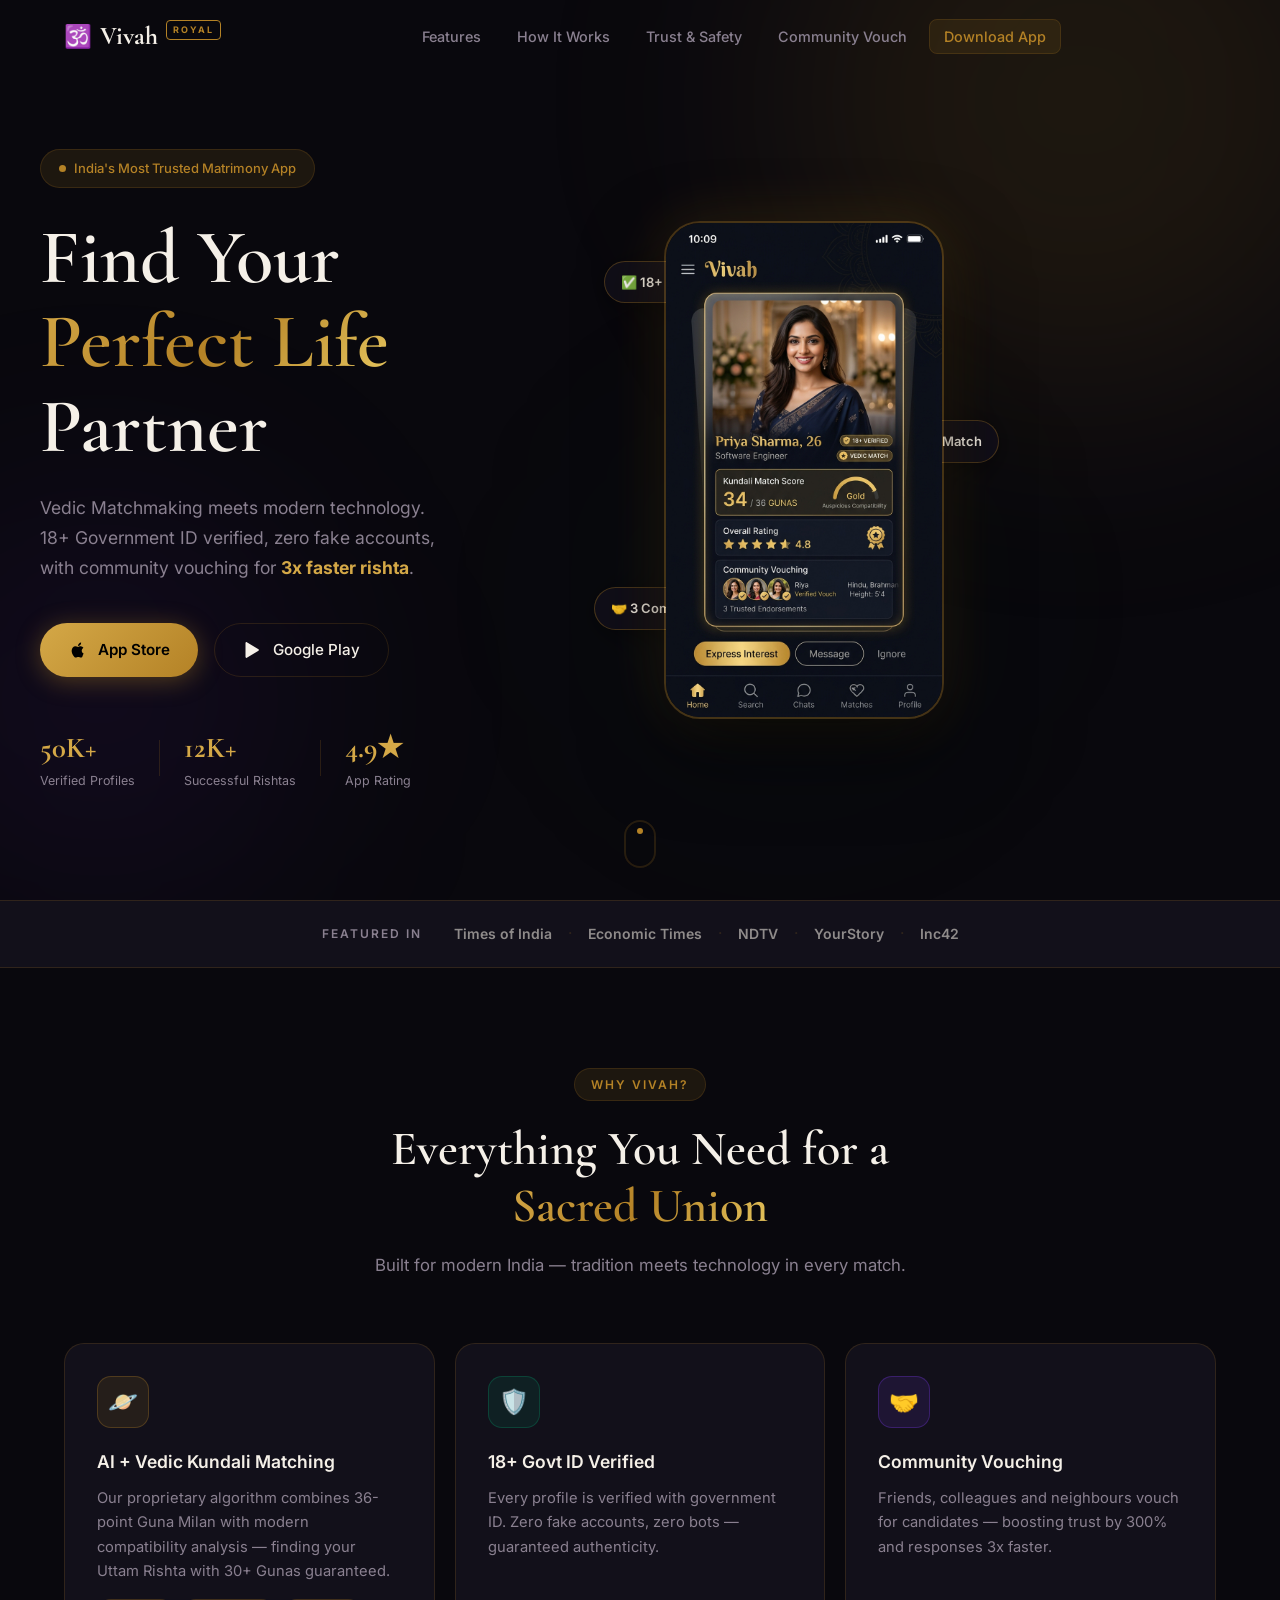
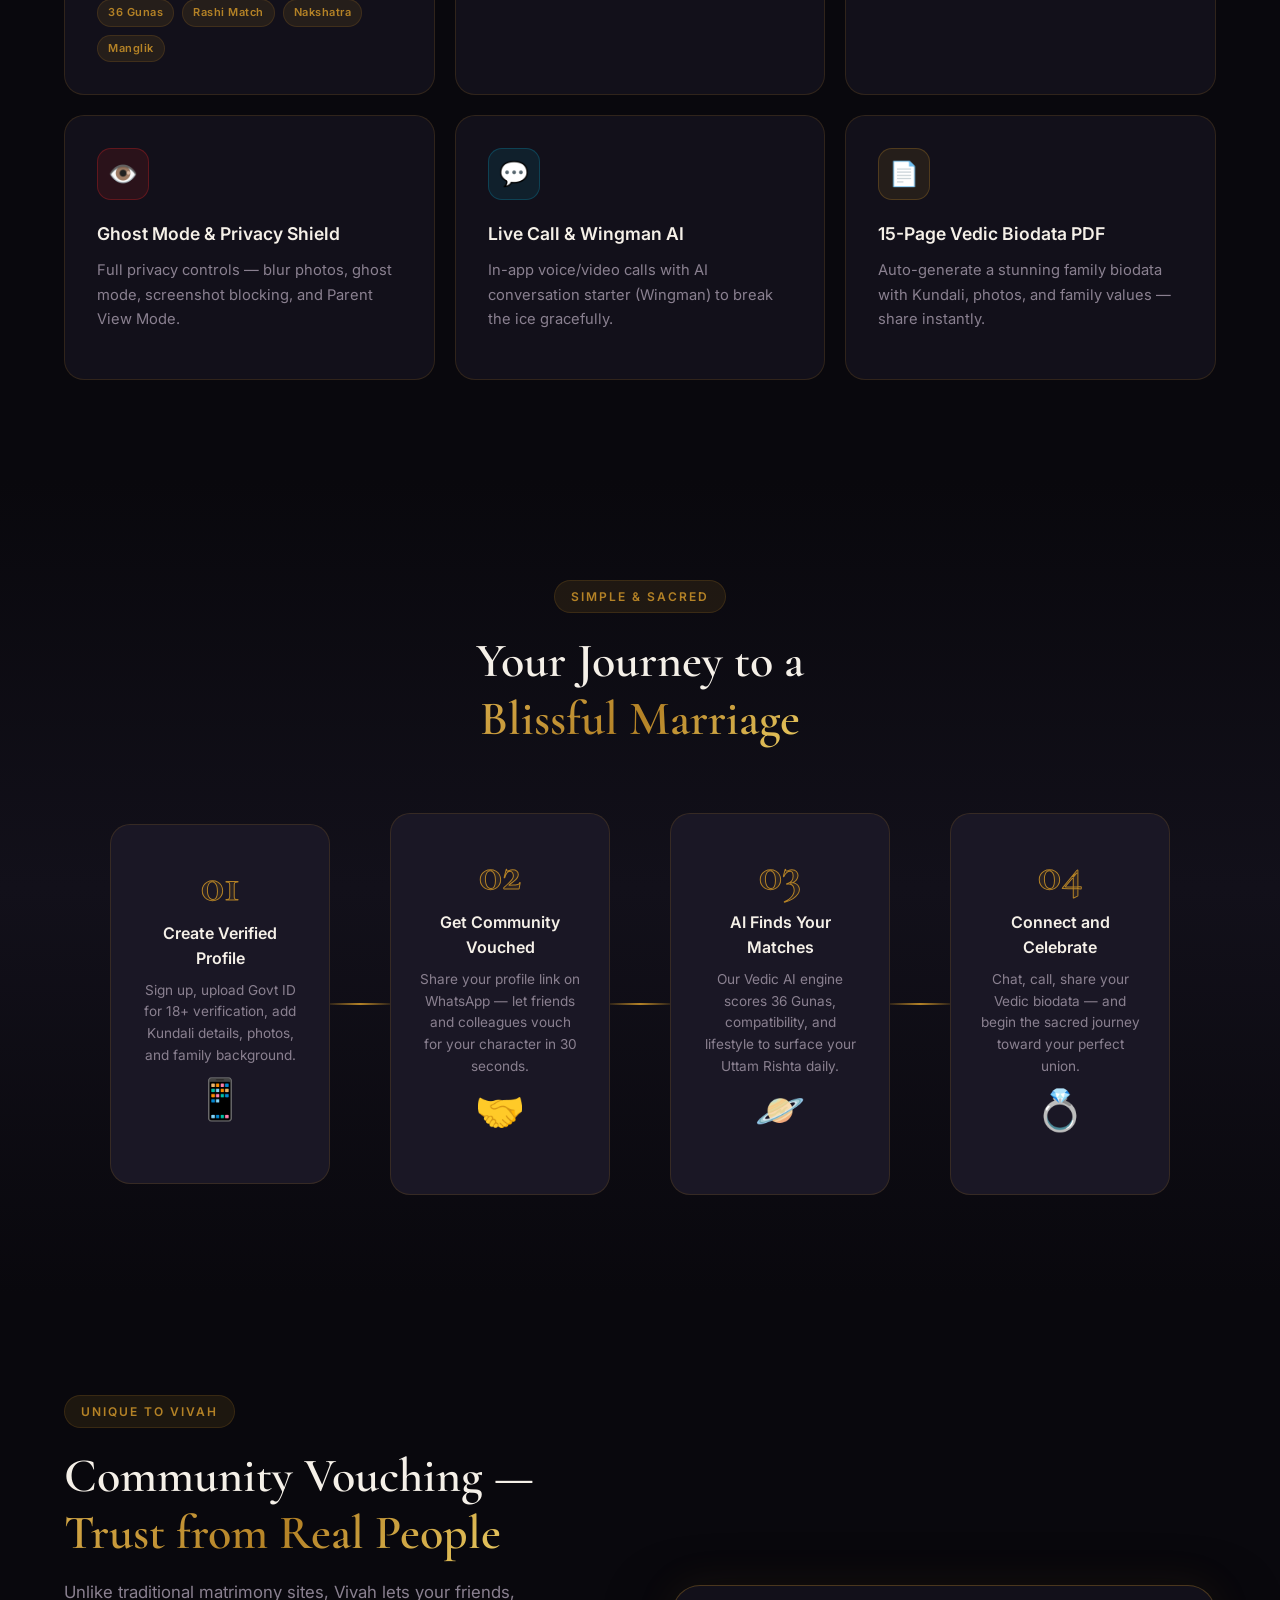
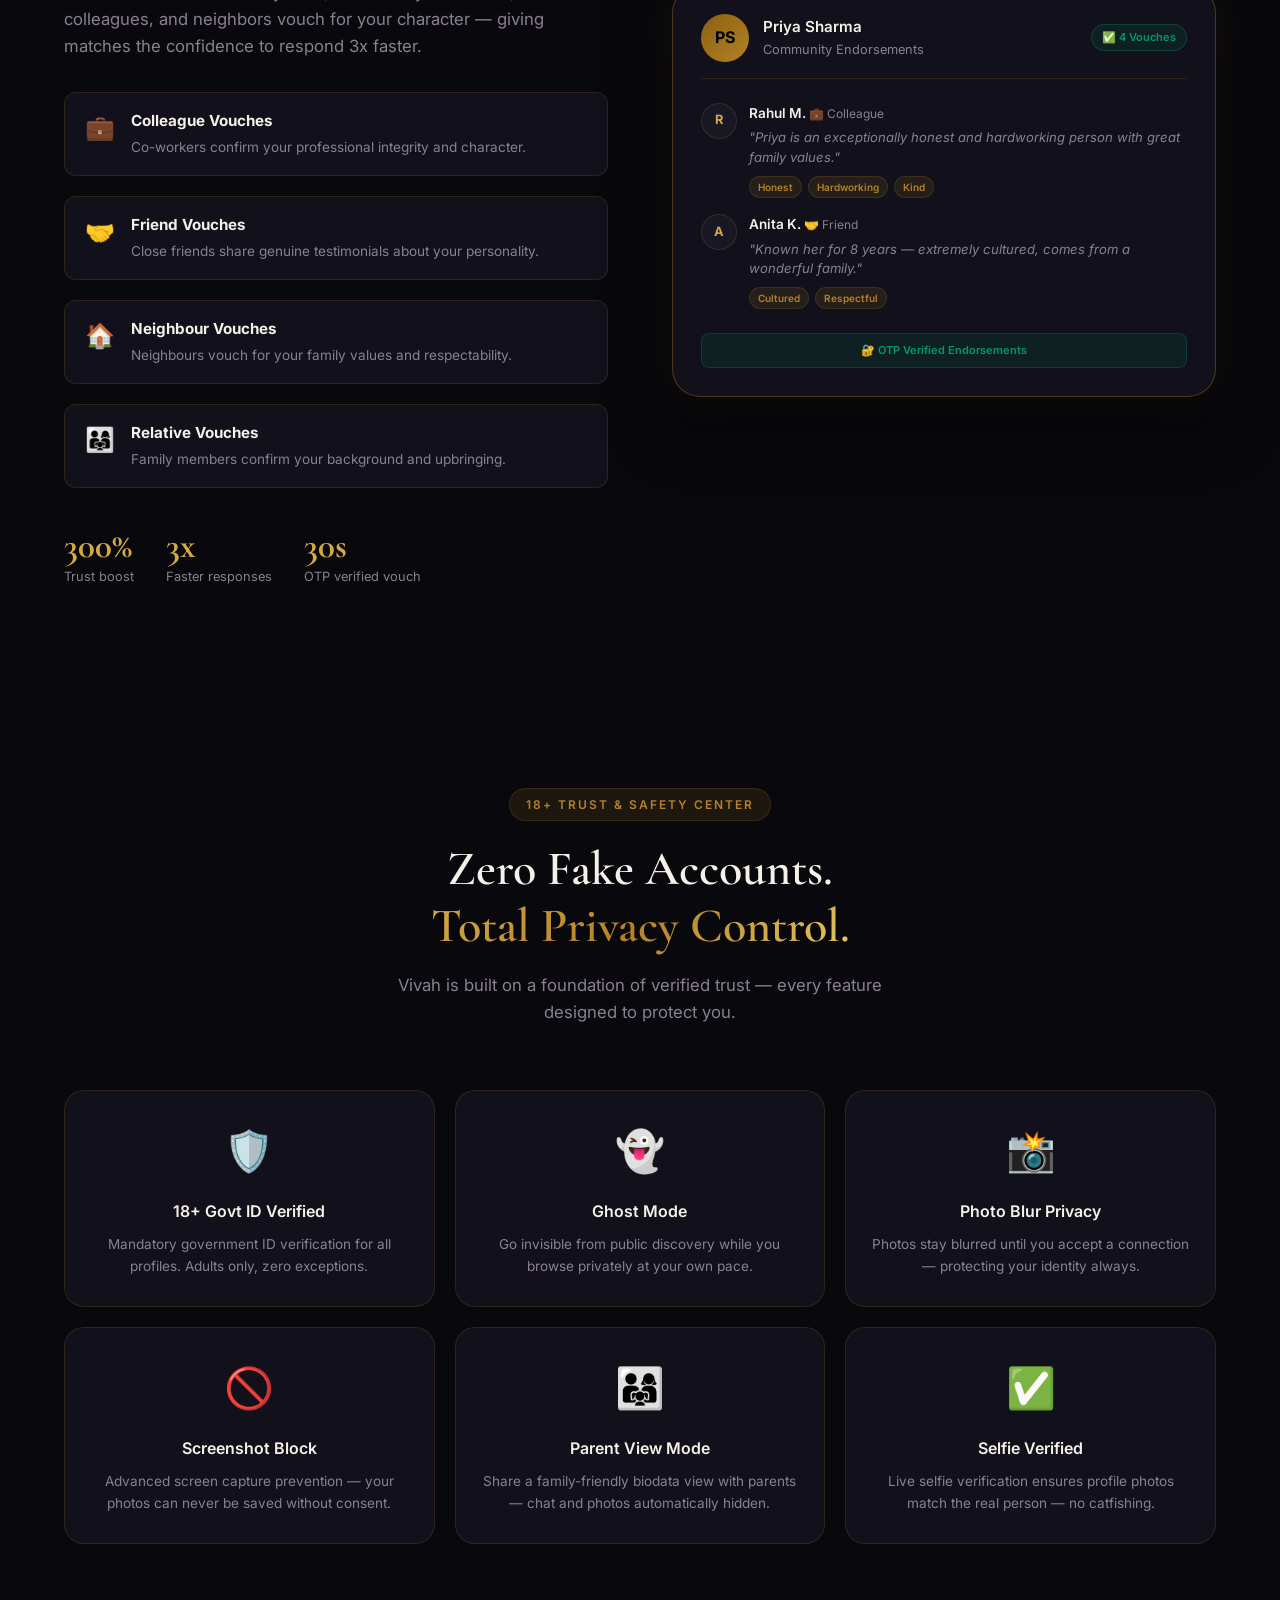
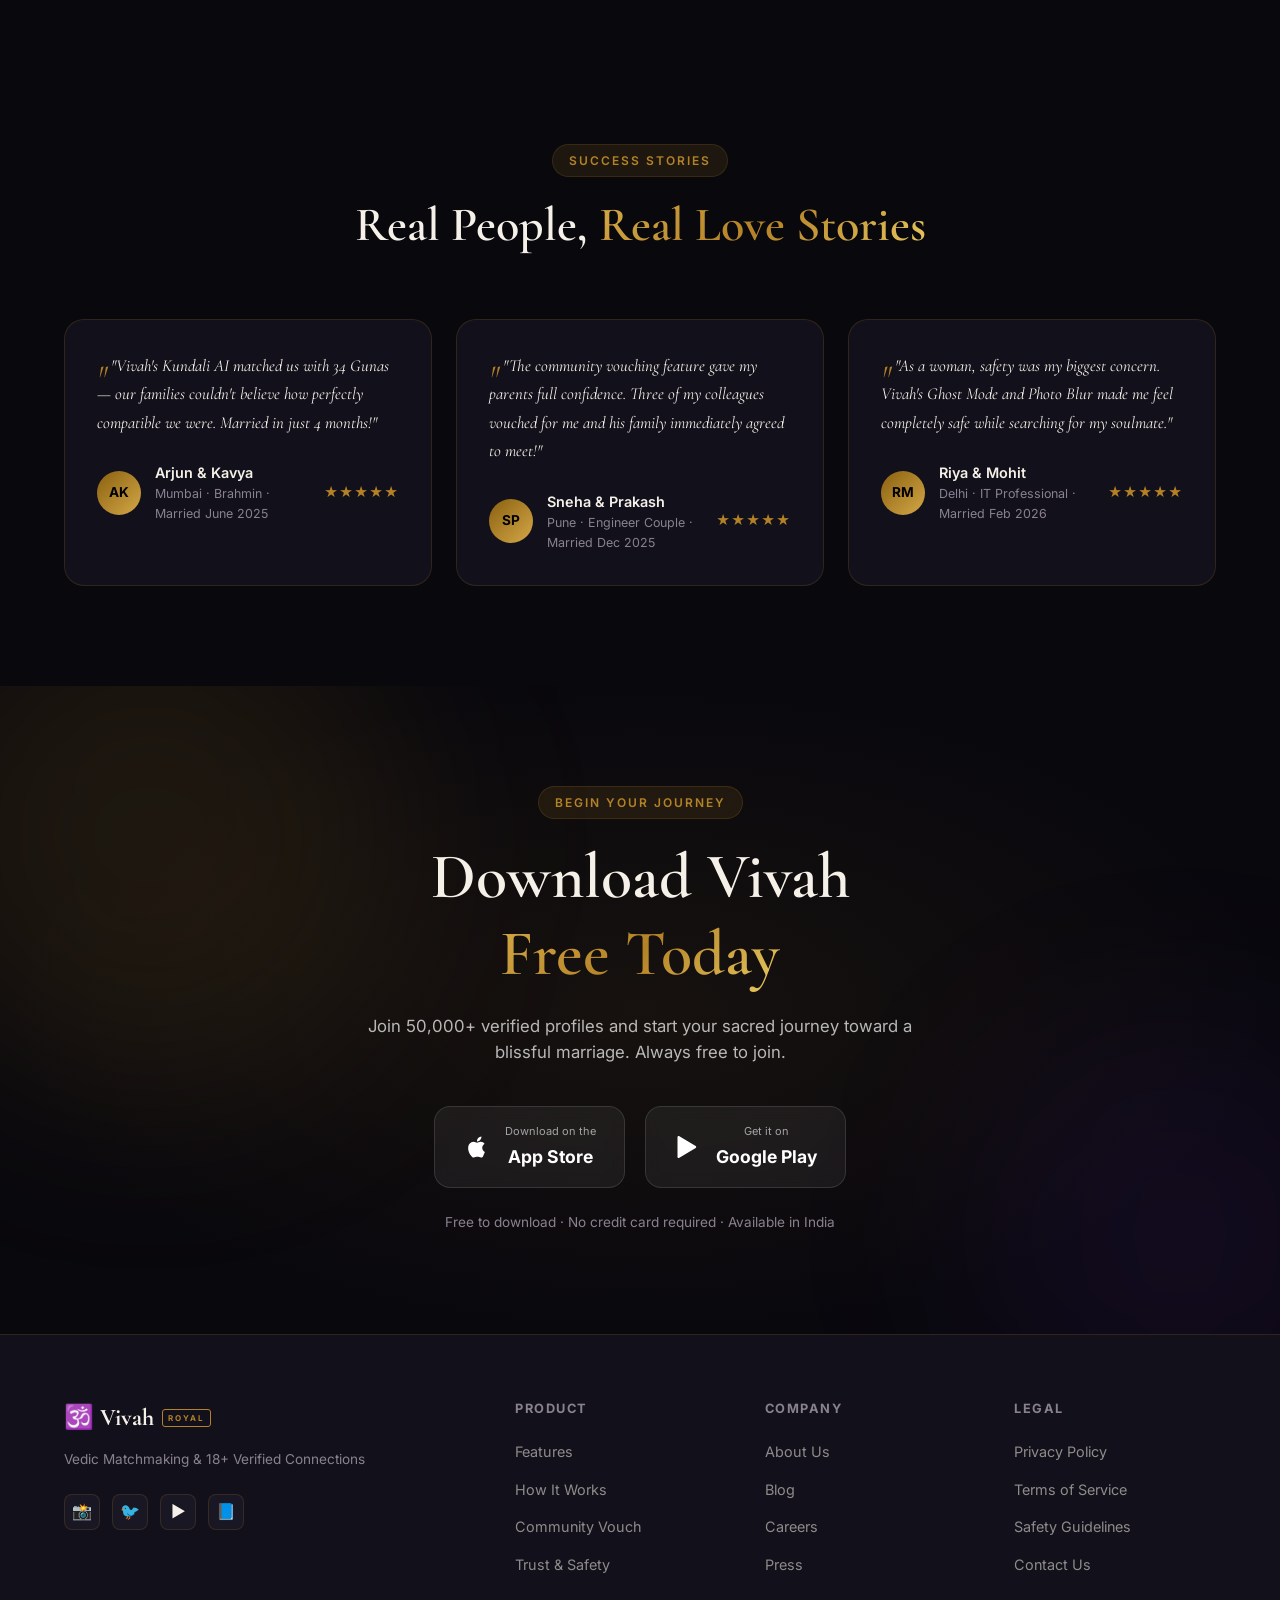
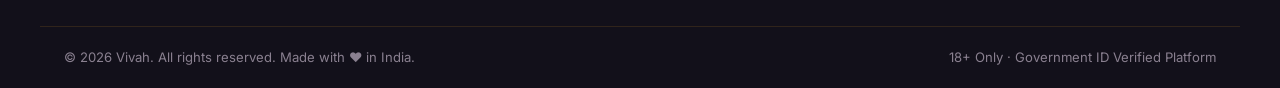
==== index.html @ 0565106f "feat: initial Vivah website - Premium dark theme landing page with gold accents - Hero section with " ====
<!DOCTYPE html>
<html lang="en">
<head>
  <meta charset="UTF-8" />
  <meta name="viewport" content="width=device-width, initial-scale=1.0" />
  <title>Vivah — Vedic Matchmaking & 18+ Verified Connections</title>
  <meta name="description" content="India's most trusted matrimony app. AI-powered Vedic matchmaking with 18+ government ID verification, community vouching, and total privacy controls." />
  <meta property="og:title" content="Vivah — Find Your Perfect Life Partner" />
  <meta property="og:description" content="Vedic Matchmaking & 18+ Verified Connections. Zero fake accounts." />
  <meta property="og:image" content="images/app-mockup.jpg" />
  <link rel="preconnect" href="https://fonts.googleapis.com" />
  <link rel="preconnect" href="https://fonts.gstatic.com" crossorigin />
  <link href="https://fonts.googleapis.com/css2?family=Cormorant+Garamond:ital,wght@0,400;0,500;0,600;0,700;1,400;1,600&family=Inter:wght@300;400;500;600;700&display=swap" rel="stylesheet" />
  <link rel="stylesheet" href="css/style.css" />
</head>
<body>
  <!-- NAVIGATION -->
  <nav class="navbar" id="navbar">
    <div class="nav-container">
      <a href="#" class="nav-logo">
        <span class="logo-icon">🕉️</span>
        <span class="logo-text">Vivah</span>
        <span class="logo-badge">ROYAL</span>
      </a>
      <ul class="nav-links" id="nav-links">
        <li><a href="#features" class="nav-link">Features</a></li>
        <li><a href="#how-it-works" class="nav-link">How It Works</a></li>
        <li><a href="#trust" class="nav-link">Trust & Safety</a></li>
        <li><a href="#vouch" class="nav-link">Community Vouch</a></li>
        <li><a href="#download" class="nav-link nav-cta-link">Download App</a></li>
      </ul>
      <button class="hamburger" id="hamburger" aria-label="Toggle menu">
        <span></span><span></span><span></span>
      </button>
    </div>
  </nav>

  <!-- HERO -->
  <section class="hero" id="hero">
    <div class="hero-bg-glow glow-1"></div>
    <div class="hero-bg-glow glow-2"></div>
    <div class="hero-bg-glow glow-3"></div>
    <div class="hero-container">
      <div class="hero-content">
        <div class="hero-badge animate-fade-up">
          <span class="badge-dot"></span>
          India's Most Trusted Matrimony App
        </div>
        <h1 class="hero-title animate-fade-up delay-1">
          Find Your<br/>
          <span class="gradient-text">Perfect Life</span><br/>
          Partner
        </h1>
        <p class="hero-subtitle animate-fade-up delay-2">
          Vedic Matchmaking meets modern technology.<br/>
          18+ Government ID verified, zero fake accounts,<br/>
          with community vouching for <strong>3x faster rishta</strong>.
        </p>
        <div class="hero-actions animate-fade-up delay-3">
          <a href="#download" class="btn-primary" id="hero-download-btn">
            <svg width="20" height="20" viewBox="0 0 24 24" fill="currentColor"><path d="M17.05 20.28c-.98.95-2.05.8-3.08.35-1.09-.46-2.09-.48-3.24 0-1.44.62-2.2.44-3.06-.35C2.79 15.25 3.51 7.7 9.05 7.42c1.32.07 2.24.82 3.02.85.93-.17 1.82-.94 3.17-.84 1.45.12 2.56.7 3.26 1.83-2.92 1.76-2.42 5.75.24 6.94-.56 1.45-1.3 2.87-1.69 4.08zM12.03 7.25c-.15-2.23 1.66-4.07 3.74-4.25.29 2.58-2.34 4.5-3.74 4.25z"/></svg>
            App Store
          </a>
          <a href="#download" class="btn-secondary" id="hero-play-btn">
            <svg width="20" height="20" viewBox="0 0 24 24" fill="currentColor"><path d="M3 20.5v-17c0-.83.94-1.3 1.6-.8l14 8.5c.6.36.6 1.24 0 1.6l-14 8.5c-.66.5-1.6.03-1.6-.8z"/></svg>
            Google Play
          </a>
        </div>
        <div class="hero-stats animate-fade-up delay-4">
          <div class="stat-item">
            <span class="stat-number">50K+</span>
            <span class="stat-label">Verified Profiles</span>
          </div>
          <div class="stat-divider"></div>
          <div class="stat-item">
            <span class="stat-number">12K+</span>
            <span class="stat-label">Successful Rishtas</span>
          </div>
          <div class="stat-divider"></div>
          <div class="stat-item">
            <span class="stat-number">4.9&#9733;</span>
            <span class="stat-label">App Rating</span>
          </div>
        </div>
      </div>
      <div class="hero-visual animate-slide-right">
        <div class="phone-frame">
          <div class="phone-glow"></div>
          <img src="images/app-mockup.jpg" alt="Vivah App Screenshot" class="phone-screen" loading="eager" />
        </div>
        <div class="floating-badge badge-verified animate-float-1">✅ 18+ Govt Verified</div>
        <div class="floating-badge badge-match animate-float-2">🪐 34/36 Gunas Match</div>
        <div class="floating-badge badge-vouch animate-float-3">🤝 3 Community Vouches</div>
      </div>
    </div>
    <div class="hero-scroll-indicator"><div class="scroll-dot"></div></div>
  </section>

  <!-- TRUST BAND -->
  <section class="trust-band">
    <div class="trust-band-inner">
      <span class="trust-band-label">Featured In</span>
      <div class="trust-logos">
        <span class="trust-logo-text">Times of India</span>
        <span class="trust-sep">·</span>
        <span class="trust-logo-text">Economic Times</span>
        <span class="trust-sep">·</span>
        <span class="trust-logo-text">NDTV</span>
        <span class="trust-sep">·</span>
        <span class="trust-logo-text">YourStory</span>
        <span class="trust-sep">·</span>
        <span class="trust-logo-text">Inc42</span>
      </div>
    </div>
  </section>

  <!-- FEATURES -->
  <section class="features" id="features">
    <div class="section-container">
      <div class="section-header">
        <span class="section-tag">Why Vivah?</span>
        <h2 class="section-title">Everything You Need for a<br/><span class="gradient-text">Sacred Union</span></h2>
        <p class="section-sub">Built for modern India — tradition meets technology in every match.</p>
      </div>
      <div class="features-grid">
        <div class="feature-card feature-card-large" data-scroll-reveal>
          <div class="feature-icon-wrap gold"><span class="feature-icon">🪐</span></div>
          <h3 class="feature-title">AI + Vedic Kundali Matching</h3>
          <p class="feature-desc">Our proprietary algorithm combines 36-point Guna Milan with modern compatibility analysis — finding your Uttam Rishta with 30+ Gunas guaranteed.</p>
          <div class="feature-tags">
            <span class="ftag">36 Gunas</span><span class="ftag">Rashi Match</span><span class="ftag">Nakshatra</span><span class="ftag">Manglik</span>
          </div>
        </div>
        <div class="feature-card" data-scroll-reveal>
          <div class="feature-icon-wrap green"><span class="feature-icon">🛡️</span></div>
          <h3 class="feature-title">18+ Govt ID Verified</h3>
          <p class="feature-desc">Every profile is verified with government ID. Zero fake accounts, zero bots — guaranteed authenticity.</p>
        </div>
        <div class="feature-card" data-scroll-reveal>
          <div class="feature-icon-wrap purple"><span class="feature-icon">🤝</span></div>
          <h3 class="feature-title">Community Vouching</h3>
          <p class="feature-desc">Friends, colleagues and neighbours vouch for candidates — boosting trust by 300% and responses 3x faster.</p>
        </div>
        <div class="feature-card" data-scroll-reveal>
          <div class="feature-icon-wrap red"><span class="feature-icon">👁️</span></div>
          <h3 class="feature-title">Ghost Mode & Privacy Shield</h3>
          <p class="feature-desc">Full privacy controls — blur photos, ghost mode, screenshot blocking, and Parent View Mode.</p>
        </div>
        <div class="feature-card" data-scroll-reveal>
          <div class="feature-icon-wrap blue"><span class="feature-icon">💬</span></div>
          <h3 class="feature-title">Live Call & Wingman AI</h3>
          <p class="feature-desc">In-app voice/video calls with AI conversation starter (Wingman) to break the ice gracefully.</p>
        </div>
        <div class="feature-card" data-scroll-reveal>
          <div class="feature-icon-wrap gold"><span class="feature-icon">📄</span></div>
          <h3 class="feature-title">15-Page Vedic Biodata PDF</h3>
          <p class="feature-desc">Auto-generate a stunning family biodata with Kundali, photos, and family values — share instantly.</p>
        </div>
      </div>
    </div>
  </section>

  <!-- HOW IT WORKS -->
  <section class="how-it-works" id="how-it-works">
    <div class="section-container">
      <div class="section-header">
        <span class="section-tag">Simple & Sacred</span>
        <h2 class="section-title">Your Journey to a<br/><span class="gradient-text">Blissful Marriage</span></h2>
      </div>
      <div class="steps-container">
        <div class="step" data-scroll-reveal>
          <div class="step-number">01</div>
          <div class="step-content">
            <h3>Create Verified Profile</h3>
            <p>Sign up, upload Govt ID for 18+ verification, add Kundali details, photos, and family background.</p>
          </div>
          <div class="step-icon">📱</div>
        </div>
        <div class="step-connector"></div>
        <div class="step" data-scroll-reveal>
          <div class="step-number">02</div>
          <div class="step-content">
            <h3>Get Community Vouched</h3>
            <p>Share your profile link on WhatsApp — let friends and colleagues vouch for your character in 30 seconds.</p>
          </div>
          <div class="step-icon">🤝</div>
        </div>
        <div class="step-connector"></div>
        <div class="step" data-scroll-reveal>
          <div class="step-number">03</div>
          <div class="step-content">
            <h3>AI Finds Your Matches</h3>
            <p>Our Vedic AI engine scores 36 Gunas, compatibility, and lifestyle to surface your Uttam Rishta daily.</p>
          </div>
          <div class="step-icon">🪐</div>
        </div>
        <div class="step-connector"></div>
        <div class="step" data-scroll-reveal>
          <div class="step-number">04</div>
          <div class="step-content">
            <h3>Connect and Celebrate</h3>
            <p>Chat, call, share your Vedic biodata — and begin the sacred journey toward your perfect union.</p>
          </div>
          <div class="step-icon">💍</div>
        </div>
      </div>
    </div>
  </section>

  <!-- COMMUNITY VOUCH -->
  <section class="vouch-section" id="vouch">
    <div class="section-container">
      <div class="vouch-grid">
        <div class="vouch-content" data-scroll-reveal>
          <span class="section-tag">Unique to Vivah</span>
          <h2 class="section-title">Community Vouching —<br/><span class="gradient-text">Trust from Real People</span></h2>
          <p class="section-sub">Unlike traditional matrimony sites, Vivah lets your friends, colleagues, and neighbors vouch for your character — giving matches the confidence to respond 3x faster.</p>
          <div class="vouch-features">
            <div class="vouch-feature-item"><div class="vouch-feature-icon">💼</div><div><strong>Colleague Vouches</strong><p>Co-workers confirm your professional integrity and character.</p></div></div>
            <div class="vouch-feature-item"><div class="vouch-feature-icon">🤝</div><div><strong>Friend Vouches</strong><p>Close friends share genuine testimonials about your personality.</p></div></div>
            <div class="vouch-feature-item"><div class="vouch-feature-icon">🏠</div><div><strong>Neighbour Vouches</strong><p>Neighbours vouch for your family values and respectability.</p></div></div>
            <div class="vouch-feature-item"><div class="vouch-feature-icon">👨‍👩‍👧</div><div><strong>Relative Vouches</strong><p>Family members confirm your background and upbringing.</p></div></div>
          </div>
          <div class="vouch-stat-row">
            <div class="vouch-stat"><span class="vouch-stat-num">300%</span><span class="vouch-stat-label">Trust boost</span></div>
            <div class="vouch-stat"><span class="vouch-stat-num">3x</span><span class="vouch-stat-label">Faster responses</span></div>
            <div class="vouch-stat"><span class="vouch-stat-num">30s</span><span class="vouch-stat-label">OTP verified vouch</span></div>
          </div>
        </div>
        <div class="vouch-visual" data-scroll-reveal>
          <div class="vouch-card-demo">
            <div class="vcd-header">
              <div class="vcd-avatar">PS</div>
              <div><div class="vcd-name">Priya Sharma</div><div class="vcd-sub">Community Endorsements</div></div>
              <div class="vcd-badge">✅ 4 Vouches</div>
            </div>
            <div class="vcd-vouches">
              <div class="vcd-vouch-item">
                <div class="vcd-vouch-avatar">R</div>
                <div class="vcd-vouch-body">
                  <div class="vcd-vouch-name">Rahul M. <span class="vcd-relation">💼 Colleague</span></div>
                  <div class="vcd-vouch-msg">"Priya is an exceptionally honest and hardworking person with great family values."</div>
                  <div class="vcd-vouch-tags"><span>Honest</span><span>Hardworking</span><span>Kind</span></div>
                </div>
              </div>
              <div class="vcd-vouch-item">
                <div class="vcd-vouch-avatar">A</div>
                <div class="vcd-vouch-body">
                  <div class="vcd-vouch-name">Anita K. <span class="vcd-relation">🤝 Friend</span></div>
                  <div class="vcd-vouch-msg">"Known her for 8 years — extremely cultured, comes from a wonderful family."</div>
                  <div class="vcd-vouch-tags"><span>Cultured</span><span>Respectful</span></div>
                </div>
              </div>
              <div class="vcd-otp-badge">🔐 OTP Verified Endorsements</div>
            </div>
          </div>
        </div>
      </div>
    </div>
  </section>

  <!-- TRUST & SAFETY -->
  <section class="trust-safety" id="trust">
    <div class="section-container">
      <div class="section-header">
        <span class="section-tag">18+ Trust & Safety Center</span>
        <h2 class="section-title">Zero Fake Accounts.<br/><span class="gradient-text">Total Privacy Control.</span></h2>
        <p class="section-sub">Vivah is built on a foundation of verified trust — every feature designed to protect you.</p>
      </div>
      <div class="trust-grid">
        <div class="trust-card" data-scroll-reveal><div class="trust-card-icon">🛡️</div><h4>18+ Govt ID Verified</h4><p>Mandatory government ID verification for all profiles. Adults only, zero exceptions.</p></div>
        <div class="trust-card" data-scroll-reveal><div class="trust-card-icon">👻</div><h4>Ghost Mode</h4><p>Go invisible from public discovery while you browse privately at your own pace.</p></div>
        <div class="trust-card" data-scroll-reveal><div class="trust-card-icon">📸</div><h4>Photo Blur Privacy</h4><p>Photos stay blurred until you accept a connection — protecting your identity always.</p></div>
        <div class="trust-card" data-scroll-reveal><div class="trust-card-icon">🚫</div><h4>Screenshot Block</h4><p>Advanced screen capture prevention — your photos can never be saved without consent.</p></div>
        <div class="trust-card" data-scroll-reveal><div class="trust-card-icon">👨‍👩‍👧</div><h4>Parent View Mode</h4><p>Share a family-friendly biodata view with parents — chat and photos automatically hidden.</p></div>
        <div class="trust-card" data-scroll-reveal><div class="trust-card-icon">✅</div><h4>Selfie Verified</h4><p>Live selfie verification ensures profile photos match the real person — no catfishing.</p></div>
      </div>
    </div>
  </section>

  <!-- TESTIMONIALS -->
  <section class="testimonials">
    <div class="section-container">
      <div class="section-header">
        <span class="section-tag">Success Stories</span>
        <h2 class="section-title">Real People, <span class="gradient-text">Real Love Stories</span></h2>
      </div>
      <div class="testimonials-grid">
        <div class="testimonial-card" data-scroll-reveal>
          <div class="test-quote">"Vivah's Kundali AI matched us with 34 Gunas — our families couldn't believe how perfectly compatible we were. Married in just 4 months!"</div>
          <div class="test-author"><div class="test-avatar">AK</div><div><div class="test-name">Arjun & Kavya</div><div class="test-detail">Mumbai · Brahmin · Married June 2025</div></div><div class="test-stars">★★★★★</div></div>
        </div>
        <div class="testimonial-card" data-scroll-reveal>
          <div class="test-quote">"The community vouching feature gave my parents full confidence. Three of my colleagues vouched for me and his family immediately agreed to meet!"</div>
          <div class="test-author"><div class="test-avatar">SP</div><div><div class="test-name">Sneha & Prakash</div><div class="test-detail">Pune · Engineer Couple · Married Dec 2025</div></div><div class="test-stars">★★★★★</div></div>
        </div>
        <div class="testimonial-card" data-scroll-reveal>
          <div class="test-quote">"As a woman, safety was my biggest concern. Vivah's Ghost Mode and Photo Blur made me feel completely safe while searching for my soulmate."</div>
          <div class="test-author"><div class="test-avatar">RM</div><div><div class="test-name">Riya & Mohit</div><div class="test-detail">Delhi · IT Professional · Married Feb 2026</div></div><div class="test-stars">★★★★★</div></div>
        </div>
      </div>
    </div>
  </section>

  <!-- DOWNLOAD -->
  <section class="download-section" id="download">
    <div class="download-glow-1"></div>
    <div class="download-glow-2"></div>
    <div class="section-container">
      <div class="download-content">
        <span class="section-tag">Begin Your Journey</span>
        <h2 class="download-title">Download Vivah<br/><span class="gradient-text">Free Today</span></h2>
        <p class="section-sub" style="color:rgba(255,255,255,0.7);">Join 50,000+ verified profiles and start your sacred journey toward a blissful marriage. Always free to join.</p>
        <div class="download-buttons">
          <a href="#" class="store-btn" id="appstore-btn">
            <svg viewBox="0 0 24 24" fill="white" width="28" height="28"><path d="M17.05 20.28c-.98.95-2.05.8-3.08.35-1.09-.46-2.09-.48-3.24 0-1.44.62-2.2.44-3.06-.35C2.79 15.25 3.51 7.7 9.05 7.42c1.32.07 2.24.82 3.02.85.93-.17 1.82-.94 3.17-.84 1.45.12 2.56.7 3.26 1.83-2.92 1.76-2.42 5.75.24 6.94-.56 1.45-1.3 2.87-1.69 4.08zM12.03 7.25c-.15-2.23 1.66-4.07 3.74-4.25.29 2.58-2.34 4.5-3.74 4.25z"/></svg>
            <div><div class="store-label">Download on the</div><div class="store-name">App Store</div></div>
          </a>
          <a href="#" class="store-btn" id="playstore-btn">
            <svg viewBox="0 0 24 24" fill="white" width="28" height="28"><path d="M3 20.5v-17c0-.83.94-1.3 1.6-.8l14 8.5c.6.36.6 1.24 0 1.6l-14 8.5c-.66.5-1.6.03-1.6-.8z"/></svg>
            <div><div class="store-label">Get it on</div><div class="store-name">Google Play</div></div>
          </a>
        </div>
        <div class="download-note">Free to download · No credit card required · Available in India</div>
      </div>
    </div>
  </section>

  <!-- FOOTER -->
  <footer class="footer">
    <div class="footer-container">
      <div class="footer-brand">
        <div class="footer-logo">🕉️ Vivah <span class="footer-logo-badge">ROYAL</span></div>
        <p class="footer-tagline">Vedic Matchmaking & 18+ Verified Connections</p>
        <div class="footer-socials">
          <a href="#" class="social-link" aria-label="Instagram">📸</a>
          <a href="#" class="social-link" aria-label="Twitter">🐦</a>
          <a href="#" class="social-link" aria-label="YouTube">▶️</a>
          <a href="#" class="social-link" aria-label="Facebook">📘</a>
        </div>
      </div>
      <div class="footer-links-group"><h5>Product</h5><ul><li><a href="#features">Features</a></li><li><a href="#how-it-works">How It Works</a></li><li><a href="#vouch">Community Vouch</a></li><li><a href="#trust">Trust & Safety</a></li></ul></div>
      <div class="footer-links-group"><h5>Company</h5><ul><li><a href="#">About Us</a></li><li><a href="#">Blog</a></li><li><a href="#">Careers</a></li><li><a href="#">Press</a></li></ul></div>
      <div class="footer-links-group"><h5>Legal</h5><ul><li><a href="#">Privacy Policy</a></li><li><a href="#">Terms of Service</a></li><li><a href="#">Safety Guidelines</a></li><li><a href="#">Contact Us</a></li></ul></div>
    </div>
    <div class="footer-bottom">
      <p>© 2026 Vivah. All rights reserved. Made with ❤️ in India.</p>
      <p class="footer-note">18+ Only · Government ID Verified Platform</p>
    </div>
  </footer>

  <script src="js/main.js"></script>
</body>
</html>
---- css/style.css ----
/* ═══════════════════════════════════════════════
   VIVAH WEBSITE — Premium Dark Theme CSS
   ═══════════════════════════════════════════════ */

:root {
  --gold:        #B48226;
  --gold-light:  #D4A847;
  --gold-dark:   #8A6010;
  --bg-primary:  #09080D;
  --bg-card:     #12101A;
  --bg-card2:    #1A1725;
  --border:      rgba(180,130,38,0.18);
  --border-glow: rgba(180,130,38,0.35);
  --text-primary:#F5F0E8;
  --text-muted:  #8A8090;
  --text-dim:    rgba(245,240,232,0.55);
  --green:  #059669; --green-bg: rgba(5,150,105,0.12);
  --purple: #7C3AED; --purple-bg: rgba(124,58,237,0.12);
  --red:    #DC2626; --red-bg:   rgba(220,38,38,0.12);
  --blue:   #0891B2; --blue-bg:  rgba(8,145,178,0.12);
  --gold-bg: rgba(180,130,38,0.12);
  --radius: 20px;
  --radius-sm: 12px;
  --radius-lg: 28px;
  --shadow-gold: 0 0 40px rgba(180,130,38,0.15);
  --shadow-card: 0 8px 48px rgba(0,0,0,0.5);
  --transition: 0.35s cubic-bezier(0.4,0,0.2,1);
  --font-serif: 'Cormorant Garamond', Georgia, serif;
  --font-sans:  'Inter', system-ui, sans-serif;
}

*, *::before, *::after { box-sizing: border-box; margin: 0; padding: 0; }
html { scroll-behavior: smooth; font-size: 16px; }
body {
  background: var(--bg-primary);
  color: var(--text-primary);
  font-family: var(--font-sans);
  line-height: 1.6;
  overflow-x: hidden;
  -webkit-font-smoothing: antialiased;
}
a { text-decoration: none; color: inherit; }
img { max-width: 100%; display: block; }
ul { list-style: none; }

/* ─── SHARED UTILITIES ─── */
.gradient-text {
  background: linear-gradient(135deg, var(--gold-light) 0%, var(--gold) 50%, #E8C860 100%);
  -webkit-background-clip: text;
  -webkit-text-fill-color: transparent;
  background-clip: text;
}
.section-container { max-width: 1200px; margin: 0 auto; padding: 0 24px; }
.section-header { text-align: center; margin-bottom: 64px; }
.section-tag {
  display: inline-block;
  font-size: 12px;
  font-weight: 600;
  letter-spacing: 2px;
  text-transform: uppercase;
  color: var(--gold);
  background: var(--gold-bg);
  border: 1px solid var(--border);
  padding: 6px 16px;
  border-radius: 100px;
  margin-bottom: 20px;
}
.section-title {
  font-family: var(--font-serif);
  font-size: clamp(2rem, 4vw, 3rem);
  font-weight: 600;
  line-height: 1.2;
  margin-bottom: 16px;
}
.section-sub {
  font-size: 1.05rem;
  color: var(--text-muted);
  max-width: 560px;
  margin: 0 auto;
}

/* ─── ANIMATIONS ─── */
@keyframes fadeUp    { from { opacity:0; transform:translateY(40px); } to { opacity:1; transform:translateY(0); } }
@keyframes slideRight{ from { opacity:0; transform:translateX(60px); } to { opacity:1; transform:translateX(0); } }
@keyframes float1    { 0%,100%{transform:translateY(0px) rotate(-2deg);} 50%{transform:translateY(-12px) rotate(-2deg);} }
@keyframes float2    { 0%,100%{transform:translateY(0px) rotate(2deg);}  50%{transform:translateY(-16px) rotate(2deg);} }
@keyframes float3    { 0%,100%{transform:translateY(-6px) rotate(-1deg);} 50%{transform:translateY(6px) rotate(-1deg);} }
@keyframes pulse     { 0%,100%{opacity:1;} 50%{opacity:0.4;} }
@keyframes scrollDot { 0%,100%{transform:translateY(0); opacity:1;} 50%{transform:translateY(10px); opacity:0.3;} }
@keyframes glow-pulse{ 0%,100%{opacity:0.4; transform:scale(1);} 50%{opacity:0.7; transform:scale(1.05);} }
@keyframes reveal    { from{opacity:0; transform:translateY(32px);} to{opacity:1; transform:translateY(0);} }

.animate-fade-up  { animation: fadeUp 0.8s ease both; }
.animate-slide-right{ animation: slideRight 1s ease both; }
.animate-float-1  { animation: float1 4s ease-in-out infinite; }
.animate-float-2  { animation: float2 5s ease-in-out infinite; }
.animate-float-3  { animation: float3 3.5s ease-in-out infinite; }
.delay-1 { animation-delay: 0.15s; }
.delay-2 { animation-delay: 0.3s; }
.delay-3 { animation-delay: 0.45s; }
.delay-4 { animation-delay: 0.6s; }

[data-scroll-reveal] { opacity: 0; transform: translateY(32px); transition: opacity 0.7s ease, transform 0.7s ease; }
[data-scroll-reveal].visible { opacity: 1; transform: translateY(0); }

/* ─── NAVBAR ─── */
.navbar {
  position: fixed; top: 0; left: 0; right: 0; z-index: 1000;
  padding: 16px 0;
  transition: background var(--transition), backdrop-filter var(--transition), box-shadow var(--transition);
}
.navbar.scrolled {
  background: rgba(9,8,13,0.9);
  backdrop-filter: blur(20px);
  box-shadow: 0 1px 0 var(--border);
}
.nav-container {
  max-width: 1200px; margin: 0 auto; padding: 0 24px;
  display: flex; align-items: center; justify-content: space-between; gap: 32px;
}
.nav-logo {
  display: flex; align-items: center; gap: 8px;
  font-family: var(--font-serif); font-size: 1.6rem; font-weight: 700;
  color: var(--text-primary);
}
.logo-icon { font-size: 1.4rem; }
.logo-badge {
  font-family: var(--font-sans); font-size: 9px; font-weight: 700;
  letter-spacing: 2px; color: var(--gold);
  border: 1px solid var(--gold); padding: 2px 6px; border-radius: 4px;
  align-self: flex-start; margin-top: 4px;
}
.nav-links {
  display: flex; align-items: center; gap: 8px; flex: 1; justify-content: center;
}
.nav-link {
  font-size: 0.9rem; font-weight: 500; color: var(--text-muted);
  padding: 8px 14px; border-radius: 8px;
  transition: color var(--transition), background var(--transition);
}
.nav-link:hover { color: var(--text-primary); background: rgba(255,255,255,0.06); }
.nav-cta-link {
  color: var(--gold) !important;
  background: var(--gold-bg) !important;
  border: 1px solid var(--border) !important;
}
.nav-cta-link:hover { background: rgba(180,130,38,0.2) !important; }
.hamburger { display: none; flex-direction: column; gap: 5px; background: none; border: none; cursor: pointer; padding: 4px; }
.hamburger span { display: block; width: 24px; height: 2px; background: var(--text-primary); border-radius: 2px; transition: var(--transition); }

/* ─── HERO ─── */
.hero {
  min-height: 100vh;
  display: flex; align-items: center;
  position: relative; overflow: hidden;
  padding: 120px 24px 80px;
}
.hero-bg-glow {
  position: absolute; border-radius: 50%; filter: blur(120px);
  animation: glow-pulse 6s ease-in-out infinite;
  pointer-events: none;
}
.glow-1 { width:600px; height:600px; background:rgba(180,130,38,0.12); top:-200px; right:-100px; }
.glow-2 { width:400px; height:400px; background:rgba(124,58,237,0.08); bottom:0; left:-100px; animation-delay:2s; }
.glow-3 { width:300px; height:300px; background:rgba(5,150,105,0.06); top:50%; left:50%; animation-delay:4s; }
.hero-container {
  max-width: 1200px; margin: 0 auto;
  display: flex; align-items: center; gap: 64px; width: 100%;
}
.hero-content { flex: 1; max-width: 560px; }
.hero-badge {
  display: inline-flex; align-items: center; gap: 8px;
  font-size: 13px; font-weight: 500; color: var(--gold);
  background: var(--gold-bg); border: 1px solid var(--border);
  padding: 8px 18px; border-radius: 100px; margin-bottom: 28px;
}
.badge-dot {
  width: 7px; height: 7px; background: var(--gold); border-radius: 50%;
  animation: pulse 2s ease-in-out infinite;
}
.hero-title {
  font-family: var(--font-serif);
  font-size: clamp(3rem, 6vw, 5rem);
  font-weight: 600; line-height: 1.1;
  margin-bottom: 24px;
}
.hero-subtitle {
  font-size: 1.1rem; color: var(--text-muted);
  line-height: 1.7; margin-bottom: 40px;
}
.hero-subtitle strong { color: var(--gold-light); }
.hero-actions { display: flex; gap: 16px; flex-wrap: wrap; margin-bottom: 48px; }
.btn-primary {
  display: inline-flex; align-items: center; gap: 10px;
  background: linear-gradient(135deg, var(--gold-light), var(--gold));
  color: #000; font-weight: 600; font-size: 0.95rem;
  padding: 14px 28px; border-radius: 50px;
  transition: transform var(--transition), box-shadow var(--transition);
  box-shadow: 0 4px 24px rgba(180,130,38,0.4);
}
.btn-primary:hover { transform: translateY(-2px); box-shadow: 0 8px 32px rgba(180,130,38,0.5); }
.btn-secondary {
  display: inline-flex; align-items: center; gap: 10px;
  background: transparent;
  color: var(--text-primary); font-weight: 500; font-size: 0.95rem;
  padding: 14px 28px; border-radius: 50px;
  border: 1px solid var(--border);
  transition: background var(--transition), border-color var(--transition);
}
.btn-secondary:hover { background: rgba(255,255,255,0.06); border-color: var(--gold); }
.hero-stats { display: flex; align-items: center; gap: 24px; }
.stat-item { display: flex; flex-direction: column; }
.stat-number { font-family: var(--font-serif); font-size: 1.8rem; font-weight: 700; color: var(--gold-light); }
.stat-label { font-size: 0.78rem; color: var(--text-muted); }
.stat-divider { width: 1px; height: 36px; background: var(--border); }

/* Phone */
.hero-visual { flex: 0 0 auto; position: relative; display: flex; justify-content: center; }
.phone-frame {
  position: relative; z-index: 2;
  width: 280px; border-radius: 36px;
  border: 2px solid var(--border-glow);
  box-shadow: 0 32px 80px rgba(0,0,0,0.6), 0 0 60px rgba(180,130,38,0.2);
  overflow: hidden;
}
.phone-glow {
  position: absolute; inset: -40px; z-index: -1;
  background: radial-gradient(ellipse, rgba(180,130,38,0.3) 0%, transparent 70%);
  animation: glow-pulse 4s ease-in-out infinite;
}
.phone-screen { width: 100%; display: block; border-radius: 34px; }
.floating-badge {
  position: absolute; background: rgba(18,16,26,0.92);
  backdrop-filter: blur(12px); border: 1px solid var(--border-glow);
  border-radius: 100px; padding: 10px 16px;
  font-size: 13px; font-weight: 600; white-space: nowrap;
  box-shadow: 0 4px 24px rgba(0,0,0,0.4);
}
.badge-verified { top: 8%;  left: -60px; }
.badge-match   { top: 40%; right: -55px; }
.badge-vouch   { bottom: 18%; left: -70px; }
.hero-scroll-indicator {
  position: absolute; bottom: 32px; left: 50%; transform: translateX(-50%);
  width: 32px; height: 48px; border: 2px solid var(--border);
  border-radius: 16px; display: flex; align-items: flex-start; justify-content: center;
  padding: 6px;
}
.scroll-dot { width: 6px; height: 6px; background: var(--gold); border-radius: 50%; animation: scrollDot 2s ease-in-out infinite; }

/* ─── TRUST BAND ─── */
.trust-band {
  border-top: 1px solid var(--border); border-bottom: 1px solid var(--border);
  background: var(--bg-card);
  padding: 20px 24px;
}
.trust-band-inner {
  max-width: 1200px; margin: 0 auto;
  display: flex; align-items: center; gap: 32px; justify-content: center; flex-wrap: wrap;
}
.trust-band-label { font-size: 12px; font-weight: 600; letter-spacing: 2px; text-transform: uppercase; color: var(--text-muted); }
.trust-logos { display: flex; align-items: center; gap: 16px; flex-wrap: wrap; justify-content: center; }
.trust-logo-text { font-size: 14px; font-weight: 600; color: var(--text-dim); transition: color var(--transition); }
.trust-logo-text:hover { color: var(--gold-light); }
.trust-sep { color: var(--border); }

/* ─── FEATURES ─── */
.features { padding: 100px 0; }
.features-grid {
  display: grid;
  grid-template-columns: repeat(3, 1fr);
  gap: 20px;
}
.feature-card-large { grid-column: span 1; }

.feature-card {
  background: var(--bg-card);
  border: 1px solid var(--border);
  border-radius: var(--radius);
  padding: 32px;
  transition: border-color var(--transition), transform var(--transition), box-shadow var(--transition);
}
.feature-card:hover {
  border-color: var(--border-glow);
  transform: translateY(-4px);
  box-shadow: var(--shadow-card);
}
.feature-icon-wrap {
  width: 52px; height: 52px; border-radius: 14px;
  display: flex; align-items: center; justify-content: center;
  margin-bottom: 20px; font-size: 24px;
}
.feature-icon-wrap.gold   { background: var(--gold-bg);   border: 1px solid rgba(180,130,38,0.3); }
.feature-icon-wrap.green  { background: var(--green-bg);  border: 1px solid rgba(5,150,105,0.3); }
.feature-icon-wrap.purple { background: var(--purple-bg); border: 1px solid rgba(124,58,237,0.3); }
.feature-icon-wrap.red    { background: var(--red-bg);    border: 1px solid rgba(220,38,38,0.3); }
.feature-icon-wrap.blue   { background: var(--blue-bg);   border: 1px solid rgba(8,145,178,0.3); }
.feature-title { font-size: 1.1rem; font-weight: 600; margin-bottom: 10px; }
.feature-desc  { font-size: 0.92rem; color: var(--text-muted); line-height: 1.65; margin-bottom: 16px; }
.feature-tags  { display: flex; gap: 8px; flex-wrap: wrap; margin-top: auto; }
.ftag {
  font-size: 11px; font-weight: 600; letter-spacing: 0.5px;
  color: var(--gold); background: var(--gold-bg);
  border: 1px solid var(--border); padding: 4px 10px; border-radius: 100px;
}

/* ─── HOW IT WORKS ─── */
.how-it-works {
  padding: 100px 0;
  background: linear-gradient(180deg, var(--bg-primary) 0%, var(--bg-card) 50%, var(--bg-primary) 100%);
}
.steps-container {
  display: flex; align-items: center; gap: 0;
  flex-wrap: wrap; justify-content: center; margin-top: 16px;
}
.step {
  display: flex; flex-direction: column; align-items: center; text-align: center;
  background: var(--bg-card2); border: 1px solid var(--border);
  border-radius: var(--radius); padding: 36px 28px; width: 220px;
  position: relative; transition: border-color var(--transition), box-shadow var(--transition);
}
.step:hover { border-color: var(--border-glow); box-shadow: var(--shadow-gold); }
.step-connector {
  width: 60px; height: 2px;
  background: linear-gradient(90deg, var(--border), var(--gold), var(--border));
  flex-shrink: 0;
}
.step-number {
  font-family: var(--font-serif); font-size: 3rem; font-weight: 700;
  color: var(--gold-bg); -webkit-text-stroke: 1px var(--gold);
  margin-bottom: 12px; line-height: 1;
}
.step-icon { font-size: 2.5rem; margin-bottom: 16px; }
.step-content h3 { font-size: 1rem; font-weight: 600; margin-bottom: 8px; }
.step-content p  { font-size: 0.85rem; color: var(--text-muted); line-height: 1.6; }

/* ─── VOUCH SECTION ─── */
.vouch-section { padding: 100px 0; }
.vouch-grid {
  display: grid; grid-template-columns: 1fr 1fr; gap: 64px; align-items: center;
}
.vouch-content .section-title { text-align: left; margin-bottom: 16px; }
.vouch-content .section-sub   { text-align: left; margin: 0 0 32px; }
.vouch-features { display: flex; flex-direction: column; gap: 20px; margin-bottom: 40px; }
.vouch-feature-item {
  display: flex; gap: 16px; align-items: flex-start;
  background: var(--bg-card); border: 1px solid var(--border);
  border-radius: var(--radius-sm); padding: 16px 20px;
  transition: border-color var(--transition);
}
.vouch-feature-item:hover { border-color: var(--border-glow); }
.vouch-feature-icon { font-size: 1.5rem; flex-shrink: 0; }
.vouch-feature-item strong { font-size: 0.95rem; display: block; margin-bottom: 4px; }
.vouch-feature-item p { font-size: 0.85rem; color: var(--text-muted); margin: 0; }
.vouch-stat-row { display: flex; gap: 32px; }
.vouch-stat { display: flex; flex-direction: column; align-items: flex-start; }
.vouch-stat-num  { font-family: var(--font-serif); font-size: 2.2rem; font-weight: 700; color: var(--gold-light); line-height: 1; }
.vouch-stat-label{ font-size: 0.8rem; color: var(--text-muted); margin-top: 4px; }

/* Vouch Card Demo */
.vouch-card-demo {
  background: var(--bg-card); border: 1px solid var(--border-glow);
  border-radius: var(--radius-lg); padding: 28px;
  box-shadow: 0 24px 64px rgba(0,0,0,0.5), 0 0 40px rgba(180,130,38,0.1);
}
.vcd-header {
  display: flex; align-items: center; gap: 14px; margin-bottom: 24px;
  padding-bottom: 16px; border-bottom: 1px solid var(--border);
}
.vcd-avatar {
  width: 48px; height: 48px; border-radius: 50%;
  background: linear-gradient(135deg, var(--gold-dark), var(--gold));
  display: flex; align-items: center; justify-content: center;
  font-weight: 700; font-size: 1rem; color: #000;
  flex-shrink: 0;
}
.vcd-name { font-weight: 600; font-size: 0.95rem; }
.vcd-sub  { font-size: 0.8rem; color: var(--text-muted); }
.vcd-badge {
  margin-left: auto; font-size: 11px; font-weight: 600;
  color: var(--green); background: var(--green-bg);
  border: 1px solid rgba(5,150,105,0.3); padding: 4px 10px; border-radius: 100px;
}
.vcd-vouches { display: flex; flex-direction: column; gap: 16px; }
.vcd-vouch-item { display: flex; gap: 12px; }
.vcd-vouch-avatar {
  width: 36px; height: 36px; border-radius: 50%; flex-shrink: 0;
  background: var(--bg-card2); border: 1px solid var(--border);
  display: flex; align-items: center; justify-content: center;
  font-size: 0.8rem; font-weight: 700; color: var(--gold-light);
}
.vcd-vouch-name { font-size: 0.85rem; font-weight: 600; margin-bottom: 4px; }
.vcd-relation   { font-size: 0.75rem; color: var(--text-muted); font-weight: 400; }
.vcd-vouch-msg  { font-size: 0.82rem; color: var(--text-muted); line-height: 1.5; margin-bottom: 8px; font-style: italic; }
.vcd-vouch-tags { display: flex; gap: 6px; flex-wrap: wrap; }
.vcd-vouch-tags span {
  font-size: 10px; font-weight: 600;
  color: var(--gold); background: var(--gold-bg);
  border: 1px solid var(--border); padding: 2px 8px; border-radius: 100px;
}
.vcd-otp-badge {
  text-align: center; font-size: 11px; font-weight: 600;
  color: var(--green); background: var(--green-bg);
  border: 1px solid rgba(5,150,105,0.25); border-radius: 8px; padding: 8px;
  margin-top: 8px;
}

/* ─── TRUST & SAFETY ─── */
.trust-safety {
  padding: 100px 0;
  background: linear-gradient(180deg, var(--bg-primary) 0%, rgba(9,8,13,0.95) 100%);
}
.trust-grid {
  display: grid; grid-template-columns: repeat(3, 1fr); gap: 20px;
}
.trust-card {
  background: var(--bg-card); border: 1px solid var(--border);
  border-radius: var(--radius); padding: 28px 24px; text-align: center;
  transition: border-color var(--transition), transform var(--transition);
}
.trust-card:hover { border-color: var(--border-glow); transform: translateY(-4px); }
.trust-card-icon { font-size: 2.5rem; margin-bottom: 16px; display: block; }
.trust-card h4   { font-size: 1rem; font-weight: 600; margin-bottom: 10px; }
.trust-card p    { font-size: 0.85rem; color: var(--text-muted); line-height: 1.6; }

/* ─── TESTIMONIALS ─── */
.testimonials { padding: 100px 0; }
.testimonials-grid { display: grid; grid-template-columns: repeat(3, 1fr); gap: 24px; }
.testimonial-card {
  background: var(--bg-card); border: 1px solid var(--border);
  border-radius: var(--radius); padding: 32px;
  transition: border-color var(--transition), box-shadow var(--transition);
}
.testimonial-card:hover { border-color: var(--border-glow); box-shadow: var(--shadow-gold); }
.test-quote {
  font-family: var(--font-serif); font-size: 1.05rem; font-style: italic;
  color: var(--text-primary); line-height: 1.7; margin-bottom: 24px;
}
.test-quote::before { content: '"'; font-size: 2rem; color: var(--gold); line-height: 0; vertical-align: -0.5em; margin-right: 4px; }
.test-author { display: flex; align-items: center; gap: 14px; }
.test-avatar {
  width: 44px; height: 44px; border-radius: 50%; flex-shrink: 0;
  background: linear-gradient(135deg, var(--gold-dark), var(--gold-light));
  display: flex; align-items: center; justify-content: center;
  font-weight: 700; font-size: 0.85rem; color: #000;
}
.test-name   { font-weight: 600; font-size: 0.9rem; }
.test-detail { font-size: 0.78rem; color: var(--text-muted); }
.test-stars  { margin-left: auto; color: var(--gold); font-size: 0.85rem; letter-spacing: 1px; }

/* ─── DOWNLOAD SECTION ─── */
.download-section {
  padding: 100px 0;
  background: radial-gradient(ellipse at 50% 50%, rgba(180,130,38,0.08) 0%, var(--bg-primary) 70%);
  position: relative; overflow: hidden; text-align: center;
}
.download-glow-1 {
  position: absolute; width: 500px; height: 500px;
  background: rgba(180,130,38,0.12); border-radius: 50%;
  filter: blur(100px); top: -100px; left: -100px;
}
.download-glow-2 {
  position: absolute; width: 400px; height: 400px;
  background: rgba(124,58,237,0.08); border-radius: 50%;
  filter: blur(100px); bottom: -100px; right: -100px;
}
.download-content { position: relative; z-index: 2; }
.download-title {
  font-family: var(--font-serif);
  font-size: clamp(2.5rem, 5vw, 4rem);
  font-weight: 600; line-height: 1.2;
  color: var(--text-primary); margin-bottom: 20px;
}
.download-buttons { display: flex; gap: 20px; justify-content: center; margin: 40px 0 24px; flex-wrap: wrap; }
.store-btn {
  display: flex; align-items: center; gap: 14px;
  background: rgba(255,255,255,0.06); border: 1px solid rgba(255,255,255,0.12);
  border-radius: 16px; padding: 16px 28px;
  color: white; font-family: var(--font-sans);
  transition: background var(--transition), border-color var(--transition), transform var(--transition);
  backdrop-filter: blur(8px);
}
.store-btn:hover { background: rgba(180,130,38,0.2); border-color: var(--gold); transform: translateY(-3px); }
.store-label { font-size: 11px; color: rgba(255,255,255,0.6); margin-bottom: 2px; }
.store-name  { font-size: 1.1rem; font-weight: 700; }
.download-note { font-size: 0.85rem; color: var(--text-muted); }

/* ─── FOOTER ─── */
.footer {
  background: var(--bg-card);
  border-top: 1px solid var(--border);
  padding: 64px 0 0;
}
.footer-container {
  max-width: 1200px; margin: 0 auto; padding: 0 24px;
  display: grid; grid-template-columns: 2fr 1fr 1fr 1fr; gap: 48px;
  padding-bottom: 48px;
}
.footer-logo {
  font-family: var(--font-serif); font-size: 1.5rem; font-weight: 700;
  display: flex; align-items: center; gap: 8px; margin-bottom: 12px;
}
.footer-logo-badge { font-family: var(--font-sans); font-size: 8px; font-weight: 700; letter-spacing: 2px; color: var(--gold); border: 1px solid var(--gold); padding: 2px 5px; border-radius: 3px; }
.footer-tagline { font-size: 0.85rem; color: var(--text-muted); margin-bottom: 24px; line-height: 1.5; }
.footer-socials { display: flex; gap: 12px; }
.social-link {
  width: 36px; height: 36px; background: var(--bg-card2); border: 1px solid var(--border);
  border-radius: 8px; display: flex; align-items: center; justify-content: center;
  font-size: 1rem; transition: border-color var(--transition), transform var(--transition);
}
.social-link:hover { border-color: var(--gold); transform: translateY(-2px); }
.footer-links-group h5 { font-size: 0.8rem; font-weight: 700; letter-spacing: 1.5px; text-transform: uppercase; color: var(--text-muted); margin-bottom: 20px; }
.footer-links-group ul { display: flex; flex-direction: column; gap: 12px; }
.footer-links-group a { font-size: 0.9rem; color: var(--text-dim); transition: color var(--transition); }
.footer-links-group a:hover { color: var(--gold-light); }
.footer-bottom {
  border-top: 1px solid var(--border); padding: 20px 24px;
  display: flex; justify-content: space-between; align-items: center; flex-wrap: wrap; gap: 8px;
  max-width: 1200px; margin: 0 auto;
}
.footer-bottom p   { font-size: 0.82rem; color: var(--text-muted); }
.footer-note       { font-size: 0.78rem; color: var(--gold-dark); }

/* ─── RESPONSIVE ─── */
@media (max-width: 1024px) {
  .features-grid   { grid-template-columns: repeat(2, 1fr); }
  .trust-grid      { grid-template-columns: repeat(2, 1fr); }
  .testimonials-grid{ grid-template-columns: 1fr 1fr; }
  .vouch-grid      { grid-template-columns: 1fr; gap: 40px; }
  .footer-container{ grid-template-columns: 1fr 1fr; }
}
@media (max-width: 768px) {
  .nav-links { display: none; position: fixed; top: 64px; left: 0; right: 0; background: rgba(9,8,13,0.97); backdrop-filter: blur(20px); flex-direction: column; padding: 24px; gap: 8px; border-bottom: 1px solid var(--border); }
  .nav-links.open { display: flex; }
  .hamburger { display: flex; }
  .hero-container  { flex-direction: column; text-align: center; gap: 48px; }
  .hero-content    { max-width: 100%; }
  .hero-actions    { justify-content: center; }
  .hero-stats      { justify-content: center; }
  .floating-badge  { display: none; }
  .steps-container { flex-direction: column; align-items: stretch; }
  .step-connector  { width: 2px; height: 40px; background: linear-gradient(180deg, var(--border), var(--gold), var(--border)); align-self: center; }
  .step            { width: 100%; }
  .features-grid   { grid-template-columns: 1fr; }
  .trust-grid      { grid-template-columns: 1fr 1fr; }
  .testimonials-grid{ grid-template-columns: 1fr; }
  .footer-container{ grid-template-columns: 1fr; gap: 32px; }
  .footer-bottom   { flex-direction: column; text-align: center; }
  .vouch-content .section-title, .vouch-content .section-sub { text-align: center; }
  .vouch-stat-row  { justify-content: center; }
  .phone-frame     { width: 240px; }
}
@media (max-width: 480px) {
  .trust-grid { grid-template-columns: 1fr; }
  .hero-stats { flex-wrap: wrap; justify-content: center; gap: 16px; }
  .stat-divider { display: none; }
}
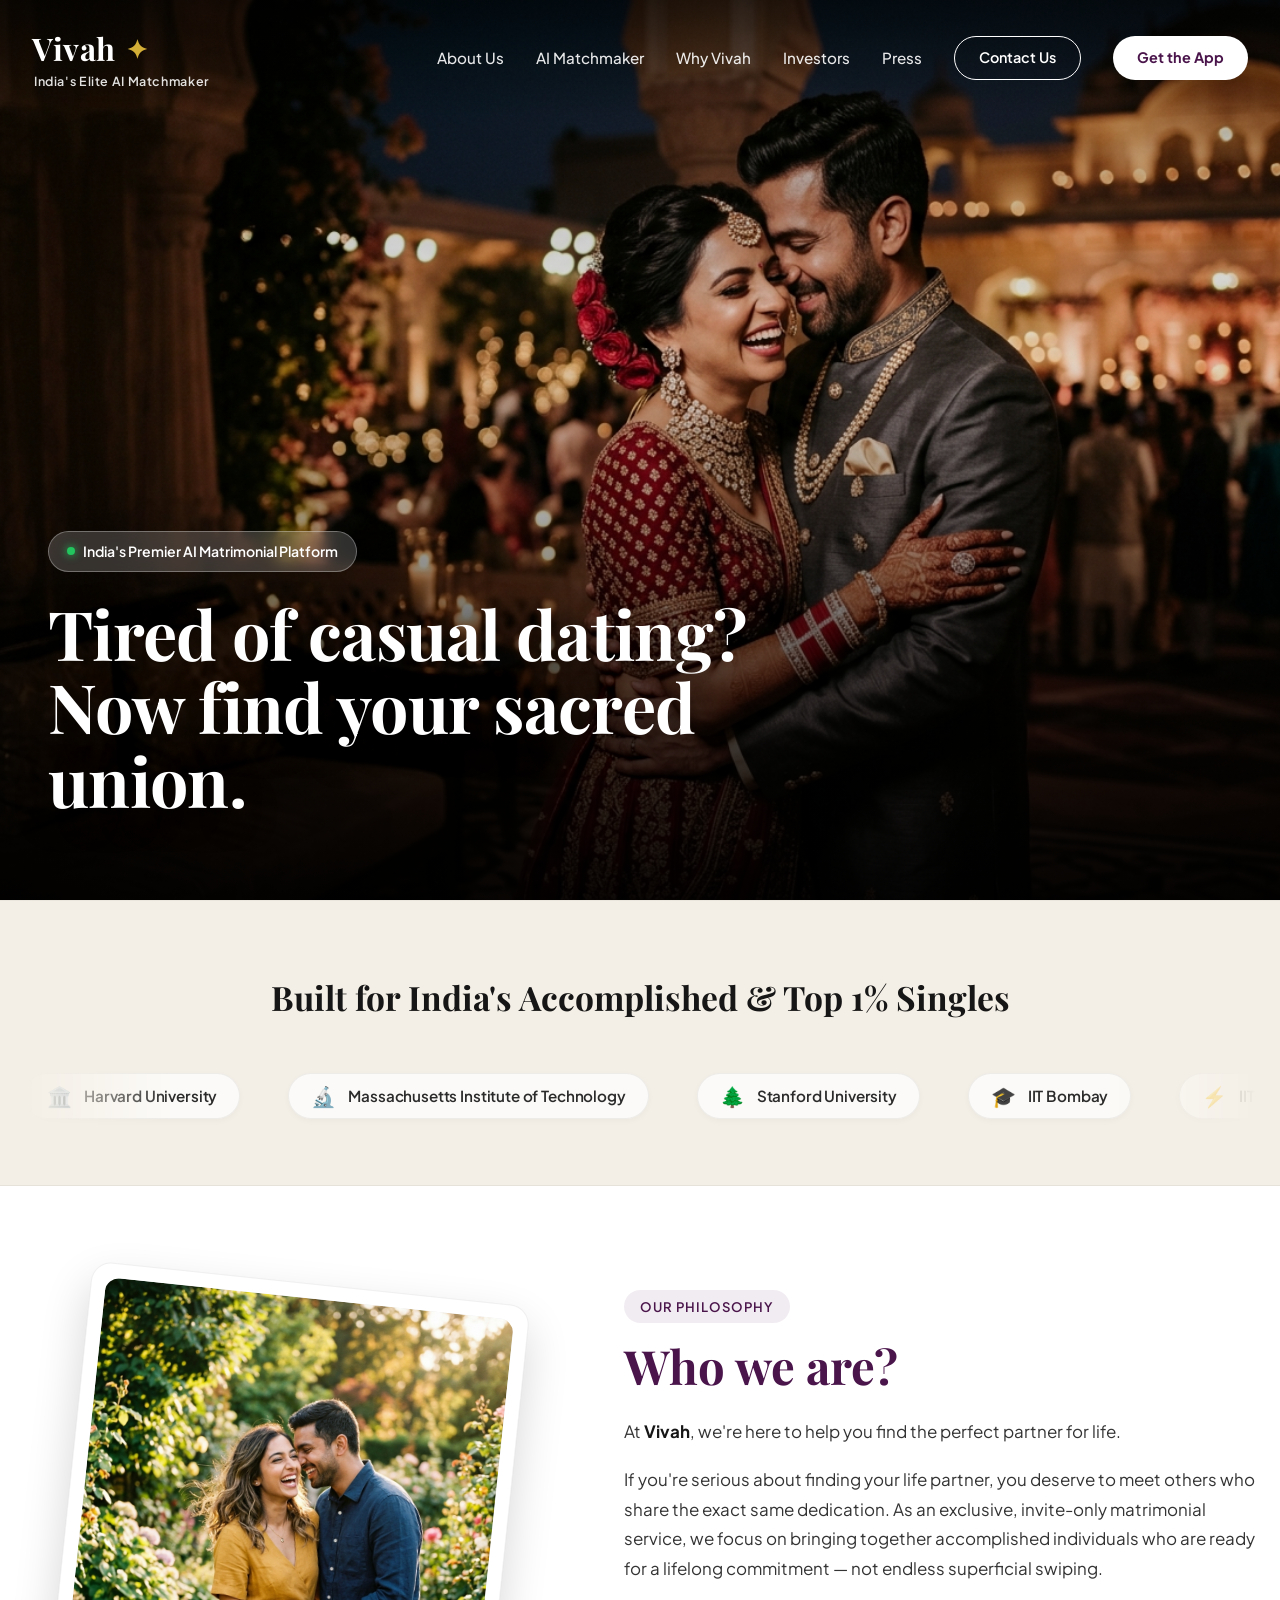
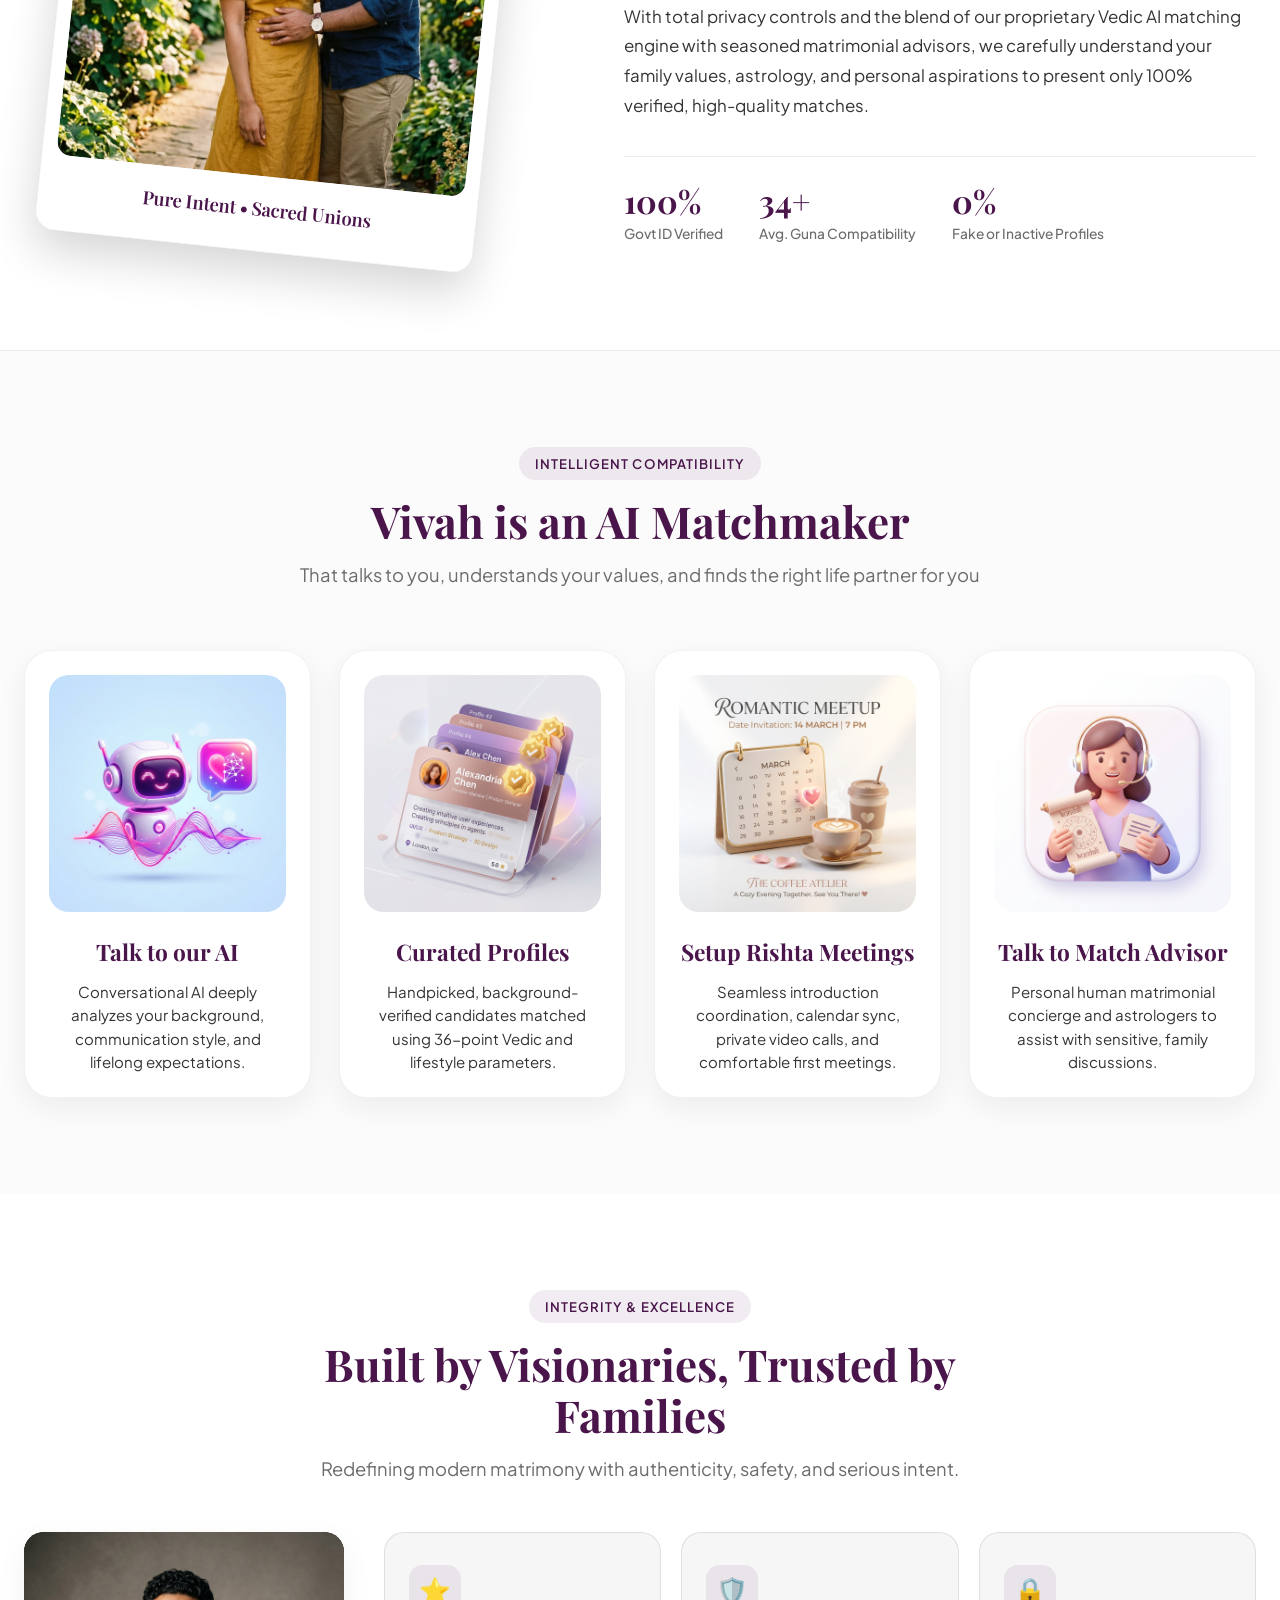
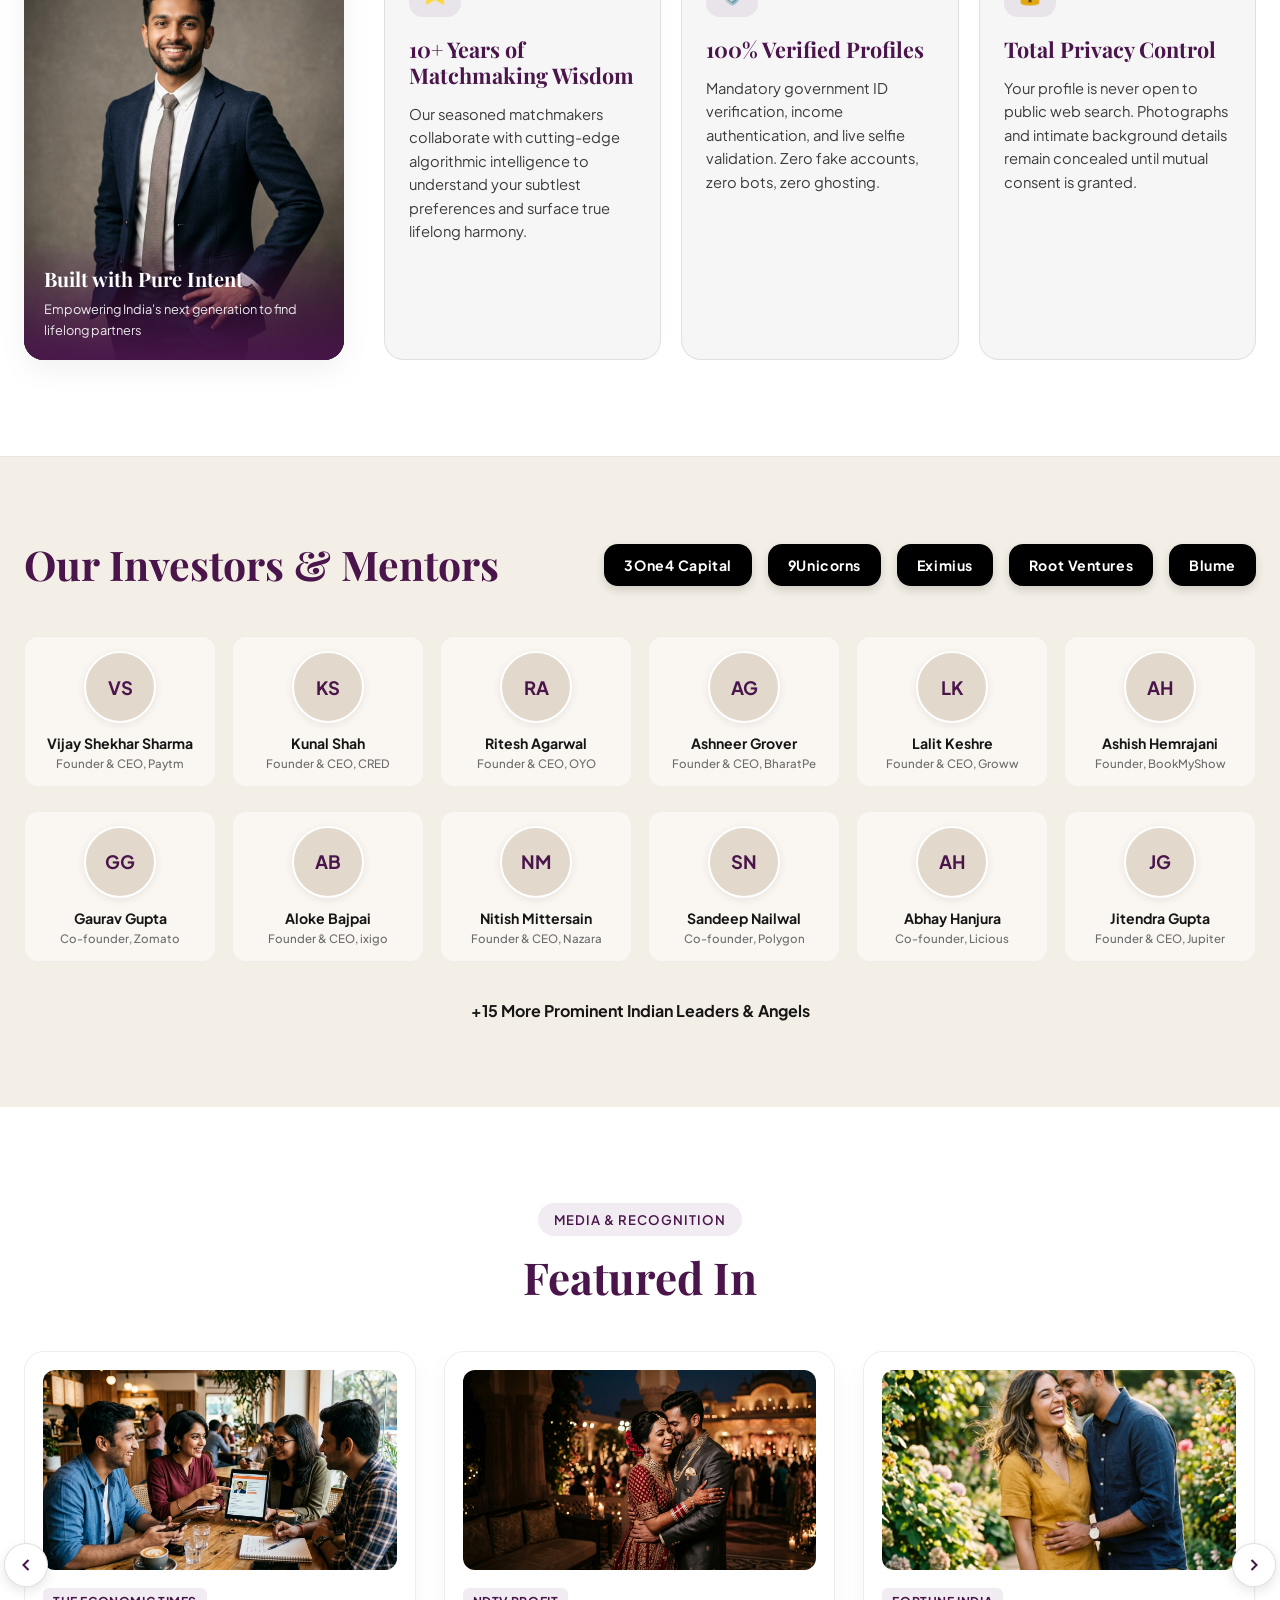
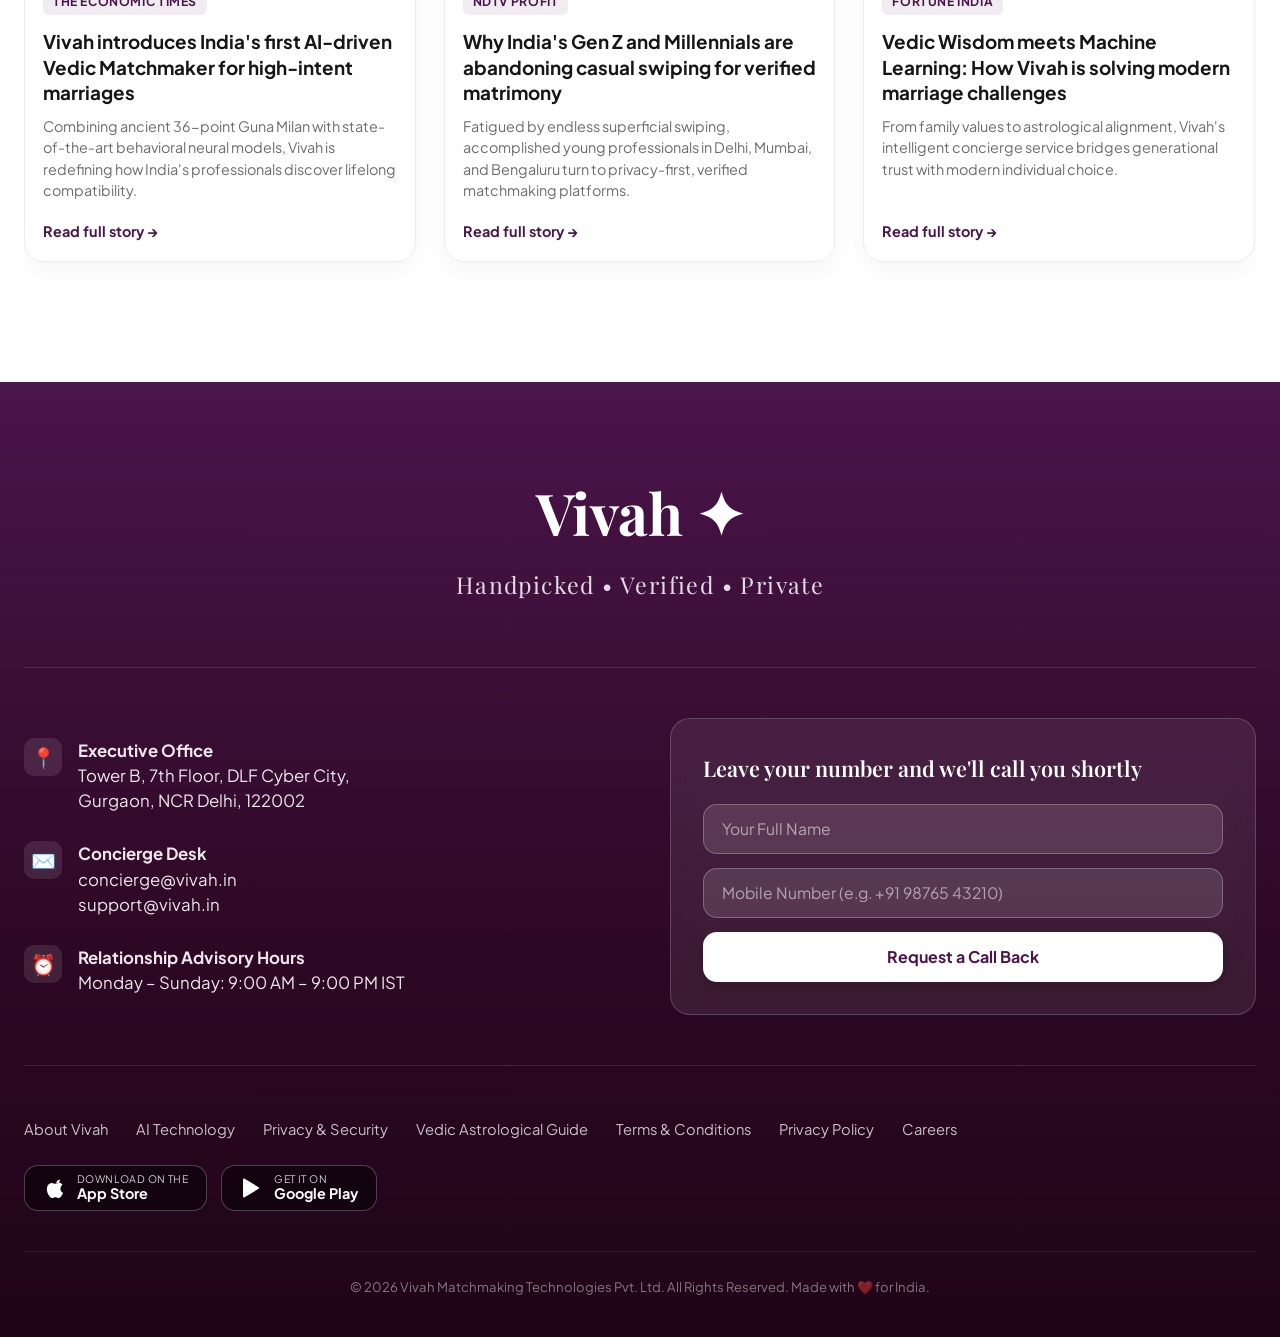
==== commit cea81005: "feat: redesign website UI/UX inspired by knot.dating with custom editorial imagery, elite marquee, a" ====
--- a/index.html
+++ b/index.html
@@ -2,352 +2,667 @@
 <html lang="en">
 <head>
   <meta charset="UTF-8" />
-  <meta name="viewport" content="width=device-width, initial-scale=1.0" />
-  <title>Vivah — Vedic Matchmaking & 18+ Verified Connections</title>
-  <meta name="description" content="India's most trusted matrimony app. AI-powered Vedic matchmaking with 18+ government ID verification, community vouching, and total privacy controls." />
-  <meta property="og:title" content="Vivah — Find Your Perfect Life Partner" />
-  <meta property="og:description" content="Vedic Matchmaking & 18+ Verified Connections. Zero fake accounts." />
-  <meta property="og:image" content="images/app-mockup.jpg" />
+  <meta name="viewport" content="width=device-width, initial-scale=1.0, maximum-scale=1.0" />
+  <title>Vivah | India's Elite AI Matrimony & Sacred Matchmaking</title>
+  <meta name="description" content="Vivah is an exclusive, invite-only matrimonial matchmaking platform in India. AI-powered Vedic matchmaking, 100% ID-verified profiles, and total privacy for high-intent singles." />
+  
+  <!-- Open Graph / Meta -->
+  <meta property="og:title" content="Vivah | India's Elite AI Matrimony & Sacred Matchmaking" />
+  <meta property="og:description" content="Tired of casual dating? Find your sacred union with 100% verified profiles, AI compatibility, and total privacy." />
+  <meta property="og:image" content="images/hero-bg.jpg" />
+  
+  <!-- Google Fonts -->
   <link rel="preconnect" href="https://fonts.googleapis.com" />
   <link rel="preconnect" href="https://fonts.gstatic.com" crossorigin />
-  <link href="https://fonts.googleapis.com/css2?family=Cormorant+Garamond:ital,wght@0,400;0,500;0,600;0,700;1,400;1,600&family=Inter:wght@300;400;500;600;700&display=swap" rel="stylesheet" />
+  <link href="https://fonts.googleapis.com/css2?family=Playfair+Display:ital,wght@0,500;0,600;0,700;0,800;1,500;1,600&family=Plus+Jakarta+Sans:wght@300;400;500;600;700&display=swap" rel="stylesheet" />
+  
   <link rel="stylesheet" href="css/style.css" />
 </head>
 <body>
-  <!-- NAVIGATION -->
-  <nav class="navbar" id="navbar">
-    <div class="nav-container">
-      <a href="#" class="nav-logo">
-        <span class="logo-icon">🕉️</span>
-        <span class="logo-text">Vivah</span>
-        <span class="logo-badge">ROYAL</span>
-      </a>
-      <ul class="nav-links" id="nav-links">
-        <li><a href="#features" class="nav-link">Features</a></li>
-        <li><a href="#how-it-works" class="nav-link">How It Works</a></li>
-        <li><a href="#trust" class="nav-link">Trust & Safety</a></li>
-        <li><a href="#vouch" class="nav-link">Community Vouch</a></li>
-        <li><a href="#download" class="nav-link nav-cta-link">Download App</a></li>
-      </ul>
-      <button class="hamburger" id="hamburger" aria-label="Toggle menu">
-        <span></span><span></span><span></span>
+
+  <!-- =========================================================================
+       HEADER / NAVIGATION
+       ========================================================================= -->
+  <header class="site-header" id="site-header">
+    <div class="nav-inner">
+      <div class="brand-wrapper">
+        <a href="#hero" class="nav-brand">
+          <span>Vivah</span>
+          <span class="brand-knot">✦</span>
+        </a>
+        <span class="brand-subtext">India's Elite AI Matchmaker</span>
+      </div>
+
+      <nav>
+        <ul class="nav-menu" id="nav-menu">
+          <li><a href="#about-us" class="nav-link">About Us</a></li>
+          <li><a href="#ai-matchmaker" class="nav-link">AI Matchmaker</a></li>
+          <li><a href="#why-vivah" class="nav-link">Why Vivah</a></li>
+          <li><a href="#investors" class="nav-link">Investors</a></li>
+          <li><a href="#press" class="nav-link">Press</a></li>
+          <li><a href="#contact-us" class="btn-pill-outline">Contact Us</a></li>
+          <li><a href="#download" class="btn-pill-solid">Get the App</a></li>
+        </ul>
+      </nav>
+
+      <button class="mobile-toggle" id="mobile-toggle" aria-label="Toggle navigation menu">
+        <svg viewBox="0 0 24 24"><path d="M3 18h18v-2H3v2zm0-5h18v-2H3v2zm0-7v2h18V6H3z"/></svg>
       </button>
     </div>
-  </nav>
-
-  <!-- HERO -->
-  <section class="hero" id="hero">
-    <div class="hero-bg-glow glow-1"></div>
-    <div class="hero-bg-glow glow-2"></div>
-    <div class="hero-bg-glow glow-3"></div>
-    <div class="hero-container">
+  </header>
+
+  <!-- =========================================================================
+       HERO SECTION (100svh Full Height with Editorial Typography)
+       ========================================================================= -->
+  <section class="hero-section" id="hero">
+    <div class="hero-backdrop">
+      <img src="images/hero-bg.jpg" alt="Vivah Couple" class="hero-img" fetchpriority="high" />
+      <div class="hero-overlay-scrim"></div>
+    </div>
+
+    <div class="hero-content-wrap">
       <div class="hero-content">
-        <div class="hero-badge animate-fade-up">
-          <span class="badge-dot"></span>
-          India's Most Trusted Matrimony App
-        </div>
-        <h1 class="hero-title animate-fade-up delay-1">
-          Find Your<br/>
-          <span class="gradient-text">Perfect Life</span><br/>
-          Partner
+        <div class="hero-subtag">
+          <span class="hero-subtag-dot"></span>
+          India's Premier AI Matrimonial Platform
+        </div>
+        <h1 class="hero-headline">
+          Tired of casual dating?<br />
+          Now find your sacred union.
         </h1>
-        <p class="hero-subtitle animate-fade-up delay-2">
-          Vedic Matchmaking meets modern technology.<br/>
-          18+ Government ID verified, zero fake accounts,<br/>
-          with community vouching for <strong>3x faster rishta</strong>.
-        </p>
-        <div class="hero-actions animate-fade-up delay-3">
-          <a href="#download" class="btn-primary" id="hero-download-btn">
-            <svg width="20" height="20" viewBox="0 0 24 24" fill="currentColor"><path d="M17.05 20.28c-.98.95-2.05.8-3.08.35-1.09-.46-2.09-.48-3.24 0-1.44.62-2.2.44-3.06-.35C2.79 15.25 3.51 7.7 9.05 7.42c1.32.07 2.24.82 3.02.85.93-.17 1.82-.94 3.17-.84 1.45.12 2.56.7 3.26 1.83-2.92 1.76-2.42 5.75.24 6.94-.56 1.45-1.3 2.87-1.69 4.08zM12.03 7.25c-.15-2.23 1.66-4.07 3.74-4.25.29 2.58-2.34 4.5-3.74 4.25z"/></svg>
-            App Store
+      </div>
+    </div>
+  </section>
+
+  <!-- =========================================================================
+       PEDIGREE MARQUEE ("Built for India's Top 1% Singles")
+       ========================================================================= -->
+  <section class="pedigree-section" id="pedigree">
+    <div class="container">
+      <h2 class="pedigree-title">Built for India's Accomplished & Top 1% Singles</h2>
+      <div class="marquee-container">
+        <div class="marquee-track" id="marquee-track">
+          <!-- Item 1 -->
+          <div class="institute-pill">
+            <span class="institute-icon">🏛️</span>
+            <span class="institute-name">Harvard University</span>
+          </div>
+          <!-- Item 2 -->
+          <div class="institute-pill">
+            <span class="institute-icon">🔬</span>
+            <span class="institute-name">Massachusetts Institute of Technology</span>
+          </div>
+          <!-- Item 3 -->
+          <div class="institute-pill">
+            <span class="institute-icon">🌲</span>
+            <span class="institute-name">Stanford University</span>
+          </div>
+          <!-- Item 4 -->
+          <div class="institute-pill">
+            <span class="institute-icon">🎓</span>
+            <span class="institute-name">IIT Bombay</span>
+          </div>
+          <!-- Item 5 -->
+          <div class="institute-pill">
+            <span class="institute-icon">⚡</span>
+            <span class="institute-name">IIT Delhi</span>
+          </div>
+          <!-- Item 6 -->
+          <div class="institute-pill">
+            <span class="institute-icon">📈</span>
+            <span class="institute-name">IIM Ahmedabad</span>
+          </div>
+          <!-- Item 7 -->
+          <div class="institute-pill">
+            <span class="institute-icon">💼</span>
+            <span class="institute-name">IIM Bangalore</span>
+          </div>
+          <!-- Item 8 -->
+          <div class="institute-pill">
+            <span class="institute-icon">🩺</span>
+            <span class="institute-name">AIIMS New Delhi</span>
+          </div>
+          <!-- Item 9 -->
+          <div class="institute-pill">
+            <span class="institute-icon">🏛️</span>
+            <span class="institute-name">University of Cambridge</span>
+          </div>
+          <!-- Item 10 -->
+          <div class="institute-pill">
+            <span class="institute-icon">🌟</span>
+            <span class="institute-name">Indian School of Business (ISB)</span>
+          </div>
+          <!-- Item 11 -->
+          <div class="institute-pill">
+            <span class="institute-icon">🔬</span>
+            <span class="institute-name">Indian Institute of Science (IISc)</span>
+          </div>
+          <!-- Item 12 -->
+          <div class="institute-pill">
+            <span class="institute-icon">💡</span>
+            <span class="institute-name">BITS Pilani</span>
+          </div>
+          <!-- Item 13 -->
+          <div class="institute-pill">
+            <span class="institute-icon">🚀</span>
+            <span class="institute-name">IIT Kanpur</span>
+          </div>
+          <!-- Item 14 -->
+          <div class="institute-pill">
+            <span class="institute-icon">📊</span>
+            <span class="institute-name">IIM Calcutta</span>
+          </div>
+
+          <!-- Duplicate for seamless infinite loop -->
+          <div class="institute-pill">
+            <span class="institute-icon">🏛️</span>
+            <span class="institute-name">Harvard University</span>
+          </div>
+          <div class="institute-pill">
+            <span class="institute-icon">🔬</span>
+            <span class="institute-name">Massachusetts Institute of Technology</span>
+          </div>
+          <div class="institute-pill">
+            <span class="institute-icon">🌲</span>
+            <span class="institute-name">Stanford University</span>
+          </div>
+          <div class="institute-pill">
+            <span class="institute-icon">🎓</span>
+            <span class="institute-name">IIT Bombay</span>
+          </div>
+          <div class="institute-pill">
+            <span class="institute-icon">⚡</span>
+            <span class="institute-name">IIT Delhi</span>
+          </div>
+          <div class="institute-pill">
+            <span class="institute-icon">📈</span>
+            <span class="institute-name">IIM Ahmedabad</span>
+          </div>
+          <div class="institute-pill">
+            <span class="institute-icon">💼</span>
+            <span class="institute-name">IIM Bangalore</span>
+          </div>
+          <div class="institute-pill">
+            <span class="institute-icon">🩺</span>
+            <span class="institute-name">AIIMS New Delhi</span>
+          </div>
+          <div class="institute-pill">
+            <span class="institute-icon">🏛️</span>
+            <span class="institute-name">University of Cambridge</span>
+          </div>
+          <div class="institute-pill">
+            <span class="institute-icon">🌟</span>
+            <span class="institute-name">Indian School of Business (ISB)</span>
+          </div>
+          <div class="institute-pill">
+            <span class="institute-icon">🔬</span>
+            <span class="institute-name">Indian Institute of Science (IISc)</span>
+          </div>
+          <div class="institute-pill">
+            <span class="institute-icon">💡</span>
+            <span class="institute-name">BITS Pilani</span>
+          </div>
+          <div class="institute-pill">
+            <span class="institute-icon">🚀</span>
+            <span class="institute-name">IIT Kanpur</span>
+          </div>
+          <div class="institute-pill">
+            <span class="institute-icon">📊</span>
+            <span class="institute-name">IIM Calcutta</span>
+          </div>
+        </div>
+      </div>
+    </div>
+  </section>
+
+  <!-- =========================================================================
+       "WHO WE ARE?" SECTION (Rotated Polaroid Card + High-Intent Copy)
+       ========================================================================= -->
+  <section class="about-section" id="about-us">
+    <div class="container">
+      <div class="about-grid">
+        <!-- Left: Rotated Polaroid Card -->
+        <div class="polaroid-wrapper">
+          <div class="polaroid-card">
+            <div class="polaroid-image-box">
+              <img src="images/about-us.jpg" alt="Happily Married Couple on Vivah" loading="lazy" />
+            </div>
+            <div class="polaroid-caption">Pure Intent • Sacred Unions</div>
+          </div>
+        </div>
+
+        <!-- Right: Editorial Narrative -->
+        <div class="about-content">
+          <span class="section-tag">Our Philosophy</span>
+          <h2 class="serif-title about-title">Who we are?</h2>
+          <div class="about-paragraphs">
+            <p>
+              At <strong>Vivah</strong>, we're here to help you find the perfect partner for life.
+            </p>
+            <p>
+              If you're serious about finding your life partner, you deserve to meet others who share the exact same dedication. As an exclusive, invite-only matrimonial service, we focus on bringing together accomplished individuals who are ready for a lifelong commitment — not endless superficial swiping.
+            </p>
+            <p>
+              With total privacy controls and the blend of our proprietary Vedic AI matching engine with seasoned matrimonial advisors, we carefully understand your family values, astrology, and personal aspirations to present only 100% verified, high-quality matches.
+            </p>
+          </div>
+
+          <div class="about-stats-row">
+            <div class="about-stat-item">
+              <h4>100%</h4>
+              <p>Govt ID Verified</p>
+            </div>
+            <div class="about-stat-item">
+              <h4>34+</h4>
+              <p>Avg. Guna Compatibility</p>
+            </div>
+            <div class="about-stat-item">
+              <h4>0%</h4>
+              <p>Fake or Inactive Profiles</p>
+            </div>
+          </div>
+        </div>
+      </div>
+    </div>
+  </section>
+
+  <!-- =========================================================================
+       "VIVAH IS AN AI MATCHMAKER" (4 Pillar Feature Grid)
+       ========================================================================= -->
+  <section class="ai-matchmaker-section" id="ai-matchmaker">
+    <div class="container">
+      <div class="section-head-center">
+        <span class="section-tag">Intelligent Compatibility</span>
+        <h2 class="serif-title section-headline">Vivah is an AI Matchmaker</h2>
+        <p class="section-subhead">That talks to you, understands your values, and finds the right life partner for you</p>
+      </div>
+
+      <div class="ai-features-grid">
+        <!-- Pillar 1 -->
+        <div class="ai-feature-card">
+          <div class="feature-visual-box">
+            <img src="images/feature-ai-talk.jpg" alt="Talk to our AI" loading="lazy" />
+          </div>
+          <h3 class="feature-card-title">Talk to our AI</h3>
+          <p class="feature-card-desc">Conversational AI deeply analyzes your background, communication style, and lifelong expectations.</p>
+        </div>
+
+        <!-- Pillar 2 -->
+        <div class="ai-feature-card">
+          <div class="feature-visual-box">
+            <img src="images/feature-curated.jpg" alt="Curated Profiles" loading="lazy" />
+          </div>
+          <h3 class="feature-card-title">Curated Profiles</h3>
+          <p class="feature-card-desc">Handpicked, background-verified candidates matched using 36-point Vedic and lifestyle parameters.</p>
+        </div>
+
+        <!-- Pillar 3 -->
+        <div class="ai-feature-card">
+          <div class="feature-visual-box">
+            <img src="images/feature-setup-date.jpg" alt="Setup Rishta Meetings" loading="lazy" />
+          </div>
+          <h3 class="feature-card-title">Setup Rishta Meetings</h3>
+          <p class="feature-card-desc">Seamless introduction coordination, calendar sync, private video calls, and comfortable first meetings.</p>
+        </div>
+
+        <!-- Pillar 4 -->
+        <div class="ai-feature-card">
+          <div class="feature-visual-box">
+            <img src="images/feature-match-advisor.jpg" alt="Talk to Match Advisor" loading="lazy" />
+          </div>
+          <h3 class="feature-card-title">Talk to Match Advisor</h3>
+          <p class="feature-card-desc">Personal human matrimonial concierge and astrologers to assist with sensitive, family discussions.</p>
+        </div>
+      </div>
+    </div>
+  </section>
+
+  <!-- =========================================================================
+       "WHY VIVAH / TRUST & ENDORSEMENT" SECTION
+       ========================================================================= -->
+  <section class="trust-section" id="why-vivah">
+    <div class="container">
+      <div class="section-head-center" style="margin-bottom: 32px;">
+        <span class="section-tag">Integrity & Excellence</span>
+        <h2 class="serif-title section-headline">Built by Visionaries, Trusted by Families</h2>
+        <p class="section-subhead">Redefining modern matrimony with authenticity, safety, and serious intent.</p>
+      </div>
+
+      <div class="trust-wrapper">
+        <!-- Left: Founder Showcase Card -->
+        <div class="trust-portrait-card">
+          <img src="images/founders-showcase.jpg" alt="Leadership & Trust" loading="lazy" />
+          <div class="portrait-badge-overlay">
+            <div class="portrait-badge-title">Built with Pure Intent</div>
+            <div class="portrait-badge-sub">Empowering India's next generation to find lifelong partners</div>
+          </div>
+        </div>
+
+        <!-- Right: 3 Value Proposition Cards -->
+        <div class="trust-cards-grid">
+          <!-- Card 1 -->
+          <div class="trust-value-card">
+            <div class="trust-icon-box">⭐</div>
+            <h3 class="trust-card-headline">10+ Years of Matchmaking Wisdom</h3>
+            <p class="trust-card-text">
+              Our seasoned matchmakers collaborate with cutting-edge algorithmic intelligence to understand your subtlest preferences and surface true lifelong harmony.
+            </p>
+          </div>
+
+          <!-- Card 2 -->
+          <div class="trust-value-card">
+            <div class="trust-icon-box">🛡️</div>
+            <h3 class="trust-card-headline">100% Verified Profiles</h3>
+            <p class="trust-card-text">
+              Mandatory government ID verification, income authentication, and live selfie validation. Zero fake accounts, zero bots, zero ghosting.
+            </p>
+          </div>
+
+          <!-- Card 3 -->
+          <div class="trust-value-card">
+            <div class="trust-icon-box">🔒</div>
+            <h3 class="trust-card-headline">Total Privacy Control</h3>
+            <p class="trust-card-text">
+              Your profile is never open to public web search. Photographs and intimate background details remain concealed until mutual consent is granted.
+            </p>
+          </div>
+        </div>
+      </div>
+    </div>
+  </section>
+
+  <!-- =========================================================================
+       INVESTORS & MENTORS SECTION
+       ========================================================================= -->
+  <section class="investors-section" id="investors">
+    <div class="container">
+      <div class="investors-header">
+        <h2 class="serif-title">Our Investors & Mentors</h2>
+        <div class="vc-funds-row">
+          <span class="vc-badge">3One4 Capital</span>
+          <span class="vc-badge">9Unicorns</span>
+          <span class="vc-badge">Eximius</span>
+          <span class="vc-badge">Root Ventures</span>
+          <span class="vc-badge">Blume</span>
+        </div>
+      </div>
+
+      <div class="leaders-grid">
+        <!-- Leader 1 -->
+        <div class="leader-item">
+          <div class="leader-avatar">VS</div>
+          <div class="leader-name">Vijay Shekhar Sharma</div>
+          <div class="leader-role">Founder & CEO, Paytm</div>
+        </div>
+
+        <!-- Leader 2 -->
+        <div class="leader-item">
+          <div class="leader-avatar">KS</div>
+          <div class="leader-name">Kunal Shah</div>
+          <div class="leader-role">Founder & CEO, CRED</div>
+        </div>
+
+        <!-- Leader 3 -->
+        <div class="leader-item">
+          <div class="leader-avatar">RA</div>
+          <div class="leader-name">Ritesh Agarwal</div>
+          <div class="leader-role">Founder & CEO, OYO</div>
+        </div>
+
+        <!-- Leader 4 -->
+        <div class="leader-item">
+          <div class="leader-avatar">AG</div>
+          <div class="leader-name">Ashneer Grover</div>
+          <div class="leader-role">Founder & CEO, BharatPe</div>
+        </div>
+
+        <!-- Leader 5 -->
+        <div class="leader-item">
+          <div class="leader-avatar">LK</div>
+          <div class="leader-name">Lalit Keshre</div>
+          <div class="leader-role">Founder & CEO, Groww</div>
+        </div>
+
+        <!-- Leader 6 -->
+        <div class="leader-item">
+          <div class="leader-avatar">AH</div>
+          <div class="leader-name">Ashish Hemrajani</div>
+          <div class="leader-role">Founder, BookMyShow</div>
+        </div>
+
+        <!-- Leader 7 -->
+        <div class="leader-item">
+          <div class="leader-avatar">GG</div>
+          <div class="leader-name">Gaurav Gupta</div>
+          <div class="leader-role">Co-founder, Zomato</div>
+        </div>
+
+        <!-- Leader 8 -->
+        <div class="leader-item">
+          <div class="leader-avatar">AB</div>
+          <div class="leader-name">Aloke Bajpai</div>
+          <div class="leader-role">Founder & CEO, ixigo</div>
+        </div>
+
+        <!-- Leader 9 -->
+        <div class="leader-item">
+          <div class="leader-avatar">NM</div>
+          <div class="leader-name">Nitish Mittersain</div>
+          <div class="leader-role">Founder & CEO, Nazara</div>
+        </div>
+
+        <!-- Leader 10 -->
+        <div class="leader-item">
+          <div class="leader-avatar">SN</div>
+          <div class="leader-name">Sandeep Nailwal</div>
+          <div class="leader-role">Co-founder, Polygon</div>
+        </div>
+
+        <!-- Leader 11 -->
+        <div class="leader-item">
+          <div class="leader-avatar">AH</div>
+          <div class="leader-name">Abhay Hanjura</div>
+          <div class="leader-role">Co-founder, Licious</div>
+        </div>
+
+        <!-- Leader 12 -->
+        <div class="leader-item">
+          <div class="leader-avatar">JG</div>
+          <div class="leader-name">Jitendra Gupta</div>
+          <div class="leader-role">Founder & CEO, Jupiter</div>
+        </div>
+      </div>
+
+      <div class="investors-more-tag">+15 More Prominent Indian Leaders & Angels</div>
+    </div>
+  </section>
+
+  <!-- =========================================================================
+       FEATURED IN / PRESS RELEASES CAROUSEL
+       ========================================================================= -->
+  <section class="press-section" id="press">
+    <div class="container">
+      <div class="section-head-center" style="margin-bottom: 24px;">
+        <span class="section-tag">Media & Recognition</span>
+        <h2 class="serif-title section-headline">Featured In</h2>
+      </div>
+
+      <div class="press-carousel-wrapper">
+        <button class="carousel-nav-btn prev" id="press-prev" aria-label="Previous article">
+          <svg width="20" height="20" viewBox="0 0 24 24" fill="none" stroke="currentColor" stroke-width="2.5"><polyline points="15 18 9 12 15 6"></polyline></svg>
+        </button>
+
+        <div class="press-track" id="press-track">
+          <!-- Slide 1 -->
+          <article class="press-card">
+            <div class="press-card-img-wrap">
+              <img src="images/press-cover-1.jpg" alt="Economic Times coverage" loading="lazy" />
+            </div>
+            <span class="press-publisher-badge">The Economic Times</span>
+            <h3 class="press-card-title">Vivah introduces India's first AI-driven Vedic Matchmaker for high-intent marriages</h3>
+            <p class="press-card-snippet">
+              Combining ancient 36-point Guna Milan with state-of-the-art behavioral neural models, Vivah is redefining how India's professionals discover lifelong compatibility.
+            </p>
+            <a href="#press" class="press-card-link">Read full story →</a>
+          </article>
+
+          <!-- Slide 2 -->
+          <article class="press-card">
+            <div class="press-card-img-wrap">
+              <img src="images/hero-bg.jpg" alt="NDTV Profit coverage" loading="lazy" />
+            </div>
+            <span class="press-publisher-badge">NDTV Profit</span>
+            <h3 class="press-card-title">Why India's Gen Z and Millennials are abandoning casual swiping for verified matrimony</h3>
+            <p class="press-card-snippet">
+              Fatigued by endless superficial swiping, accomplished young professionals in Delhi, Mumbai, and Bengaluru turn to privacy-first, verified matchmaking platforms.
+            </p>
+            <a href="#press" class="press-card-link">Read full story →</a>
+          </article>
+
+          <!-- Slide 3 -->
+          <article class="press-card">
+            <div class="press-card-img-wrap">
+              <img src="images/about-us.jpg" alt="Fortune India coverage" loading="lazy" />
+            </div>
+            <span class="press-publisher-badge">Fortune India</span>
+            <h3 class="press-card-title">Vedic Wisdom meets Machine Learning: How Vivah is solving modern marriage challenges</h3>
+            <p class="press-card-snippet">
+              From family values to astrological alignment, Vivah's intelligent concierge service bridges generational trust with modern individual choice.
+            </p>
+            <a href="#press" class="press-card-link">Read full story →</a>
+          </article>
+
+          <!-- Slide 4 -->
+          <article class="press-card">
+            <div class="press-card-img-wrap">
+              <img src="images/founders-showcase.jpg" alt="Moneycontrol coverage" loading="lazy" />
+            </div>
+            <span class="press-publisher-badge">Moneycontrol</span>
+            <h3 class="press-card-title">Inside Vivah's 100% ID-verified invite-only approach to modern Indian matrimony</h3>
+            <p class="press-card-snippet">
+              By enforcing strict Aadhaar/passport verification and community vouching, Vivah boasts a 0% fake profile rate across its high-income member base.
+            </p>
+            <a href="#press" class="press-card-link">Read full story →</a>
+          </article>
+
+          <!-- Slide 5 -->
+          <article class="press-card">
+            <div class="press-card-img-wrap">
+              <img src="images/feature-curated.jpg" alt="Inc42 coverage" loading="lazy" />
+            </div>
+            <span class="press-publisher-badge">Inc42</span>
+            <h3 class="press-card-title">Shark Tank fame leaders back Vivah in expanding India's premier AI matchmaking network</h3>
+            <p class="press-card-snippet">
+              Top unicorn founders and tier-1 venture capital funds back the mission to build India's most trusted, serious matrimonial sanctuary.
+            </p>
+            <a href="#press" class="press-card-link">Read full story →</a>
+          </article>
+        </div>
+
+        <button class="carousel-nav-btn next" id="press-next" aria-label="Next article">
+          <svg width="20" height="20" viewBox="0 0 24 24" fill="none" stroke="currentColor" stroke-width="2.5"><polyline points="9 18 15 12 9 6"></polyline></svg>
+        </button>
+      </div>
+    </div>
+  </section>
+
+  <!-- =========================================================================
+       GRAND ROYAL FOOTER & INSTANT CALLBACK CONCIERGE
+       ========================================================================= -->
+  <footer class="royal-footer" id="contact-us">
+    <div class="container">
+      <div class="footer-brand-hero">
+        <div class="footer-logo">Vivah ✦</div>
+        <div class="footer-tagline">Handpicked • Verified • Private</div>
+      </div>
+
+      <div class="footer-contact-row">
+        <!-- Left: Address and Contacts -->
+        <div class="footer-address-col">
+          <div class="contact-info-block">
+            <div class="contact-info-icon">📍</div>
+            <div class="contact-info-text">
+              <strong>Executive Office</strong><br />
+              Tower B, 7th Floor, DLF Cyber City,<br />
+              Gurgaon, NCR Delhi, 122002
+            </div>
+          </div>
+
+          <div class="contact-info-block">
+            <div class="contact-info-icon">✉️</div>
+            <div class="contact-info-text">
+              <strong>Concierge Desk</strong><br />
+              concierge@vivah.in<br />
+              support@vivah.in
+            </div>
+          </div>
+
+          <div class="contact-info-block">
+            <div class="contact-info-icon">⏰</div>
+            <div class="contact-info-text">
+              <strong>Relationship Advisory Hours</strong><br />
+              Monday – Sunday: 9:00 AM – 9:00 PM IST
+            </div>
+          </div>
+        </div>
+
+        <!-- Right: Callback Request Form -->
+        <div class="callback-form-card" id="download">
+          <h3>Leave your number and we'll call you shortly</h3>
+          <form class="callback-form" id="callback-form">
+            <input type="text" class="form-input" id="user-name" placeholder="Your Full Name" required />
+            <input type="tel" class="form-input" id="user-phone" placeholder="Mobile Number (e.g. +91 98765 43210)" required />
+            <button type="submit" class="btn-submit-callback" id="submit-callback-btn">
+              Request a Call Back
+            </button>
+          </form>
+        </div>
+      </div>
+
+      <div class="footer-nav-row">
+        <ul class="footer-links-list">
+          <li><a href="#about-us">About Vivah</a></li>
+          <li><a href="#ai-matchmaker">AI Technology</a></li>
+          <li><a href="#why-vivah">Privacy & Security</a></li>
+          <li><a href="#">Vedic Astrological Guide</a></li>
+          <li><a href="#">Terms & Conditions</a></li>
+          <li><a href="#">Privacy Policy</a></li>
+          <li><a href="#">Careers</a></li>
+        </ul>
+
+        <div class="app-badges-row">
+          <a href="#" class="app-badge-btn" id="footer-apple-btn">
+            <svg viewBox="0 0 24 24"><path d="M18.71 19.5c-.83 1.24-1.71 2.45-3.05 2.47-1.34.03-1.77-.79-3.29-.79-1.53 0-2 .77-3.27.82-1.31.05-2.3-1.32-3.14-2.53C4.25 17 2.94 12.45 4.7 9.39c.87-1.52 2.43-2.48 4.12-2.51 1.28-.02 2.5.87 3.29.87.78 0 2.26-1.07 3.81-.91.65.03 2.47.26 3.64 1.98-.09.06-2.17 1.28-2.15 3.81.03 3.02 2.65 4.03 2.68 4.04-.03.07-.42 1.44-1.38 2.83M15.97 6.37c.62-.75 1.04-1.8 1.01-2.87-.96.04-2.13.65-2.79 1.41-.58.65-1.09 1.73-1.02 2.78 1.08.08 2.18-.57 2.8-1.32z"/></svg>
+            <div>
+              <div class="app-badge-text-sub">Download on the</div>
+              <div class="app-badge-text-main">App Store</div>
+            </div>
           </a>
-          <a href="#download" class="btn-secondary" id="hero-play-btn">
-            <svg width="20" height="20" viewBox="0 0 24 24" fill="currentColor"><path d="M3 20.5v-17c0-.83.94-1.3 1.6-.8l14 8.5c.6.36.6 1.24 0 1.6l-14 8.5c-.66.5-1.6.03-1.6-.8z"/></svg>
-            Google Play
+
+          <a href="#" class="app-badge-btn" id="footer-play-btn">
+            <svg viewBox="0 0 24 24"><path d="M3 20.5v-17c0-.83.94-1.3 1.6-.8l14 8.5c.6.36.6 1.24 0 1.6l-14 8.5c-.66.5-1.6.03-1.6-.8z"/></svg>
+            <div>
+              <div class="app-badge-text-sub">Get it on</div>
+              <div class="app-badge-text-main">Google Play</div>
+            </div>
           </a>
         </div>
-        <div class="hero-stats animate-fade-up delay-4">
-          <div class="stat-item">
-            <span class="stat-number">50K+</span>
-            <span class="stat-label">Verified Profiles</span>
-          </div>
-          <div class="stat-divider"></div>
-          <div class="stat-item">
-            <span class="stat-number">12K+</span>
-            <span class="stat-label">Successful Rishtas</span>
-          </div>
-          <div class="stat-divider"></div>
-          <div class="stat-item">
-            <span class="stat-number">4.9&#9733;</span>
-            <span class="stat-label">App Rating</span>
-          </div>
-        </div>
-      </div>
-      <div class="hero-visual animate-slide-right">
-        <div class="phone-frame">
-          <div class="phone-glow"></div>
-          <img src="images/app-mockup.jpg" alt="Vivah App Screenshot" class="phone-screen" loading="eager" />
-        </div>
-        <div class="floating-badge badge-verified animate-float-1">✅ 18+ Govt Verified</div>
-        <div class="floating-badge badge-match animate-float-2">🪐 34/36 Gunas Match</div>
-        <div class="floating-badge badge-vouch animate-float-3">🤝 3 Community Vouches</div>
-      </div>
-    </div>
-    <div class="hero-scroll-indicator"><div class="scroll-dot"></div></div>
-  </section>
-
-  <!-- TRUST BAND -->
-  <section class="trust-band">
-    <div class="trust-band-inner">
-      <span class="trust-band-label">Featured In</span>
-      <div class="trust-logos">
-        <span class="trust-logo-text">Times of India</span>
-        <span class="trust-sep">·</span>
-        <span class="trust-logo-text">Economic Times</span>
-        <span class="trust-sep">·</span>
-        <span class="trust-logo-text">NDTV</span>
-        <span class="trust-sep">·</span>
-        <span class="trust-logo-text">YourStory</span>
-        <span class="trust-sep">·</span>
-        <span class="trust-logo-text">Inc42</span>
-      </div>
-    </div>
-  </section>
-
-  <!-- FEATURES -->
-  <section class="features" id="features">
-    <div class="section-container">
-      <div class="section-header">
-        <span class="section-tag">Why Vivah?</span>
-        <h2 class="section-title">Everything You Need for a<br/><span class="gradient-text">Sacred Union</span></h2>
-        <p class="section-sub">Built for modern India — tradition meets technology in every match.</p>
-      </div>
-      <div class="features-grid">
-        <div class="feature-card feature-card-large" data-scroll-reveal>
-          <div class="feature-icon-wrap gold"><span class="feature-icon">🪐</span></div>
-          <h3 class="feature-title">AI + Vedic Kundali Matching</h3>
-          <p class="feature-desc">Our proprietary algorithm combines 36-point Guna Milan with modern compatibility analysis — finding your Uttam Rishta with 30+ Gunas guaranteed.</p>
-          <div class="feature-tags">
-            <span class="ftag">36 Gunas</span><span class="ftag">Rashi Match</span><span class="ftag">Nakshatra</span><span class="ftag">Manglik</span>
-          </div>
-        </div>
-        <div class="feature-card" data-scroll-reveal>
-          <div class="feature-icon-wrap green"><span class="feature-icon">🛡️</span></div>
-          <h3 class="feature-title">18+ Govt ID Verified</h3>
-          <p class="feature-desc">Every profile is verified with government ID. Zero fake accounts, zero bots — guaranteed authenticity.</p>
-        </div>
-        <div class="feature-card" data-scroll-reveal>
-          <div class="feature-icon-wrap purple"><span class="feature-icon">🤝</span></div>
-          <h3 class="feature-title">Community Vouching</h3>
-          <p class="feature-desc">Friends, colleagues and neighbours vouch for candidates — boosting trust by 300% and responses 3x faster.</p>
-        </div>
-        <div class="feature-card" data-scroll-reveal>
-          <div class="feature-icon-wrap red"><span class="feature-icon">👁️</span></div>
-          <h3 class="feature-title">Ghost Mode & Privacy Shield</h3>
-          <p class="feature-desc">Full privacy controls — blur photos, ghost mode, screenshot blocking, and Parent View Mode.</p>
-        </div>
-        <div class="feature-card" data-scroll-reveal>
-          <div class="feature-icon-wrap blue"><span class="feature-icon">💬</span></div>
-          <h3 class="feature-title">Live Call & Wingman AI</h3>
-          <p class="feature-desc">In-app voice/video calls with AI conversation starter (Wingman) to break the ice gracefully.</p>
-        </div>
-        <div class="feature-card" data-scroll-reveal>
-          <div class="feature-icon-wrap gold"><span class="feature-icon">📄</span></div>
-          <h3 class="feature-title">15-Page Vedic Biodata PDF</h3>
-          <p class="feature-desc">Auto-generate a stunning family biodata with Kundali, photos, and family values — share instantly.</p>
-        </div>
-      </div>
-    </div>
-  </section>
-
-  <!-- HOW IT WORKS -->
-  <section class="how-it-works" id="how-it-works">
-    <div class="section-container">
-      <div class="section-header">
-        <span class="section-tag">Simple & Sacred</span>
-        <h2 class="section-title">Your Journey to a<br/><span class="gradient-text">Blissful Marriage</span></h2>
-      </div>
-      <div class="steps-container">
-        <div class="step" data-scroll-reveal>
-          <div class="step-number">01</div>
-          <div class="step-content">
-            <h3>Create Verified Profile</h3>
-            <p>Sign up, upload Govt ID for 18+ verification, add Kundali details, photos, and family background.</p>
-          </div>
-          <div class="step-icon">📱</div>
-        </div>
-        <div class="step-connector"></div>
-        <div class="step" data-scroll-reveal>
-          <div class="step-number">02</div>
-          <div class="step-content">
-            <h3>Get Community Vouched</h3>
-            <p>Share your profile link on WhatsApp — let friends and colleagues vouch for your character in 30 seconds.</p>
-          </div>
-          <div class="step-icon">🤝</div>
-        </div>
-        <div class="step-connector"></div>
-        <div class="step" data-scroll-reveal>
-          <div class="step-number">03</div>
-          <div class="step-content">
-            <h3>AI Finds Your Matches</h3>
-            <p>Our Vedic AI engine scores 36 Gunas, compatibility, and lifestyle to surface your Uttam Rishta daily.</p>
-          </div>
-          <div class="step-icon">🪐</div>
-        </div>
-        <div class="step-connector"></div>
-        <div class="step" data-scroll-reveal>
-          <div class="step-number">04</div>
-          <div class="step-content">
-            <h3>Connect and Celebrate</h3>
-            <p>Chat, call, share your Vedic biodata — and begin the sacred journey toward your perfect union.</p>
-          </div>
-          <div class="step-icon">💍</div>
-        </div>
-      </div>
-    </div>
-  </section>
-
-  <!-- COMMUNITY VOUCH -->
-  <section class="vouch-section" id="vouch">
-    <div class="section-container">
-      <div class="vouch-grid">
-        <div class="vouch-content" data-scroll-reveal>
-          <span class="section-tag">Unique to Vivah</span>
-          <h2 class="section-title">Community Vouching —<br/><span class="gradient-text">Trust from Real People</span></h2>
-          <p class="section-sub">Unlike traditional matrimony sites, Vivah lets your friends, colleagues, and neighbors vouch for your character — giving matches the confidence to respond 3x faster.</p>
-          <div class="vouch-features">
-            <div class="vouch-feature-item"><div class="vouch-feature-icon">💼</div><div><strong>Colleague Vouches</strong><p>Co-workers confirm your professional integrity and character.</p></div></div>
-            <div class="vouch-feature-item"><div class="vouch-feature-icon">🤝</div><div><strong>Friend Vouches</strong><p>Close friends share genuine testimonials about your personality.</p></div></div>
-            <div class="vouch-feature-item"><div class="vouch-feature-icon">🏠</div><div><strong>Neighbour Vouches</strong><p>Neighbours vouch for your family values and respectability.</p></div></div>
-            <div class="vouch-feature-item"><div class="vouch-feature-icon">👨‍👩‍👧</div><div><strong>Relative Vouches</strong><p>Family members confirm your background and upbringing.</p></div></div>
-          </div>
-          <div class="vouch-stat-row">
-            <div class="vouch-stat"><span class="vouch-stat-num">300%</span><span class="vouch-stat-label">Trust boost</span></div>
-            <div class="vouch-stat"><span class="vouch-stat-num">3x</span><span class="vouch-stat-label">Faster responses</span></div>
-            <div class="vouch-stat"><span class="vouch-stat-num">30s</span><span class="vouch-stat-label">OTP verified vouch</span></div>
-          </div>
-        </div>
-        <div class="vouch-visual" data-scroll-reveal>
-          <div class="vouch-card-demo">
-            <div class="vcd-header">
-              <div class="vcd-avatar">PS</div>
-              <div><div class="vcd-name">Priya Sharma</div><div class="vcd-sub">Community Endorsements</div></div>
-              <div class="vcd-badge">✅ 4 Vouches</div>
-            </div>
-            <div class="vcd-vouches">
-              <div class="vcd-vouch-item">
-                <div class="vcd-vouch-avatar">R</div>
-                <div class="vcd-vouch-body">
-                  <div class="vcd-vouch-name">Rahul M. <span class="vcd-relation">💼 Colleague</span></div>
-                  <div class="vcd-vouch-msg">"Priya is an exceptionally honest and hardworking person with great family values."</div>
-                  <div class="vcd-vouch-tags"><span>Honest</span><span>Hardworking</span><span>Kind</span></div>
-                </div>
-              </div>
-              <div class="vcd-vouch-item">
-                <div class="vcd-vouch-avatar">A</div>
-                <div class="vcd-vouch-body">
-                  <div class="vcd-vouch-name">Anita K. <span class="vcd-relation">🤝 Friend</span></div>
-                  <div class="vcd-vouch-msg">"Known her for 8 years — extremely cultured, comes from a wonderful family."</div>
-                  <div class="vcd-vouch-tags"><span>Cultured</span><span>Respectful</span></div>
-                </div>
-              </div>
-              <div class="vcd-otp-badge">🔐 OTP Verified Endorsements</div>
-            </div>
-          </div>
-        </div>
-      </div>
-    </div>
-  </section>
-
-  <!-- TRUST & SAFETY -->
-  <section class="trust-safety" id="trust">
-    <div class="section-container">
-      <div class="section-header">
-        <span class="section-tag">18+ Trust & Safety Center</span>
-        <h2 class="section-title">Zero Fake Accounts.<br/><span class="gradient-text">Total Privacy Control.</span></h2>
-        <p class="section-sub">Vivah is built on a foundation of verified trust — every feature designed to protect you.</p>
-      </div>
-      <div class="trust-grid">
-        <div class="trust-card" data-scroll-reveal><div class="trust-card-icon">🛡️</div><h4>18+ Govt ID Verified</h4><p>Mandatory government ID verification for all profiles. Adults only, zero exceptions.</p></div>
-        <div class="trust-card" data-scroll-reveal><div class="trust-card-icon">👻</div><h4>Ghost Mode</h4><p>Go invisible from public discovery while you browse privately at your own pace.</p></div>
-        <div class="trust-card" data-scroll-reveal><div class="trust-card-icon">📸</div><h4>Photo Blur Privacy</h4><p>Photos stay blurred until you accept a connection — protecting your identity always.</p></div>
-        <div class="trust-card" data-scroll-reveal><div class="trust-card-icon">🚫</div><h4>Screenshot Block</h4><p>Advanced screen capture prevention — your photos can never be saved without consent.</p></div>
-        <div class="trust-card" data-scroll-reveal><div class="trust-card-icon">👨‍👩‍👧</div><h4>Parent View Mode</h4><p>Share a family-friendly biodata view with parents — chat and photos automatically hidden.</p></div>
-        <div class="trust-card" data-scroll-reveal><div class="trust-card-icon">✅</div><h4>Selfie Verified</h4><p>Live selfie verification ensures profile photos match the real person — no catfishing.</p></div>
-      </div>
-    </div>
-  </section>
-
-  <!-- TESTIMONIALS -->
-  <section class="testimonials">
-    <div class="section-container">
-      <div class="section-header">
-        <span class="section-tag">Success Stories</span>
-        <h2 class="section-title">Real People, <span class="gradient-text">Real Love Stories</span></h2>
-      </div>
-      <div class="testimonials-grid">
-        <div class="testimonial-card" data-scroll-reveal>
-          <div class="test-quote">"Vivah's Kundali AI matched us with 34 Gunas — our families couldn't believe how perfectly compatible we were. Married in just 4 months!"</div>
-          <div class="test-author"><div class="test-avatar">AK</div><div><div class="test-name">Arjun & Kavya</div><div class="test-detail">Mumbai · Brahmin · Married June 2025</div></div><div class="test-stars">★★★★★</div></div>
-        </div>
-        <div class="testimonial-card" data-scroll-reveal>
-          <div class="test-quote">"The community vouching feature gave my parents full confidence. Three of my colleagues vouched for me and his family immediately agreed to meet!"</div>
-          <div class="test-author"><div class="test-avatar">SP</div><div><div class="test-name">Sneha & Prakash</div><div class="test-detail">Pune · Engineer Couple · Married Dec 2025</div></div><div class="test-stars">★★★★★</div></div>
-        </div>
-        <div class="testimonial-card" data-scroll-reveal>
-          <div class="test-quote">"As a woman, safety was my biggest concern. Vivah's Ghost Mode and Photo Blur made me feel completely safe while searching for my soulmate."</div>
-          <div class="test-author"><div class="test-avatar">RM</div><div><div class="test-name">Riya & Mohit</div><div class="test-detail">Delhi · IT Professional · Married Feb 2026</div></div><div class="test-stars">★★★★★</div></div>
-        </div>
-      </div>
-    </div>
-  </section>
-
-  <!-- DOWNLOAD -->
-  <section class="download-section" id="download">
-    <div class="download-glow-1"></div>
-    <div class="download-glow-2"></div>
-    <div class="section-container">
-      <div class="download-content">
-        <span class="section-tag">Begin Your Journey</span>
-        <h2 class="download-title">Download Vivah<br/><span class="gradient-text">Free Today</span></h2>
-        <p class="section-sub" style="color:rgba(255,255,255,0.7);">Join 50,000+ verified profiles and start your sacred journey toward a blissful marriage. Always free to join.</p>
-        <div class="download-buttons">
-          <a href="#" class="store-btn" id="appstore-btn">
-            <svg viewBox="0 0 24 24" fill="white" width="28" height="28"><path d="M17.05 20.28c-.98.95-2.05.8-3.08.35-1.09-.46-2.09-.48-3.24 0-1.44.62-2.2.44-3.06-.35C2.79 15.25 3.51 7.7 9.05 7.42c1.32.07 2.24.82 3.02.85.93-.17 1.82-.94 3.17-.84 1.45.12 2.56.7 3.26 1.83-2.92 1.76-2.42 5.75.24 6.94-.56 1.45-1.3 2.87-1.69 4.08zM12.03 7.25c-.15-2.23 1.66-4.07 3.74-4.25.29 2.58-2.34 4.5-3.74 4.25z"/></svg>
-            <div><div class="store-label">Download on the</div><div class="store-name">App Store</div></div>
-          </a>
-          <a href="#" class="store-btn" id="playstore-btn">
-            <svg viewBox="0 0 24 24" fill="white" width="28" height="28"><path d="M3 20.5v-17c0-.83.94-1.3 1.6-.8l14 8.5c.6.36.6 1.24 0 1.6l-14 8.5c-.66.5-1.6.03-1.6-.8z"/></svg>
-            <div><div class="store-label">Get it on</div><div class="store-name">Google Play</div></div>
-          </a>
-        </div>
-        <div class="download-note">Free to download · No credit card required · Available in India</div>
-      </div>
-    </div>
-  </section>
-
-  <!-- FOOTER -->
-  <footer class="footer">
-    <div class="footer-container">
-      <div class="footer-brand">
-        <div class="footer-logo">🕉️ Vivah <span class="footer-logo-badge">ROYAL</span></div>
-        <p class="footer-tagline">Vedic Matchmaking & 18+ Verified Connections</p>
-        <div class="footer-socials">
-          <a href="#" class="social-link" aria-label="Instagram">📸</a>
-          <a href="#" class="social-link" aria-label="Twitter">🐦</a>
-          <a href="#" class="social-link" aria-label="YouTube">▶️</a>
-          <a href="#" class="social-link" aria-label="Facebook">📘</a>
-        </div>
-      </div>
-      <div class="footer-links-group"><h5>Product</h5><ul><li><a href="#features">Features</a></li><li><a href="#how-it-works">How It Works</a></li><li><a href="#vouch">Community Vouch</a></li><li><a href="#trust">Trust & Safety</a></li></ul></div>
-      <div class="footer-links-group"><h5>Company</h5><ul><li><a href="#">About Us</a></li><li><a href="#">Blog</a></li><li><a href="#">Careers</a></li><li><a href="#">Press</a></li></ul></div>
-      <div class="footer-links-group"><h5>Legal</h5><ul><li><a href="#">Privacy Policy</a></li><li><a href="#">Terms of Service</a></li><li><a href="#">Safety Guidelines</a></li><li><a href="#">Contact Us</a></li></ul></div>
-    </div>
-    <div class="footer-bottom">
-      <p>© 2026 Vivah. All rights reserved. Made with ❤️ in India.</p>
-      <p class="footer-note">18+ Only · Government ID Verified Platform</p>
+      </div>
+
+      <div class="footer-legal-copy">
+        © 2026 Vivah Matchmaking Technologies Pvt. Ltd. All Rights Reserved. Made with ❤️ for India.
+      </div>
     </div>
   </footer>
+
+  <!-- Toast Notification Modal -->
+  <div class="vivah-toast" id="vivah-toast">
+    <div style="font-size: 1.5rem;">✅</div>
+    <div>
+      <strong style="display: block; font-size: 0.95rem;">Request Received!</strong>
+      <span style="font-size: 0.85rem; color: #555;">Our Match Advisor will call you within 15 minutes.</span>
+    </div>
+  </div>
 
   <script src="js/main.js"></script>
 </body>
--- a/css/style.css
+++ b/css/style.css
@@ -1,556 +1,1297 @@
-/* ═══════════════════════════════════════════════
-   VIVAH WEBSITE — Premium Dark Theme CSS
-   ═══════════════════════════════════════════════ */
-
+/* ==========================================================================
+   VIVAH — AI VEDIC & ELITE MATCHMAKING
+   Design System & Styling Inspired by Knot.dating
+   ========================================================================== */
+
+/* --- CSS Variables & Design Tokens --- */
 :root {
-  --gold:        #B48226;
-  --gold-light:  #D4A847;
-  --gold-dark:   #8A6010;
-  --bg-primary:  #09080D;
-  --bg-card:     #12101A;
-  --bg-card2:    #1A1725;
-  --border:      rgba(180,130,38,0.18);
-  --border-glow: rgba(180,130,38,0.35);
-  --text-primary:#F5F0E8;
-  --text-muted:  #8A8090;
-  --text-dim:    rgba(245,240,232,0.55);
-  --green:  #059669; --green-bg: rgba(5,150,105,0.12);
-  --purple: #7C3AED; --purple-bg: rgba(124,58,237,0.12);
-  --red:    #DC2626; --red-bg:   rgba(220,38,38,0.12);
-  --blue:   #0891B2; --blue-bg:  rgba(8,145,178,0.12);
-  --gold-bg: rgba(180,130,38,0.12);
-  --radius: 20px;
-  --radius-sm: 12px;
-  --radius-lg: 28px;
-  --shadow-gold: 0 0 40px rgba(180,130,38,0.15);
-  --shadow-card: 0 8px 48px rgba(0,0,0,0.5);
-  --transition: 0.35s cubic-bezier(0.4,0,0.2,1);
-  --font-serif: 'Cormorant Garamond', Georgia, serif;
-  --font-sans:  'Inter', system-ui, sans-serif;
-}
-
-*, *::before, *::after { box-sizing: border-box; margin: 0; padding: 0; }
-html { scroll-behavior: smooth; font-size: 16px; }
+  --color-vistara: #4a154b;
+  --color-vistara-dark: #2d0824;
+  --color-vistara-deeper: #1f0418;
+  --color-vistara-light: #6a246b;
+  --color-vistara-tint: rgba(74, 21, 75, 0.08);
+  --color-vistara-border: rgba(178, 158, 171, 0.28);
+  
+  --color-dull-yellow: #f4efe6;
+  --color-dull-yellow-dark: #ece4d7;
+  --color-cream-light: #faf7f2;
+  
+  --color-gold: #d4af37;
+  --color-gold-light: #f3e5ab;
+  --color-accent-pink: #d372b0;
+  
+  --color-dark: #161616;
+  --color-dark-secondary: #1e1e1e;
+  --color-body: #343434;
+  --color-muted: #6c6c6c;
+  --color-subtle: #8a8a8a;
+  
+  --color-white: #ffffff;
+  --color-gray-50: #fbfbfb;
+  --color-gray-100: #f6f6f6;
+  --color-gray-200: #ebebeb;
+  
+  --font-serif: 'Playfair Display', 'Cormorant Garamond', Georgia, serif;
+  --font-sans: 'Plus Jakarta Sans', 'Inter', -apple-system, BlinkMacSystemFont, sans-serif;
+  
+  --radius-sm: 8px;
+  --radius-md: 14px;
+  --radius-lg: 20px;
+  --radius-xl: 28px;
+  --radius-full: 9999px;
+  
+  --shadow-sm: 0 2px 8px rgba(0, 0, 0, 0.04);
+  --shadow-card: 0 10px 30px rgba(0, 0, 0, 0.06);
+  --shadow-polaroid: 0 20px 45px rgba(0, 0, 0, 0.16);
+  --shadow-hover: 0 18px 40px rgba(74, 21, 75, 0.12);
+  
+  --transition-fast: 0.2s ease;
+  --transition-normal: 0.35s cubic-bezier(0.16, 1, 0.3, 1);
+  --transition-slow: 0.6s cubic-bezier(0.16, 1, 0.3, 1);
+}
+
+/* --- Base & Reset --- */
+*, *::before, *::after {
+  box-sizing: border-box;
+  margin: 0;
+  padding: 0;
+}
+
+html {
+  scroll-behavior: smooth;
+  font-size: 16px;
+  -webkit-font-smoothing: antialiased;
+  -moz-osx-font-smoothing: grayscale;
+}
+
 body {
-  background: var(--bg-primary);
-  color: var(--text-primary);
   font-family: var(--font-sans);
+  background-color: var(--color-white);
+  color: var(--color-body);
   line-height: 1.6;
   overflow-x: hidden;
-  -webkit-font-smoothing: antialiased;
-}
-a { text-decoration: none; color: inherit; }
-img { max-width: 100%; display: block; }
-ul { list-style: none; }
-
-/* ─── SHARED UTILITIES ─── */
-.gradient-text {
-  background: linear-gradient(135deg, var(--gold-light) 0%, var(--gold) 50%, #E8C860 100%);
-  -webkit-background-clip: text;
-  -webkit-text-fill-color: transparent;
-  background-clip: text;
-}
-.section-container { max-width: 1200px; margin: 0 auto; padding: 0 24px; }
-.section-header { text-align: center; margin-bottom: 64px; }
+  min-height: 100vh;
+}
+
+img {
+  max-width: 100%;
+  height: auto;
+  display: block;
+}
+
+a {
+  color: inherit;
+  text-decoration: none;
+  transition: opacity var(--transition-fast), color var(--transition-fast);
+}
+
+button, input {
+  font-family: inherit;
+}
+
+/* --- Utilities --- */
+.container {
+  max-width: 1360px;
+  margin: 0 auto;
+  padding: 0 24px;
+  width: 100%;
+}
+
 .section-tag {
   display: inline-block;
-  font-size: 12px;
+  font-size: 0.82rem;
   font-weight: 600;
-  letter-spacing: 2px;
+  letter-spacing: 0.08em;
   text-transform: uppercase;
-  color: var(--gold);
-  background: var(--gold-bg);
-  border: 1px solid var(--border);
+  color: var(--color-vistara);
+  background: var(--color-vistara-tint);
   padding: 6px 16px;
-  border-radius: 100px;
-  margin-bottom: 20px;
-}
-.section-title {
+  border-radius: var(--radius-full);
+  margin-bottom: 16px;
+}
+
+.serif-title {
   font-family: var(--font-serif);
-  font-size: clamp(2rem, 4vw, 3rem);
+  color: var(--color-vistara);
+  font-weight: 700;
+  line-height: 1.15;
+}
+
+/* ==========================================================================
+   NAVIGATION / HEADER
+   ========================================================================== */
+.site-header {
+  position: absolute;
+  top: 0;
+  left: 0;
+  width: 100%;
+  z-index: 100;
+  background: linear-gradient(to bottom, rgba(0, 0, 0, 0.55) 0%, rgba(0, 0, 0, 0) 100%);
+  transition: all var(--transition-normal);
+}
+
+.site-header.scrolled {
+  position: fixed;
+  background: rgba(45, 8, 36, 0.92);
+  backdrop-filter: blur(14px);
+  -webkit-backdrop-filter: blur(14px);
+  box-shadow: 0 4px 20px rgba(0, 0, 0, 0.2);
+}
+
+.nav-inner {
+  display: flex;
+  align-items: center;
+  justify-content: space-between;
+  padding: 24px 32px;
+  max-width: 1440px;
+  margin: 0 auto;
+  transition: padding var(--transition-normal);
+}
+
+.site-header.scrolled .nav-inner {
+  padding: 16px 32px;
+}
+
+.brand-wrapper {
+  display: flex;
+  flex-direction: column;
+}
+
+.nav-brand {
+  display: flex;
+  align-items: center;
+  gap: 10px;
+  color: var(--color-white);
+  font-family: var(--font-serif);
+  font-size: 1.95rem;
+  font-weight: 700;
+  letter-spacing: 0.02em;
+}
+
+.brand-knot {
+  color: var(--color-gold);
+  font-size: 1.6rem;
+  display: inline-block;
+  line-height: 1;
+}
+
+.brand-subtext {
+  color: rgba(255, 255, 255, 0.88);
+  font-size: 0.78rem;
   font-weight: 600;
-  line-height: 1.2;
-  margin-bottom: 16px;
-}
-.section-sub {
-  font-size: 1.05rem;
-  color: var(--text-muted);
-  max-width: 560px;
+  letter-spacing: 0.05em;
+  padding-left: 2px;
+  margin-top: -2px;
+}
+
+.nav-menu {
+  display: flex;
+  align-items: center;
+  gap: 32px;
+  list-style: none;
+}
+
+.nav-link {
+  color: var(--color-white);
+  font-size: 0.95rem;
+  font-weight: 500;
+  opacity: 0.9;
+  transition: opacity var(--transition-fast);
+}
+
+.nav-link:hover {
+  opacity: 1;
+  text-decoration: underline;
+  text-underline-offset: 6px;
+}
+
+.btn-pill-outline {
+  display: inline-flex;
+  align-items: center;
+  justify-content: center;
+  height: 44px;
+  padding: 0 24px;
+  border-radius: var(--radius-full);
+  border: 1.5px solid var(--color-white);
+  color: var(--color-white);
+  font-size: 0.9rem;
+  font-weight: 600;
+  background: transparent;
+  cursor: pointer;
+  transition: all var(--transition-fast);
+}
+
+.btn-pill-outline:hover {
+  background: rgba(255, 255, 255, 0.15);
+  transform: translateY(-1px);
+}
+
+.btn-pill-solid {
+  display: inline-flex;
+  align-items: center;
+  justify-content: center;
+  height: 44px;
+  padding: 0 24px;
+  border-radius: var(--radius-full);
+  background: var(--color-white);
+  color: var(--color-vistara);
+  font-size: 0.9rem;
+  font-weight: 700;
+  cursor: pointer;
+  box-shadow: 0 4px 14px rgba(0, 0, 0, 0.12);
+  transition: all var(--transition-fast);
+}
+
+.btn-pill-solid:hover {
+  background: #fdfaf7;
+  transform: translateY(-1px);
+  box-shadow: 0 6px 20px rgba(0, 0, 0, 0.18);
+}
+
+.mobile-toggle {
+  display: none;
+  background: transparent;
+  border: none;
+  color: var(--color-white);
+  cursor: pointer;
+  padding: 8px;
+}
+
+.mobile-toggle svg {
+  width: 28px;
+  height: 28px;
+  fill: currentColor;
+}
+
+/* ==========================================================================
+   HERO SECTION
+   ========================================================================== */
+.hero-section {
+  position: relative;
+  height: 100svh;
+  min-height: 640px;
+  width: 100%;
+  overflow: hidden;
+}
+
+.hero-backdrop {
+  position: absolute;
+  inset: 0;
+  z-index: 1;
+}
+
+.hero-img {
+  width: 100%;
+  height: 100%;
+  object-fit: cover;
+  object-position: center 20%;
+}
+
+.hero-overlay-scrim {
+  position: absolute;
+  inset: 0;
+  background: linear-gradient(
+    180deg,
+    rgba(0, 0, 0, 0.35) 0%,
+    rgba(0, 0, 0, 0.1) 40%,
+    rgba(0, 0, 0, 0.75) 85%,
+    rgba(0, 0, 0, 0.92) 100%
+  );
+  z-index: 2;
+}
+
+.hero-content-wrap {
+  position: absolute;
+  bottom: 84px;
+  left: 0;
+  width: 100%;
+  z-index: 10;
+}
+
+.hero-content {
+  max-width: 1440px;
   margin: 0 auto;
-}
-
-/* ─── ANIMATIONS ─── */
-@keyframes fadeUp    { from { opacity:0; transform:translateY(40px); } to { opacity:1; transform:translateY(0); } }
-@keyframes slideRight{ from { opacity:0; transform:translateX(60px); } to { opacity:1; transform:translateX(0); } }
-@keyframes float1    { 0%,100%{transform:translateY(0px) rotate(-2deg);} 50%{transform:translateY(-12px) rotate(-2deg);} }
-@keyframes float2    { 0%,100%{transform:translateY(0px) rotate(2deg);}  50%{transform:translateY(-16px) rotate(2deg);} }
-@keyframes float3    { 0%,100%{transform:translateY(-6px) rotate(-1deg);} 50%{transform:translateY(6px) rotate(-1deg);} }
-@keyframes pulse     { 0%,100%{opacity:1;} 50%{opacity:0.4;} }
-@keyframes scrollDot { 0%,100%{transform:translateY(0); opacity:1;} 50%{transform:translateY(10px); opacity:0.3;} }
-@keyframes glow-pulse{ 0%,100%{opacity:0.4; transform:scale(1);} 50%{opacity:0.7; transform:scale(1.05);} }
-@keyframes reveal    { from{opacity:0; transform:translateY(32px);} to{opacity:1; transform:translateY(0);} }
-
-.animate-fade-up  { animation: fadeUp 0.8s ease both; }
-.animate-slide-right{ animation: slideRight 1s ease both; }
-.animate-float-1  { animation: float1 4s ease-in-out infinite; }
-.animate-float-2  { animation: float2 5s ease-in-out infinite; }
-.animate-float-3  { animation: float3 3.5s ease-in-out infinite; }
-.delay-1 { animation-delay: 0.15s; }
-.delay-2 { animation-delay: 0.3s; }
-.delay-3 { animation-delay: 0.45s; }
-.delay-4 { animation-delay: 0.6s; }
-
-[data-scroll-reveal] { opacity: 0; transform: translateY(32px); transition: opacity 0.7s ease, transform 0.7s ease; }
-[data-scroll-reveal].visible { opacity: 1; transform: translateY(0); }
-
-/* ─── NAVBAR ─── */
-.navbar {
-  position: fixed; top: 0; left: 0; right: 0; z-index: 1000;
-  padding: 16px 0;
-  transition: background var(--transition), backdrop-filter var(--transition), box-shadow var(--transition);
-}
-.navbar.scrolled {
-  background: rgba(9,8,13,0.9);
-  backdrop-filter: blur(20px);
-  box-shadow: 0 1px 0 var(--border);
-}
-.nav-container {
-  max-width: 1200px; margin: 0 auto; padding: 0 24px;
-  display: flex; align-items: center; justify-content: space-between; gap: 32px;
-}
-.nav-logo {
-  display: flex; align-items: center; gap: 8px;
-  font-family: var(--font-serif); font-size: 1.6rem; font-weight: 700;
-  color: var(--text-primary);
-}
-.logo-icon { font-size: 1.4rem; }
-.logo-badge {
-  font-family: var(--font-sans); font-size: 9px; font-weight: 700;
-  letter-spacing: 2px; color: var(--gold);
-  border: 1px solid var(--gold); padding: 2px 6px; border-radius: 4px;
-  align-self: flex-start; margin-top: 4px;
-}
-.nav-links {
-  display: flex; align-items: center; gap: 8px; flex: 1; justify-content: center;
-}
-.nav-link {
-  font-size: 0.9rem; font-weight: 500; color: var(--text-muted);
-  padding: 8px 14px; border-radius: 8px;
-  transition: color var(--transition), background var(--transition);
-}
-.nav-link:hover { color: var(--text-primary); background: rgba(255,255,255,0.06); }
-.nav-cta-link {
-  color: var(--gold) !important;
-  background: var(--gold-bg) !important;
-  border: 1px solid var(--border) !important;
-}
-.nav-cta-link:hover { background: rgba(180,130,38,0.2) !important; }
-.hamburger { display: none; flex-direction: column; gap: 5px; background: none; border: none; cursor: pointer; padding: 4px; }
-.hamburger span { display: block; width: 24px; height: 2px; background: var(--text-primary); border-radius: 2px; transition: var(--transition); }
-
-/* ─── HERO ─── */
-.hero {
-  min-height: 100vh;
-  display: flex; align-items: center;
-  position: relative; overflow: hidden;
-  padding: 120px 24px 80px;
-}
-.hero-bg-glow {
-  position: absolute; border-radius: 50%; filter: blur(120px);
-  animation: glow-pulse 6s ease-in-out infinite;
-  pointer-events: none;
-}
-.glow-1 { width:600px; height:600px; background:rgba(180,130,38,0.12); top:-200px; right:-100px; }
-.glow-2 { width:400px; height:400px; background:rgba(124,58,237,0.08); bottom:0; left:-100px; animation-delay:2s; }
-.glow-3 { width:300px; height:300px; background:rgba(5,150,105,0.06); top:50%; left:50%; animation-delay:4s; }
-.hero-container {
-  max-width: 1200px; margin: 0 auto;
-  display: flex; align-items: center; gap: 64px; width: 100%;
-}
-.hero-content { flex: 1; max-width: 560px; }
-.hero-badge {
-  display: inline-flex; align-items: center; gap: 8px;
-  font-size: 13px; font-weight: 500; color: var(--gold);
-  background: var(--gold-bg); border: 1px solid var(--border);
-  padding: 8px 18px; border-radius: 100px; margin-bottom: 28px;
-}
-.badge-dot {
-  width: 7px; height: 7px; background: var(--gold); border-radius: 50%;
-  animation: pulse 2s ease-in-out infinite;
-}
-.hero-title {
+  padding: 0 48px;
+}
+
+.hero-headline {
   font-family: var(--font-serif);
-  font-size: clamp(3rem, 6vw, 5rem);
-  font-weight: 600; line-height: 1.1;
+  font-size: clamp(2.4rem, 5.5vw, 4.25rem);
+  font-weight: 700;
+  color: var(--color-white);
+  line-height: 1.08;
+  max-width: 820px;
+  text-shadow: 0 8px 32px rgba(0, 0, 0, 0.75);
+  letter-spacing: -0.01em;
+}
+
+.hero-subtag {
+  display: inline-flex;
+  align-items: center;
+  gap: 8px;
+  background: rgba(255, 255, 255, 0.18);
+  backdrop-filter: blur(8px);
+  -webkit-backdrop-filter: blur(8px);
+  border: 1px solid rgba(255, 255, 255, 0.3);
+  color: var(--color-white);
+  padding: 8px 18px;
+  border-radius: var(--radius-full);
+  font-size: 0.88rem;
+  font-weight: 600;
   margin-bottom: 24px;
 }
-.hero-subtitle {
-  font-size: 1.1rem; color: var(--text-muted);
-  line-height: 1.7; margin-bottom: 40px;
-}
-.hero-subtitle strong { color: var(--gold-light); }
-.hero-actions { display: flex; gap: 16px; flex-wrap: wrap; margin-bottom: 48px; }
-.btn-primary {
-  display: inline-flex; align-items: center; gap: 10px;
-  background: linear-gradient(135deg, var(--gold-light), var(--gold));
-  color: #000; font-weight: 600; font-size: 0.95rem;
-  padding: 14px 28px; border-radius: 50px;
-  transition: transform var(--transition), box-shadow var(--transition);
-  box-shadow: 0 4px 24px rgba(180,130,38,0.4);
-}
-.btn-primary:hover { transform: translateY(-2px); box-shadow: 0 8px 32px rgba(180,130,38,0.5); }
-.btn-secondary {
-  display: inline-flex; align-items: center; gap: 10px;
-  background: transparent;
-  color: var(--text-primary); font-weight: 500; font-size: 0.95rem;
-  padding: 14px 28px; border-radius: 50px;
-  border: 1px solid var(--border);
-  transition: background var(--transition), border-color var(--transition);
-}
-.btn-secondary:hover { background: rgba(255,255,255,0.06); border-color: var(--gold); }
-.hero-stats { display: flex; align-items: center; gap: 24px; }
-.stat-item { display: flex; flex-direction: column; }
-.stat-number { font-family: var(--font-serif); font-size: 1.8rem; font-weight: 700; color: var(--gold-light); }
-.stat-label { font-size: 0.78rem; color: var(--text-muted); }
-.stat-divider { width: 1px; height: 36px; background: var(--border); }
-
-/* Phone */
-.hero-visual { flex: 0 0 auto; position: relative; display: flex; justify-content: center; }
-.phone-frame {
-  position: relative; z-index: 2;
-  width: 280px; border-radius: 36px;
-  border: 2px solid var(--border-glow);
-  box-shadow: 0 32px 80px rgba(0,0,0,0.6), 0 0 60px rgba(180,130,38,0.2);
+
+.hero-subtag-dot {
+  width: 8px;
+  height: 8px;
+  border-radius: 50%;
+  background-color: #22c55e;
+  box-shadow: 0 0 8px #22c55e;
+}
+
+/* ==========================================================================
+   PEDIGREE MARQUEE SECTION ("Built for India's Top 1%")
+   ========================================================================== */
+.pedigree-section {
+  background-color: var(--color-dull-yellow);
+  padding: 70px 0 54px;
+  border-top: 1px solid rgba(0, 0, 0, 0.04);
+  border-bottom: 1px solid rgba(0, 0, 0, 0.05);
+}
+
+.pedigree-title {
+  text-align: center;
+  font-family: var(--font-serif);
+  color: var(--color-dark);
+  font-size: clamp(1.6rem, 2.8vw, 2.1rem);
+  font-weight: 700;
+  margin-bottom: 36px;
+}
+
+.marquee-container {
+  width: 100%;
   overflow: hidden;
-}
-.phone-glow {
-  position: absolute; inset: -40px; z-index: -1;
-  background: radial-gradient(ellipse, rgba(180,130,38,0.3) 0%, transparent 70%);
-  animation: glow-pulse 4s ease-in-out infinite;
-}
-.phone-screen { width: 100%; display: block; border-radius: 34px; }
-.floating-badge {
-  position: absolute; background: rgba(18,16,26,0.92);
-  backdrop-filter: blur(12px); border: 1px solid var(--border-glow);
-  border-radius: 100px; padding: 10px 16px;
-  font-size: 13px; font-weight: 600; white-space: nowrap;
-  box-shadow: 0 4px 24px rgba(0,0,0,0.4);
-}
-.badge-verified { top: 8%;  left: -60px; }
-.badge-match   { top: 40%; right: -55px; }
-.badge-vouch   { bottom: 18%; left: -70px; }
-.hero-scroll-indicator {
-  position: absolute; bottom: 32px; left: 50%; transform: translateX(-50%);
-  width: 32px; height: 48px; border: 2px solid var(--border);
-  border-radius: 16px; display: flex; align-items: flex-start; justify-content: center;
-  padding: 6px;
-}
-.scroll-dot { width: 6px; height: 6px; background: var(--gold); border-radius: 50%; animation: scrollDot 2s ease-in-out infinite; }
-
-/* ─── TRUST BAND ─── */
-.trust-band {
-  border-top: 1px solid var(--border); border-bottom: 1px solid var(--border);
-  background: var(--bg-card);
-  padding: 20px 24px;
-}
-.trust-band-inner {
-  max-width: 1200px; margin: 0 auto;
-  display: flex; align-items: center; gap: 32px; justify-content: center; flex-wrap: wrap;
-}
-.trust-band-label { font-size: 12px; font-weight: 600; letter-spacing: 2px; text-transform: uppercase; color: var(--text-muted); }
-.trust-logos { display: flex; align-items: center; gap: 16px; flex-wrap: wrap; justify-content: center; }
-.trust-logo-text { font-size: 14px; font-weight: 600; color: var(--text-dim); transition: color var(--transition); }
-.trust-logo-text:hover { color: var(--gold-light); }
-.trust-sep { color: var(--border); }
-
-/* ─── FEATURES ─── */
-.features { padding: 100px 0; }
-.features-grid {
+  position: relative;
+  mask-image: linear-gradient(to right, transparent, black 12%, black 88%, transparent);
+  -webkit-mask-image: linear-gradient(to right, transparent, black 12%, black 88%, transparent);
+}
+
+.marquee-track {
+  display: flex;
+  align-items: center;
+  gap: 48px;
+  width: max-content;
+  animation: scrollMarquee 38s linear infinite;
+  padding: 12px 0;
+}
+
+.marquee-track:hover {
+  animation-play-state: paused;
+}
+
+.institute-pill {
+  display: flex;
+  align-items: center;
+  gap: 12px;
+  padding: 10px 22px;
+  background: rgba(255, 255, 255, 0.7);
+  border: 1px solid rgba(0, 0, 0, 0.06);
+  border-radius: var(--radius-full);
+  white-space: nowrap;
+  box-shadow: 0 2px 6px rgba(0, 0, 0, 0.03);
+  transition: transform var(--transition-fast), background var(--transition-fast);
+}
+
+.institute-pill:hover {
+  background: #ffffff;
+  transform: translateY(-2px);
+}
+
+.institute-icon {
+  font-size: 1.25rem;
+  line-height: 1;
+}
+
+.institute-name {
+  font-size: 0.95rem;
+  font-weight: 600;
+  color: #2b2b2b;
+  letter-spacing: -0.01em;
+}
+
+@keyframes scrollMarquee {
+  0% {
+    transform: translateX(0);
+  }
+  100% {
+    transform: translateX(-50%);
+  }
+}
+
+/* ==========================================================================
+   "WHO WE ARE?" SECTION (Rotated Polaroid Card)
+   ========================================================================== */
+.about-section {
+  padding: 96px 0;
+  background-color: var(--color-white);
+}
+
+.about-grid {
+  display: grid;
+  grid-template-columns: 1fr 1.25fr;
+  gap: 72px;
+  align-items: center;
+}
+
+.polaroid-wrapper {
+  display: flex;
+  justify-content: center;
+  align-items: center;
+}
+
+.polaroid-card {
+  background: #ffffff;
+  padding: 14px 14px 28px 14px;
+  border-radius: 20px;
+  box-shadow: var(--shadow-polaroid);
+  border: 1px solid rgba(0, 0, 0, 0.06);
+  transform: rotate(6deg);
+  transition: transform var(--transition-normal), box-shadow var(--transition-normal);
+  max-width: 440px;
+  width: 100%;
+  cursor: pointer;
+}
+
+.polaroid-card:hover {
+  transform: rotate(0deg) scale(1.02);
+  box-shadow: 0 28px 55px rgba(74, 21, 75, 0.18);
+}
+
+.polaroid-image-box {
+  width: 100%;
+  height: 480px;
+  overflow: hidden;
+  border-radius: 14px;
+  background-color: #eee;
+}
+
+.polaroid-image-box img {
+  width: 100%;
+  height: 100%;
+  object-fit: cover;
+  object-position: center 35%;
+  transition: transform 0.6s ease;
+}
+
+.polaroid-card:hover .polaroid-image-box img {
+  transform: scale(1.04);
+}
+
+.polaroid-caption {
+  text-align: center;
+  font-family: var(--font-serif);
+  font-size: 1.15rem;
+  color: var(--color-vistara);
+  font-weight: 600;
+  margin-top: 18px;
+}
+
+.about-content {
+  padding-left: 12px;
+}
+
+.about-title {
+  font-size: clamp(2.2rem, 3.8vw, 2.95rem);
+  margin-bottom: 24px;
+}
+
+.about-paragraphs {
+  color: var(--color-body);
+  font-size: 1.06rem;
+  line-height: 1.75;
+  display: flex;
+  flex-direction: column;
+  gap: 18px;
+}
+
+.about-paragraphs strong {
+  color: var(--color-dark);
+}
+
+.about-stats-row {
+  display: flex;
+  gap: 36px;
+  margin-top: 36px;
+  padding-top: 28px;
+  border-top: 1px solid var(--color-gray-200);
+}
+
+.about-stat-item h4 {
+  font-family: var(--font-serif);
+  font-size: 2rem;
+  color: var(--color-vistara);
+  font-weight: 700;
+  line-height: 1;
+  margin-bottom: 6px;
+}
+
+.about-stat-item p {
+  font-size: 0.86rem;
+  color: var(--color-muted);
+  font-weight: 500;
+}
+
+/* ==========================================================================
+   AI MATCHMAKER 4-PILLAR SECTION
+   ========================================================================== */
+.ai-matchmaker-section {
+  padding: 96px 0;
+  background-color: var(--color-gray-50);
+  border-top: 1px solid var(--color-gray-200);
+}
+
+.section-head-center {
+  text-align: center;
+  max-width: 780px;
+  margin: 0 auto 60px;
+}
+
+.section-headline {
+  font-size: clamp(2rem, 3.5vw, 2.75rem);
+  margin-bottom: 14px;
+}
+
+.section-subhead {
+  font-size: 1.15rem;
+  color: var(--color-muted);
+  font-weight: 400;
+}
+
+.ai-features-grid {
+  display: grid;
+  grid-template-columns: repeat(4, 1fr);
+  gap: 28px;
+}
+
+.ai-feature-card {
+  background: var(--color-white);
+  border-radius: var(--radius-xl);
+  padding: 24px;
+  box-shadow: var(--shadow-card);
+  border: 1px solid rgba(0, 0, 0, 0.05);
+  display: flex;
+  flex-direction: column;
+  align-items: center;
+  text-align: center;
+  transition: transform var(--transition-normal), box-shadow var(--transition-normal);
+}
+
+.ai-feature-card:hover {
+  transform: translateY(-8px);
+  box-shadow: var(--shadow-hover);
+}
+
+.feature-visual-box {
+  width: 100%;
+  aspect-ratio: 1 / 1;
+  border-radius: 20px;
+  overflow: hidden;
+  background-color: #f8f6f9;
+  margin-bottom: 22px;
+}
+
+.feature-visual-box img {
+  width: 100%;
+  height: 100%;
+  object-fit: cover;
+  transition: transform 0.5s ease;
+}
+
+.ai-feature-card:hover .feature-visual-box img {
+  transform: scale(1.05);
+}
+
+.feature-card-title {
+  font-family: var(--font-serif);
+  font-size: 1.42rem;
+  color: var(--color-vistara);
+  font-weight: 700;
+  margin-bottom: 10px;
+}
+
+.feature-card-desc {
+  font-size: 0.94rem;
+  color: var(--color-body);
+  line-height: 1.55;
+}
+
+/* ==========================================================================
+   TRUST & LEADERSHIP SECTION ("Founders Endorsed")
+   ========================================================================== */
+.trust-section {
+  padding: 96px 0;
+  background-color: var(--color-white);
+}
+
+.trust-wrapper {
+  display: grid;
+  grid-template-columns: 320px 1fr;
+  gap: 40px;
+  align-items: stretch;
+  margin-top: 48px;
+}
+
+.trust-portrait-card {
+  position: relative;
+  border-radius: var(--radius-lg);
+  overflow: hidden;
+  box-shadow: var(--shadow-card);
+  min-height: 380px;
+  background: #000;
+}
+
+.trust-portrait-card img {
+  width: 100%;
+  height: 100%;
+  object-fit: cover;
+  object-position: center top;
+}
+
+.portrait-badge-overlay {
+  position: absolute;
+  bottom: 0;
+  left: 0;
+  width: 100%;
+  padding: 24px 20px 20px;
+  background: linear-gradient(to top, rgba(74, 21, 75, 0.95) 0%, rgba(74, 21, 75, 0) 100%);
+  color: var(--color-white);
+}
+
+.portrait-badge-title {
+  font-family: var(--font-serif);
+  font-size: 1.25rem;
+  font-weight: 700;
+  margin-bottom: 4px;
+}
+
+.portrait-badge-sub {
+  font-size: 0.8rem;
+  opacity: 0.9;
+}
+
+.trust-cards-grid {
   display: grid;
   grid-template-columns: repeat(3, 1fr);
   gap: 20px;
 }
-.feature-card-large { grid-column: span 1; }
-
-.feature-card {
-  background: var(--bg-card);
-  border: 1px solid var(--border);
-  border-radius: var(--radius);
-  padding: 32px;
-  transition: border-color var(--transition), transform var(--transition), box-shadow var(--transition);
-}
-.feature-card:hover {
-  border-color: var(--border-glow);
+
+.trust-value-card {
+  background: var(--color-gray-100);
+  border: 1px solid var(--color-vistara-border);
+  border-radius: var(--radius-lg);
+  padding: 32px 24px;
+  display: flex;
+  flex-direction: column;
+  justify-content: flex-start;
+  transition: transform var(--transition-fast), background var(--transition-fast);
+}
+
+.trust-value-card:hover {
+  background: #ffffff;
   transform: translateY(-4px);
   box-shadow: var(--shadow-card);
 }
-.feature-icon-wrap {
-  width: 52px; height: 52px; border-radius: 14px;
-  display: flex; align-items: center; justify-content: center;
-  margin-bottom: 20px; font-size: 24px;
-}
-.feature-icon-wrap.gold   { background: var(--gold-bg);   border: 1px solid rgba(180,130,38,0.3); }
-.feature-icon-wrap.green  { background: var(--green-bg);  border: 1px solid rgba(5,150,105,0.3); }
-.feature-icon-wrap.purple { background: var(--purple-bg); border: 1px solid rgba(124,58,237,0.3); }
-.feature-icon-wrap.red    { background: var(--red-bg);    border: 1px solid rgba(220,38,38,0.3); }
-.feature-icon-wrap.blue   { background: var(--blue-bg);   border: 1px solid rgba(8,145,178,0.3); }
-.feature-title { font-size: 1.1rem; font-weight: 600; margin-bottom: 10px; }
-.feature-desc  { font-size: 0.92rem; color: var(--text-muted); line-height: 1.65; margin-bottom: 16px; }
-.feature-tags  { display: flex; gap: 8px; flex-wrap: wrap; margin-top: auto; }
-.ftag {
-  font-size: 11px; font-weight: 600; letter-spacing: 0.5px;
-  color: var(--gold); background: var(--gold-bg);
-  border: 1px solid var(--border); padding: 4px 10px; border-radius: 100px;
-}
-
-/* ─── HOW IT WORKS ─── */
-.how-it-works {
-  padding: 100px 0;
-  background: linear-gradient(180deg, var(--bg-primary) 0%, var(--bg-card) 50%, var(--bg-primary) 100%);
-}
-.steps-container {
-  display: flex; align-items: center; gap: 0;
-  flex-wrap: wrap; justify-content: center; margin-top: 16px;
-}
-.step {
-  display: flex; flex-direction: column; align-items: center; text-align: center;
-  background: var(--bg-card2); border: 1px solid var(--border);
-  border-radius: var(--radius); padding: 36px 28px; width: 220px;
-  position: relative; transition: border-color var(--transition), box-shadow var(--transition);
-}
-.step:hover { border-color: var(--border-glow); box-shadow: var(--shadow-gold); }
-.step-connector {
-  width: 60px; height: 2px;
-  background: linear-gradient(90deg, var(--border), var(--gold), var(--border));
+
+.trust-icon-box {
+  width: 52px;
+  height: 52px;
+  border-radius: 14px;
+  background: rgba(74, 21, 75, 0.08);
+  display: flex;
+  align-items: center;
+  justify-content: center;
+  font-size: 1.6rem;
+  margin-bottom: 20px;
+}
+
+.trust-card-headline {
+  font-family: var(--font-serif);
+  font-size: 1.35rem;
+  color: var(--color-vistara);
+  font-weight: 700;
+  line-height: 1.2;
+  margin-bottom: 14px;
+}
+
+.trust-card-text {
+  font-size: 0.92rem;
+  color: #3b3b3b;
+  line-height: 1.6;
+}
+
+/* ==========================================================================
+   INVESTORS & MENTORS SECTION
+   ========================================================================== */
+.investors-section {
+  background-color: var(--color-dull-yellow);
+  padding: 84px 0;
+  border-top: 1px solid rgba(0, 0, 0, 0.04);
+}
+
+.investors-header {
+  display: flex;
+  align-items: center;
+  justify-content: space-between;
+  margin-bottom: 48px;
+  flex-wrap: wrap;
+  gap: 24px;
+}
+
+.investors-header h2 {
+  font-size: clamp(2rem, 3.2vw, 2.6rem);
+}
+
+.vc-funds-row {
+  display: flex;
+  align-items: center;
+  gap: 16px;
+  flex-wrap: wrap;
+}
+
+.vc-badge {
+  background: #000000;
+  color: #ffffff;
+  font-size: 0.88rem;
+  font-weight: 700;
+  letter-spacing: 0.04em;
+  padding: 10px 20px;
+  border-radius: var(--radius-md);
+  box-shadow: 0 4px 10px rgba(0, 0, 0, 0.15);
+}
+
+.leaders-grid {
+  display: grid;
+  grid-template-columns: repeat(6, 1fr);
+  gap: 24px 16px;
+}
+
+.leader-item {
+  display: flex;
+  flex-direction: column;
+  align-items: center;
+  text-align: center;
+  padding: 14px 8px;
+  background: rgba(255, 255, 255, 0.5);
+  border-radius: var(--radius-md);
+  border: 1px solid rgba(0, 0, 0, 0.04);
+  transition: transform var(--transition-fast), background var(--transition-fast);
+}
+
+.leader-item:hover {
+  background: #ffffff;
+  transform: translateY(-3px);
+  box-shadow: 0 8px 18px rgba(0, 0, 0, 0.06);
+}
+
+.leader-avatar {
+  width: 72px;
+  height: 72px;
+  border-radius: 50%;
+  background: #e2d9cc;
+  display: flex;
+  align-items: center;
+  justify-content: center;
+  font-weight: 700;
+  color: var(--color-vistara);
+  font-size: 1.15rem;
+  margin-bottom: 12px;
+  border: 2px solid #ffffff;
+  box-shadow: 0 2px 8px rgba(0, 0, 0, 0.08);
+}
+
+.leader-name {
+  font-size: 0.88rem;
+  font-weight: 700;
+  color: var(--color-dark);
+  line-height: 1.25;
+  margin-bottom: 4px;
+}
+
+.leader-role {
+  font-size: 0.72rem;
+  color: var(--color-muted);
+  font-weight: 500;
+  line-height: 1.3;
+}
+
+.investors-more-tag {
+  text-align: center;
+  margin-top: 36px;
+  font-weight: 700;
+  color: var(--color-dark);
+  font-size: 1rem;
+}
+
+/* ==========================================================================
+   FEATURED IN / PRESS CAROUSEL
+   ========================================================================== */
+.press-section {
+  padding: 96px 0;
+  background-color: var(--color-white);
+}
+
+.press-carousel-wrapper {
+  position: relative;
+  margin-top: 48px;
+}
+
+.press-track {
+  display: flex;
+  gap: 28px;
+  overflow-x: auto;
+  scroll-behavior: smooth;
+  scroll-snap-type: x mandatory;
+  padding-bottom: 24px;
+  scrollbar-width: none;
+}
+
+.press-track::-webkit-scrollbar {
+  display: none;
+}
+
+.press-card {
+  flex: 0 0 calc(33.333% - 19px);
+  min-width: 320px;
+  scroll-snap-align: start;
+  background: #ffffff;
+  border: 1px solid #ededed;
+  border-radius: var(--radius-lg);
+  padding: 18px;
+  box-shadow: 0 10px 25px rgba(0, 0, 0, 0.04);
+  display: flex;
+  flex-direction: column;
+  transition: transform var(--transition-fast), box-shadow var(--transition-fast);
+}
+
+.press-card:hover {
+  transform: translateY(-4px);
+  box-shadow: 0 16px 36px rgba(0, 0, 0, 0.08);
+}
+
+.press-card-img-wrap {
+  width: 100%;
+  height: 200px;
+  border-radius: 12px;
+  overflow: hidden;
+  margin-bottom: 18px;
+}
+
+.press-card-img-wrap img {
+  width: 100%;
+  height: 100%;
+  object-fit: cover;
+}
+
+.press-publisher-badge {
+  display: inline-block;
+  font-size: 0.76rem;
+  font-weight: 700;
+  letter-spacing: 0.05em;
+  text-transform: uppercase;
+  color: var(--color-vistara);
+  background: var(--color-vistara-tint);
+  padding: 4px 10px;
+  border-radius: 6px;
+  margin-bottom: 14px;
+  width: fit-content;
+}
+
+.press-card-title {
+  font-size: 1.18rem;
+  font-weight: 700;
+  color: var(--color-dark);
+  line-height: 1.35;
+  margin-bottom: 10px;
+}
+
+.press-card-snippet {
+  font-size: 0.9rem;
+  color: var(--color-muted);
+  line-height: 1.5;
+  margin-bottom: 18px;
+  flex-grow: 1;
+}
+
+.press-card-link {
+  font-size: 0.9rem;
+  font-weight: 700;
+  color: var(--color-vistara);
+  display: inline-flex;
+  align-items: center;
+  gap: 6px;
+}
+
+.press-card-link:hover {
+  text-decoration: underline;
+}
+
+.carousel-nav-btn {
+  position: absolute;
+  top: 40%;
+  transform: translateY(-50%);
+  width: 44px;
+  height: 44px;
+  border-radius: 50%;
+  background: #ffffff;
+  border: 1px solid rgba(0, 0, 0, 0.12);
+  box-shadow: 0 4px 12px rgba(0, 0, 0, 0.1);
+  display: flex;
+  align-items: center;
+  justify-content: center;
+  color: var(--color-vistara);
+  cursor: pointer;
+  z-index: 5;
+  transition: all var(--transition-fast);
+}
+
+.carousel-nav-btn:hover {
+  background: var(--color-vistara);
+  color: #ffffff;
+}
+
+.carousel-nav-btn.prev {
+  left: -20px;
+}
+
+.carousel-nav-btn.next {
+  right: -20px;
+}
+
+/* ==========================================================================
+   ROYAL FOOTER & CONCIERGE CALLBACK FORM
+   ========================================================================== */
+.royal-footer {
+  background: linear-gradient(180deg, var(--color-vistara) 0%, var(--color-vistara-dark) 60%, var(--color-vistara-deeper) 100%);
+  color: var(--color-white);
+  padding: 84px 0 40px;
+  position: relative;
+}
+
+.footer-brand-hero {
+  text-align: center;
+  margin-bottom: 64px;
+}
+
+.footer-logo {
+  font-family: var(--font-serif);
+  font-size: clamp(2.4rem, 4.5vw, 3.8rem);
+  font-weight: 700;
+  color: var(--color-white);
+  margin-bottom: 8px;
+}
+
+.footer-tagline {
+  font-family: var(--font-serif);
+  font-size: clamp(1.1rem, 2vw, 1.45rem);
+  color: rgba(255, 255, 255, 0.85);
+  letter-spacing: 0.06em;
+}
+
+.footer-contact-row {
+  display: grid;
+  grid-template-columns: 1fr 1fr;
+  gap: 60px;
+  align-items: center;
+  padding: 50px 0;
+  border-top: 1px solid rgba(255, 255, 255, 0.12);
+  border-bottom: 1px solid rgba(255, 255, 255, 0.12);
+  margin-bottom: 50px;
+}
+
+.footer-address-col {
+  display: flex;
+  flex-direction: column;
+  gap: 28px;
+}
+
+.contact-info-block {
+  display: flex;
+  align-items: flex-start;
+  gap: 16px;
+}
+
+.contact-info-icon {
+  width: 38px;
+  height: 38px;
+  border-radius: 10px;
+  background: rgba(255, 255, 255, 0.1);
+  display: flex;
+  align-items: center;
+  justify-content: center;
+  font-size: 1.25rem;
   flex-shrink: 0;
 }
-.step-number {
-  font-family: var(--font-serif); font-size: 3rem; font-weight: 700;
-  color: var(--gold-bg); -webkit-text-stroke: 1px var(--gold);
-  margin-bottom: 12px; line-height: 1;
-}
-.step-icon { font-size: 2.5rem; margin-bottom: 16px; }
-.step-content h3 { font-size: 1rem; font-weight: 600; margin-bottom: 8px; }
-.step-content p  { font-size: 0.85rem; color: var(--text-muted); line-height: 1.6; }
-
-/* ─── VOUCH SECTION ─── */
-.vouch-section { padding: 100px 0; }
-.vouch-grid {
-  display: grid; grid-template-columns: 1fr 1fr; gap: 64px; align-items: center;
-}
-.vouch-content .section-title { text-align: left; margin-bottom: 16px; }
-.vouch-content .section-sub   { text-align: left; margin: 0 0 32px; }
-.vouch-features { display: flex; flex-direction: column; gap: 20px; margin-bottom: 40px; }
-.vouch-feature-item {
-  display: flex; gap: 16px; align-items: flex-start;
-  background: var(--bg-card); border: 1px solid var(--border);
-  border-radius: var(--radius-sm); padding: 16px 20px;
-  transition: border-color var(--transition);
-}
-.vouch-feature-item:hover { border-color: var(--border-glow); }
-.vouch-feature-icon { font-size: 1.5rem; flex-shrink: 0; }
-.vouch-feature-item strong { font-size: 0.95rem; display: block; margin-bottom: 4px; }
-.vouch-feature-item p { font-size: 0.85rem; color: var(--text-muted); margin: 0; }
-.vouch-stat-row { display: flex; gap: 32px; }
-.vouch-stat { display: flex; flex-direction: column; align-items: flex-start; }
-.vouch-stat-num  { font-family: var(--font-serif); font-size: 2.2rem; font-weight: 700; color: var(--gold-light); line-height: 1; }
-.vouch-stat-label{ font-size: 0.8rem; color: var(--text-muted); margin-top: 4px; }
-
-/* Vouch Card Demo */
-.vouch-card-demo {
-  background: var(--bg-card); border: 1px solid var(--border-glow);
-  border-radius: var(--radius-lg); padding: 28px;
-  box-shadow: 0 24px 64px rgba(0,0,0,0.5), 0 0 40px rgba(180,130,38,0.1);
-}
-.vcd-header {
-  display: flex; align-items: center; gap: 14px; margin-bottom: 24px;
-  padding-bottom: 16px; border-bottom: 1px solid var(--border);
-}
-.vcd-avatar {
-  width: 48px; height: 48px; border-radius: 50%;
-  background: linear-gradient(135deg, var(--gold-dark), var(--gold));
-  display: flex; align-items: center; justify-content: center;
-  font-weight: 700; font-size: 1rem; color: #000;
-  flex-shrink: 0;
-}
-.vcd-name { font-weight: 600; font-size: 0.95rem; }
-.vcd-sub  { font-size: 0.8rem; color: var(--text-muted); }
-.vcd-badge {
-  margin-left: auto; font-size: 11px; font-weight: 600;
-  color: var(--green); background: var(--green-bg);
-  border: 1px solid rgba(5,150,105,0.3); padding: 4px 10px; border-radius: 100px;
-}
-.vcd-vouches { display: flex; flex-direction: column; gap: 16px; }
-.vcd-vouch-item { display: flex; gap: 12px; }
-.vcd-vouch-avatar {
-  width: 36px; height: 36px; border-radius: 50%; flex-shrink: 0;
-  background: var(--bg-card2); border: 1px solid var(--border);
-  display: flex; align-items: center; justify-content: center;
-  font-size: 0.8rem; font-weight: 700; color: var(--gold-light);
-}
-.vcd-vouch-name { font-size: 0.85rem; font-weight: 600; margin-bottom: 4px; }
-.vcd-relation   { font-size: 0.75rem; color: var(--text-muted); font-weight: 400; }
-.vcd-vouch-msg  { font-size: 0.82rem; color: var(--text-muted); line-height: 1.5; margin-bottom: 8px; font-style: italic; }
-.vcd-vouch-tags { display: flex; gap: 6px; flex-wrap: wrap; }
-.vcd-vouch-tags span {
-  font-size: 10px; font-weight: 600;
-  color: var(--gold); background: var(--gold-bg);
-  border: 1px solid var(--border); padding: 2px 8px; border-radius: 100px;
-}
-.vcd-otp-badge {
-  text-align: center; font-size: 11px; font-weight: 600;
-  color: var(--green); background: var(--green-bg);
-  border: 1px solid rgba(5,150,105,0.25); border-radius: 8px; padding: 8px;
-  margin-top: 8px;
-}
-
-/* ─── TRUST & SAFETY ─── */
-.trust-safety {
-  padding: 100px 0;
-  background: linear-gradient(180deg, var(--bg-primary) 0%, rgba(9,8,13,0.95) 100%);
-}
-.trust-grid {
-  display: grid; grid-template-columns: repeat(3, 1fr); gap: 20px;
-}
-.trust-card {
-  background: var(--bg-card); border: 1px solid var(--border);
-  border-radius: var(--radius); padding: 28px 24px; text-align: center;
-  transition: border-color var(--transition), transform var(--transition);
-}
-.trust-card:hover { border-color: var(--border-glow); transform: translateY(-4px); }
-.trust-card-icon { font-size: 2.5rem; margin-bottom: 16px; display: block; }
-.trust-card h4   { font-size: 1rem; font-weight: 600; margin-bottom: 10px; }
-.trust-card p    { font-size: 0.85rem; color: var(--text-muted); line-height: 1.6; }
-
-/* ─── TESTIMONIALS ─── */
-.testimonials { padding: 100px 0; }
-.testimonials-grid { display: grid; grid-template-columns: repeat(3, 1fr); gap: 24px; }
-.testimonial-card {
-  background: var(--bg-card); border: 1px solid var(--border);
-  border-radius: var(--radius); padding: 32px;
-  transition: border-color var(--transition), box-shadow var(--transition);
-}
-.testimonial-card:hover { border-color: var(--border-glow); box-shadow: var(--shadow-gold); }
-.test-quote {
-  font-family: var(--font-serif); font-size: 1.05rem; font-style: italic;
-  color: var(--text-primary); line-height: 1.7; margin-bottom: 24px;
-}
-.test-quote::before { content: '"'; font-size: 2rem; color: var(--gold); line-height: 0; vertical-align: -0.5em; margin-right: 4px; }
-.test-author { display: flex; align-items: center; gap: 14px; }
-.test-avatar {
-  width: 44px; height: 44px; border-radius: 50%; flex-shrink: 0;
-  background: linear-gradient(135deg, var(--gold-dark), var(--gold-light));
-  display: flex; align-items: center; justify-content: center;
-  font-weight: 700; font-size: 0.85rem; color: #000;
-}
-.test-name   { font-weight: 600; font-size: 0.9rem; }
-.test-detail { font-size: 0.78rem; color: var(--text-muted); }
-.test-stars  { margin-left: auto; color: var(--gold); font-size: 0.85rem; letter-spacing: 1px; }
-
-/* ─── DOWNLOAD SECTION ─── */
-.download-section {
-  padding: 100px 0;
-  background: radial-gradient(ellipse at 50% 50%, rgba(180,130,38,0.08) 0%, var(--bg-primary) 70%);
-  position: relative; overflow: hidden; text-align: center;
-}
-.download-glow-1 {
-  position: absolute; width: 500px; height: 500px;
-  background: rgba(180,130,38,0.12); border-radius: 50%;
-  filter: blur(100px); top: -100px; left: -100px;
-}
-.download-glow-2 {
-  position: absolute; width: 400px; height: 400px;
-  background: rgba(124,58,237,0.08); border-radius: 50%;
-  filter: blur(100px); bottom: -100px; right: -100px;
-}
-.download-content { position: relative; z-index: 2; }
-.download-title {
+
+.contact-info-text {
+  font-size: 1.05rem;
+  color: rgba(255, 255, 255, 0.9);
+  line-height: 1.5;
+}
+
+.callback-form-card {
+  background: rgba(255, 255, 255, 0.08);
+  backdrop-filter: blur(10px);
+  -webkit-backdrop-filter: blur(10px);
+  border: 1px solid rgba(255, 255, 255, 0.18);
+  border-radius: var(--radius-lg);
+  padding: 32px;
+}
+
+.callback-form-card h3 {
   font-family: var(--font-serif);
-  font-size: clamp(2.5rem, 5vw, 4rem);
-  font-weight: 600; line-height: 1.2;
-  color: var(--text-primary); margin-bottom: 20px;
-}
-.download-buttons { display: flex; gap: 20px; justify-content: center; margin: 40px 0 24px; flex-wrap: wrap; }
-.store-btn {
-  display: flex; align-items: center; gap: 14px;
-  background: rgba(255,255,255,0.06); border: 1px solid rgba(255,255,255,0.12);
-  border-radius: 16px; padding: 16px 28px;
-  color: white; font-family: var(--font-sans);
-  transition: background var(--transition), border-color var(--transition), transform var(--transition);
-  backdrop-filter: blur(8px);
-}
-.store-btn:hover { background: rgba(180,130,38,0.2); border-color: var(--gold); transform: translateY(-3px); }
-.store-label { font-size: 11px; color: rgba(255,255,255,0.6); margin-bottom: 2px; }
-.store-name  { font-size: 1.1rem; font-weight: 700; }
-.download-note { font-size: 0.85rem; color: var(--text-muted); }
-
-/* ─── FOOTER ─── */
-.footer {
-  background: var(--bg-card);
-  border-top: 1px solid var(--border);
-  padding: 64px 0 0;
-}
-.footer-container {
-  max-width: 1200px; margin: 0 auto; padding: 0 24px;
-  display: grid; grid-template-columns: 2fr 1fr 1fr 1fr; gap: 48px;
-  padding-bottom: 48px;
-}
-.footer-logo {
-  font-family: var(--font-serif); font-size: 1.5rem; font-weight: 700;
-  display: flex; align-items: center; gap: 8px; margin-bottom: 12px;
-}
-.footer-logo-badge { font-family: var(--font-sans); font-size: 8px; font-weight: 700; letter-spacing: 2px; color: var(--gold); border: 1px solid var(--gold); padding: 2px 5px; border-radius: 3px; }
-.footer-tagline { font-size: 0.85rem; color: var(--text-muted); margin-bottom: 24px; line-height: 1.5; }
-.footer-socials { display: flex; gap: 12px; }
-.social-link {
-  width: 36px; height: 36px; background: var(--bg-card2); border: 1px solid var(--border);
-  border-radius: 8px; display: flex; align-items: center; justify-content: center;
-  font-size: 1rem; transition: border-color var(--transition), transform var(--transition);
-}
-.social-link:hover { border-color: var(--gold); transform: translateY(-2px); }
-.footer-links-group h5 { font-size: 0.8rem; font-weight: 700; letter-spacing: 1.5px; text-transform: uppercase; color: var(--text-muted); margin-bottom: 20px; }
-.footer-links-group ul { display: flex; flex-direction: column; gap: 12px; }
-.footer-links-group a { font-size: 0.9rem; color: var(--text-dim); transition: color var(--transition); }
-.footer-links-group a:hover { color: var(--gold-light); }
-.footer-bottom {
-  border-top: 1px solid var(--border); padding: 20px 24px;
-  display: flex; justify-content: space-between; align-items: center; flex-wrap: wrap; gap: 8px;
-  max-width: 1200px; margin: 0 auto;
-}
-.footer-bottom p   { font-size: 0.82rem; color: var(--text-muted); }
-.footer-note       { font-size: 0.78rem; color: var(--gold-dark); }
-
-/* ─── RESPONSIVE ─── */
-@media (max-width: 1024px) {
-  .features-grid   { grid-template-columns: repeat(2, 1fr); }
-  .trust-grid      { grid-template-columns: repeat(2, 1fr); }
-  .testimonials-grid{ grid-template-columns: 1fr 1fr; }
-  .vouch-grid      { grid-template-columns: 1fr; gap: 40px; }
-  .footer-container{ grid-template-columns: 1fr 1fr; }
-}
-@media (max-width: 768px) {
-  .nav-links { display: none; position: fixed; top: 64px; left: 0; right: 0; background: rgba(9,8,13,0.97); backdrop-filter: blur(20px); flex-direction: column; padding: 24px; gap: 8px; border-bottom: 1px solid var(--border); }
-  .nav-links.open { display: flex; }
-  .hamburger { display: flex; }
-  .hero-container  { flex-direction: column; text-align: center; gap: 48px; }
-  .hero-content    { max-width: 100%; }
-  .hero-actions    { justify-content: center; }
-  .hero-stats      { justify-content: center; }
-  .floating-badge  { display: none; }
-  .steps-container { flex-direction: column; align-items: stretch; }
-  .step-connector  { width: 2px; height: 40px; background: linear-gradient(180deg, var(--border), var(--gold), var(--border)); align-self: center; }
-  .step            { width: 100%; }
-  .features-grid   { grid-template-columns: 1fr; }
-  .trust-grid      { grid-template-columns: 1fr 1fr; }
-  .testimonials-grid{ grid-template-columns: 1fr; }
-  .footer-container{ grid-template-columns: 1fr; gap: 32px; }
-  .footer-bottom   { flex-direction: column; text-align: center; }
-  .vouch-content .section-title, .vouch-content .section-sub { text-align: center; }
-  .vouch-stat-row  { justify-content: center; }
-  .phone-frame     { width: 240px; }
-}
-@media (max-width: 480px) {
-  .trust-grid { grid-template-columns: 1fr; }
-  .hero-stats { flex-wrap: wrap; justify-content: center; gap: 16px; }
-  .stat-divider { display: none; }
-}
+  font-size: 1.35rem;
+  font-weight: 600;
+  margin-bottom: 18px;
+  color: var(--color-white);
+}
+
+.callback-form {
+  display: flex;
+  flex-direction: column;
+  gap: 14px;
+}
+
+.form-input {
+  width: 100%;
+  height: 50px;
+  padding: 0 18px;
+  border-radius: var(--radius-md);
+  background: rgba(255, 255, 255, 0.12);
+  border: 1px solid rgba(255, 255, 255, 0.25);
+  color: var(--color-white);
+  font-size: 0.98rem;
+  outline: none;
+  transition: border-color var(--transition-fast), background var(--transition-fast);
+}
+
+.form-input::placeholder {
+  color: rgba(255, 255, 255, 0.55);
+}
+
+.form-input:focus {
+  border-color: var(--color-white);
+  background: rgba(255, 255, 255, 0.18);
+}
+
+.btn-submit-callback {
+  width: 100%;
+  height: 50px;
+  border-radius: var(--radius-md);
+  background: var(--color-white);
+  color: var(--color-vistara);
+  font-weight: 700;
+  font-size: 1rem;
+  border: none;
+  cursor: pointer;
+  box-shadow: 0 4px 15px rgba(0, 0, 0, 0.2);
+  transition: all var(--transition-fast);
+}
+
+.btn-submit-callback:hover {
+  background: #fbf6f9;
+  transform: translateY(-1px);
+}
+
+.footer-nav-row {
+  display: flex;
+  justify-content: space-between;
+  align-items: center;
+  flex-wrap: wrap;
+  gap: 24px;
+  margin-bottom: 40px;
+}
+
+.footer-links-list {
+  display: flex;
+  gap: 28px;
+  list-style: none;
+  flex-wrap: wrap;
+}
+
+.footer-links-list a {
+  color: rgba(255, 255, 255, 0.75);
+  font-size: 0.92rem;
+}
+
+.footer-links-list a:hover {
+  color: var(--color-white);
+  text-decoration: underline;
+}
+
+.app-badges-row {
+  display: flex;
+  gap: 14px;
+}
+
+.app-badge-btn {
+  display: inline-flex;
+  align-items: center;
+  gap: 10px;
+  background: rgba(0, 0, 0, 0.5);
+  border: 1px solid rgba(255, 255, 255, 0.25);
+  padding: 8px 18px;
+  border-radius: var(--radius-md);
+  color: var(--color-white);
+  transition: background var(--transition-fast);
+}
+
+.app-badge-btn:hover {
+  background: rgba(0, 0, 0, 0.8);
+}
+
+.app-badge-btn svg {
+  width: 24px;
+  height: 24px;
+  fill: currentColor;
+}
+
+.app-badge-text-sub {
+  font-size: 0.65rem;
+  text-transform: uppercase;
+  letter-spacing: 0.04em;
+  opacity: 0.8;
+  line-height: 1;
+}
+
+.app-badge-text-main {
+  font-size: 0.9rem;
+  font-weight: 700;
+  line-height: 1.2;
+}
+
+.footer-legal-copy {
+  text-align: center;
+  font-size: 0.82rem;
+  color: rgba(255, 255, 255, 0.45);
+  padding-top: 24px;
+  border-top: 1px solid rgba(255, 255, 255, 0.08);
+}
+
+/* ==========================================================================
+   TOAST NOTIFICATION
+   ========================================================================== */
+.vivah-toast {
+  position: fixed;
+  bottom: 30px;
+  right: 30px;
+  background: #ffffff;
+  color: var(--color-dark);
+  padding: 16px 24px;
+  border-radius: var(--radius-md);
+  box-shadow: 0 14px 40px rgba(0, 0, 0, 0.2);
+  border-left: 5px solid #22c55e;
+  z-index: 1000;
+  display: flex;
+  align-items: center;
+  gap: 14px;
+  transform: translateY(100px);
+  opacity: 0;
+  transition: all 0.4s cubic-bezier(0.16, 1, 0.3, 1);
+}
+
+.vivah-toast.active {
+  transform: translateY(0);
+  opacity: 1;
+}
+
+/* ==========================================================================
+   RESPONSIVE MEDIA QUERIES
+   ========================================================================== */
+@media (max-width: 1080px) {
+  .ai-features-grid {
+    grid-template-columns: repeat(2, 1fr);
+  }
+  
+  .leaders-grid {
+    grid-template-columns: repeat(4, 1fr);
+  }
+  
+  .press-card {
+    flex: 0 0 calc(50% - 14px);
+  }
+  
+  .trust-wrapper {
+    grid-template-columns: 1fr;
+  }
+  
+  .trust-portrait-card {
+    max-height: 380px;
+  }
+}
+
+@media (max-width: 860px) {
+  .about-grid {
+    grid-template-columns: 1fr;
+    gap: 48px;
+  }
+  
+  .polaroid-card {
+    transform: rotate(0deg);
+  }
+  
+  .trust-cards-grid {
+    grid-template-columns: 1fr;
+  }
+  
+  .footer-contact-row {
+    grid-template-columns: 1fr;
+    gap: 40px;
+  }
+  
+  .leaders-grid {
+    grid-template-columns: repeat(3, 1fr);
+  }
+}
+
+@media (max-width: 640px) {
+  .nav-menu {
+    display: none;
+  }
+  
+  .nav-menu.mobile-active {
+    display: flex;
+    flex-direction: column;
+    position: absolute;
+    top: 100%;
+    left: 0;
+    width: 100%;
+    background: rgba(45, 8, 36, 0.98);
+    padding: 24px;
+    gap: 20px;
+    backdrop-filter: blur(16px);
+  }
+  
+  .mobile-toggle {
+    display: block;
+  }
+  
+  .ai-features-grid {
+    grid-template-columns: 1fr;
+  }
+  
+  .press-card {
+    flex: 0 0 100%;
+  }
+  
+  .leaders-grid {
+    grid-template-columns: repeat(2, 1fr);
+  }
+  
+  .hero-headline {
+    font-size: 2.3rem;
+  }
+  
+  .hero-content {
+    padding: 0 20px;
+  }
+}
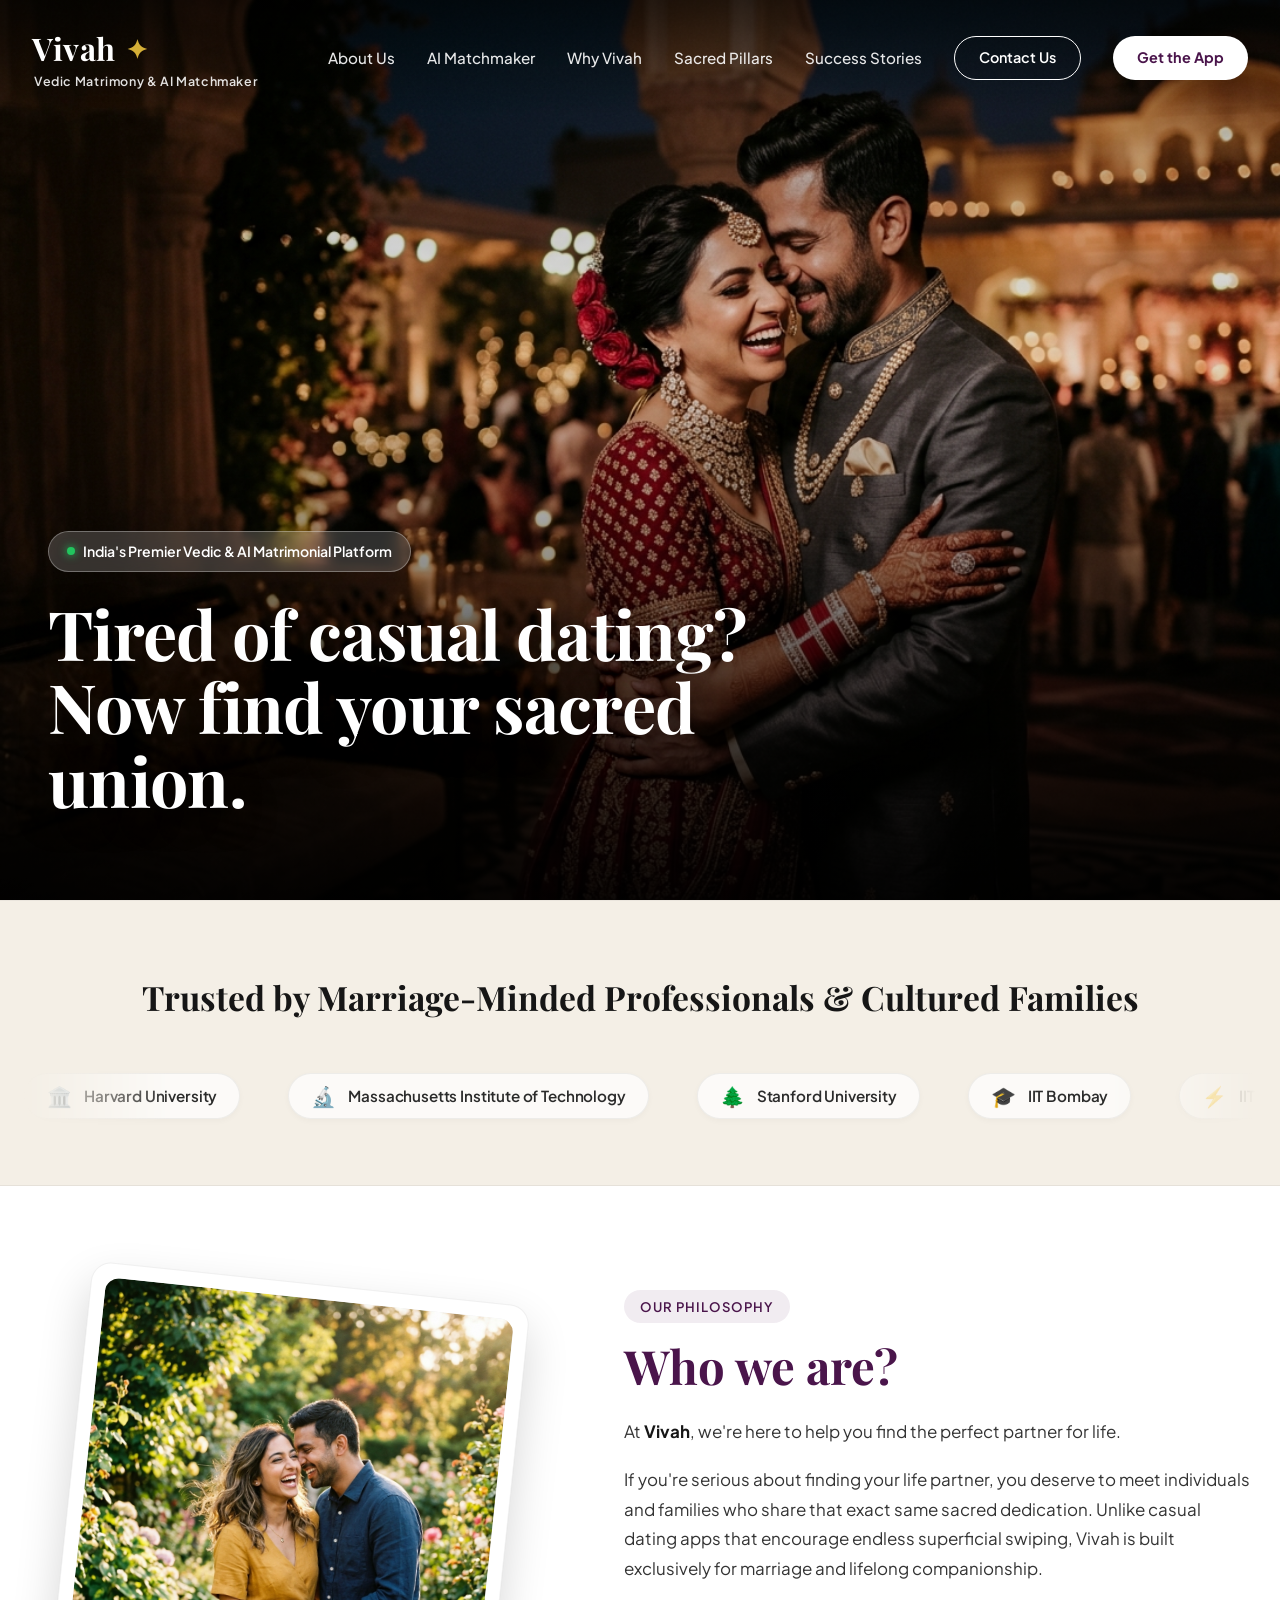
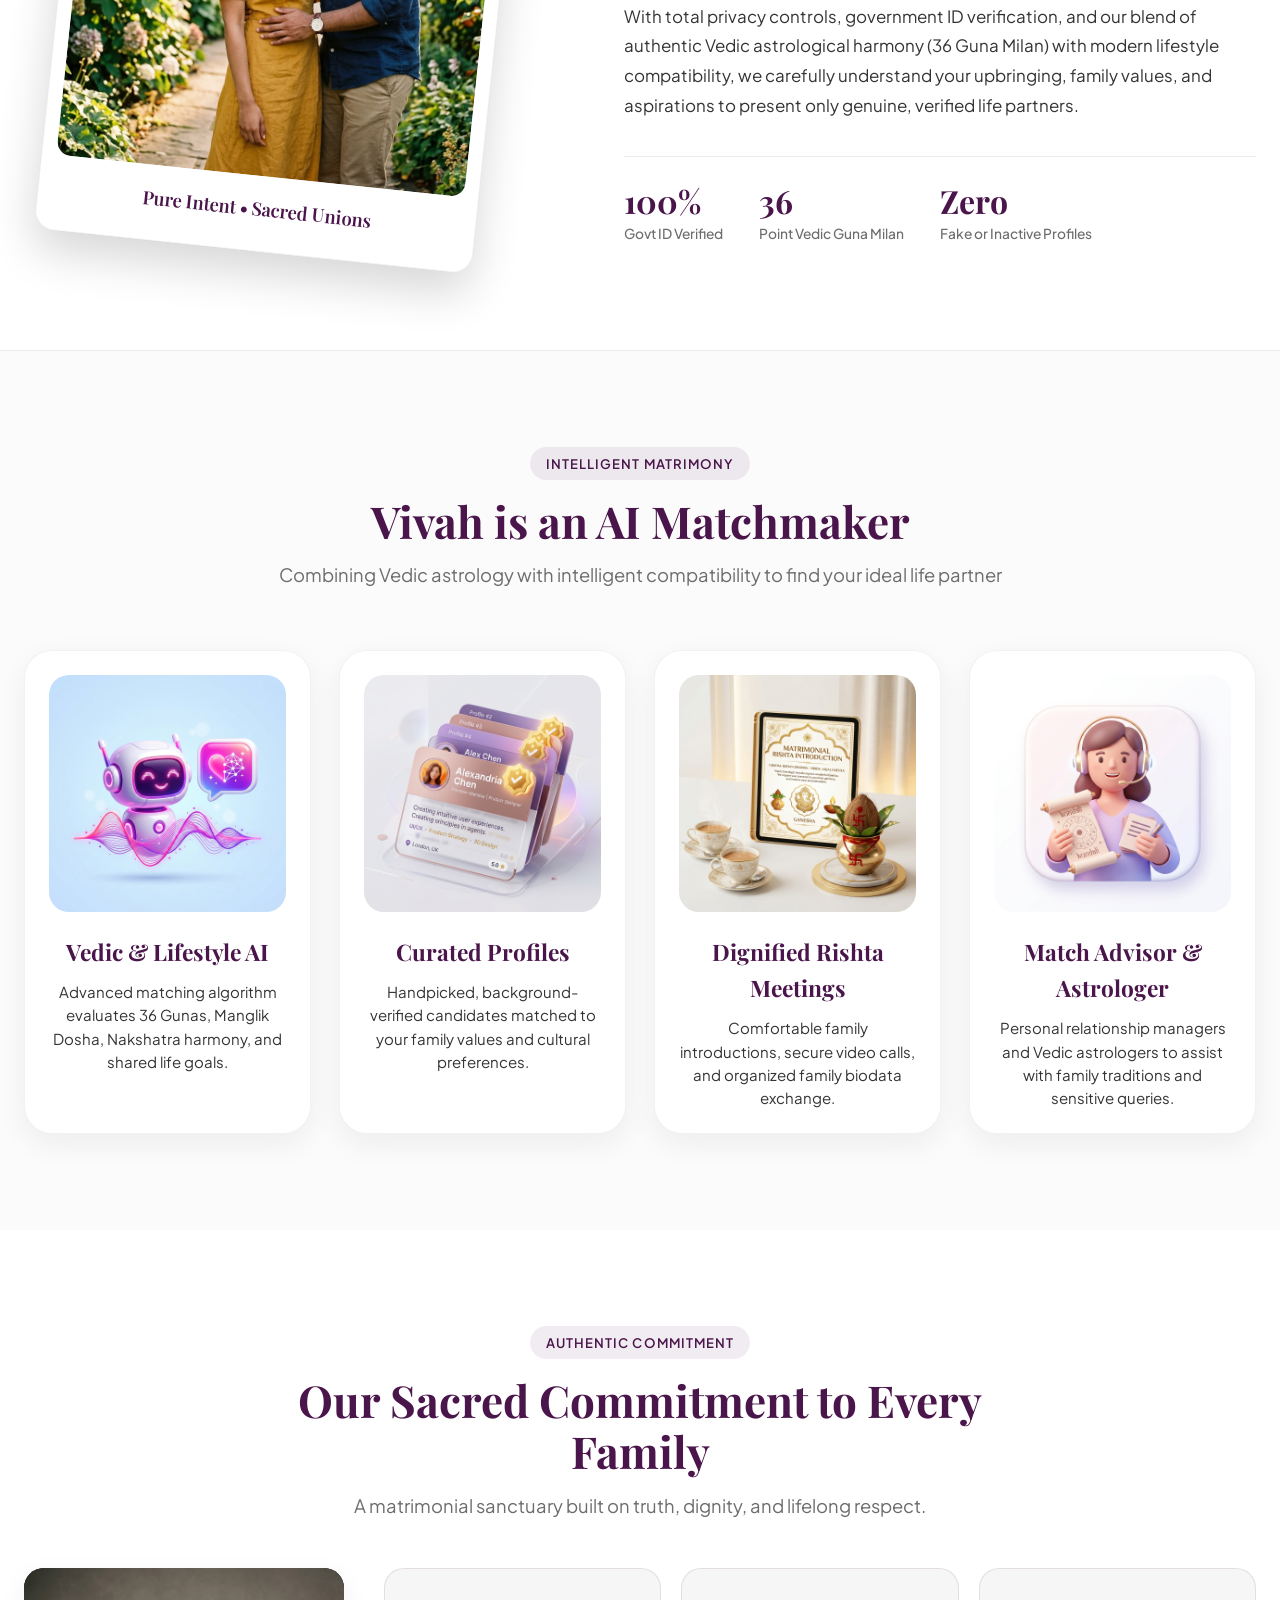
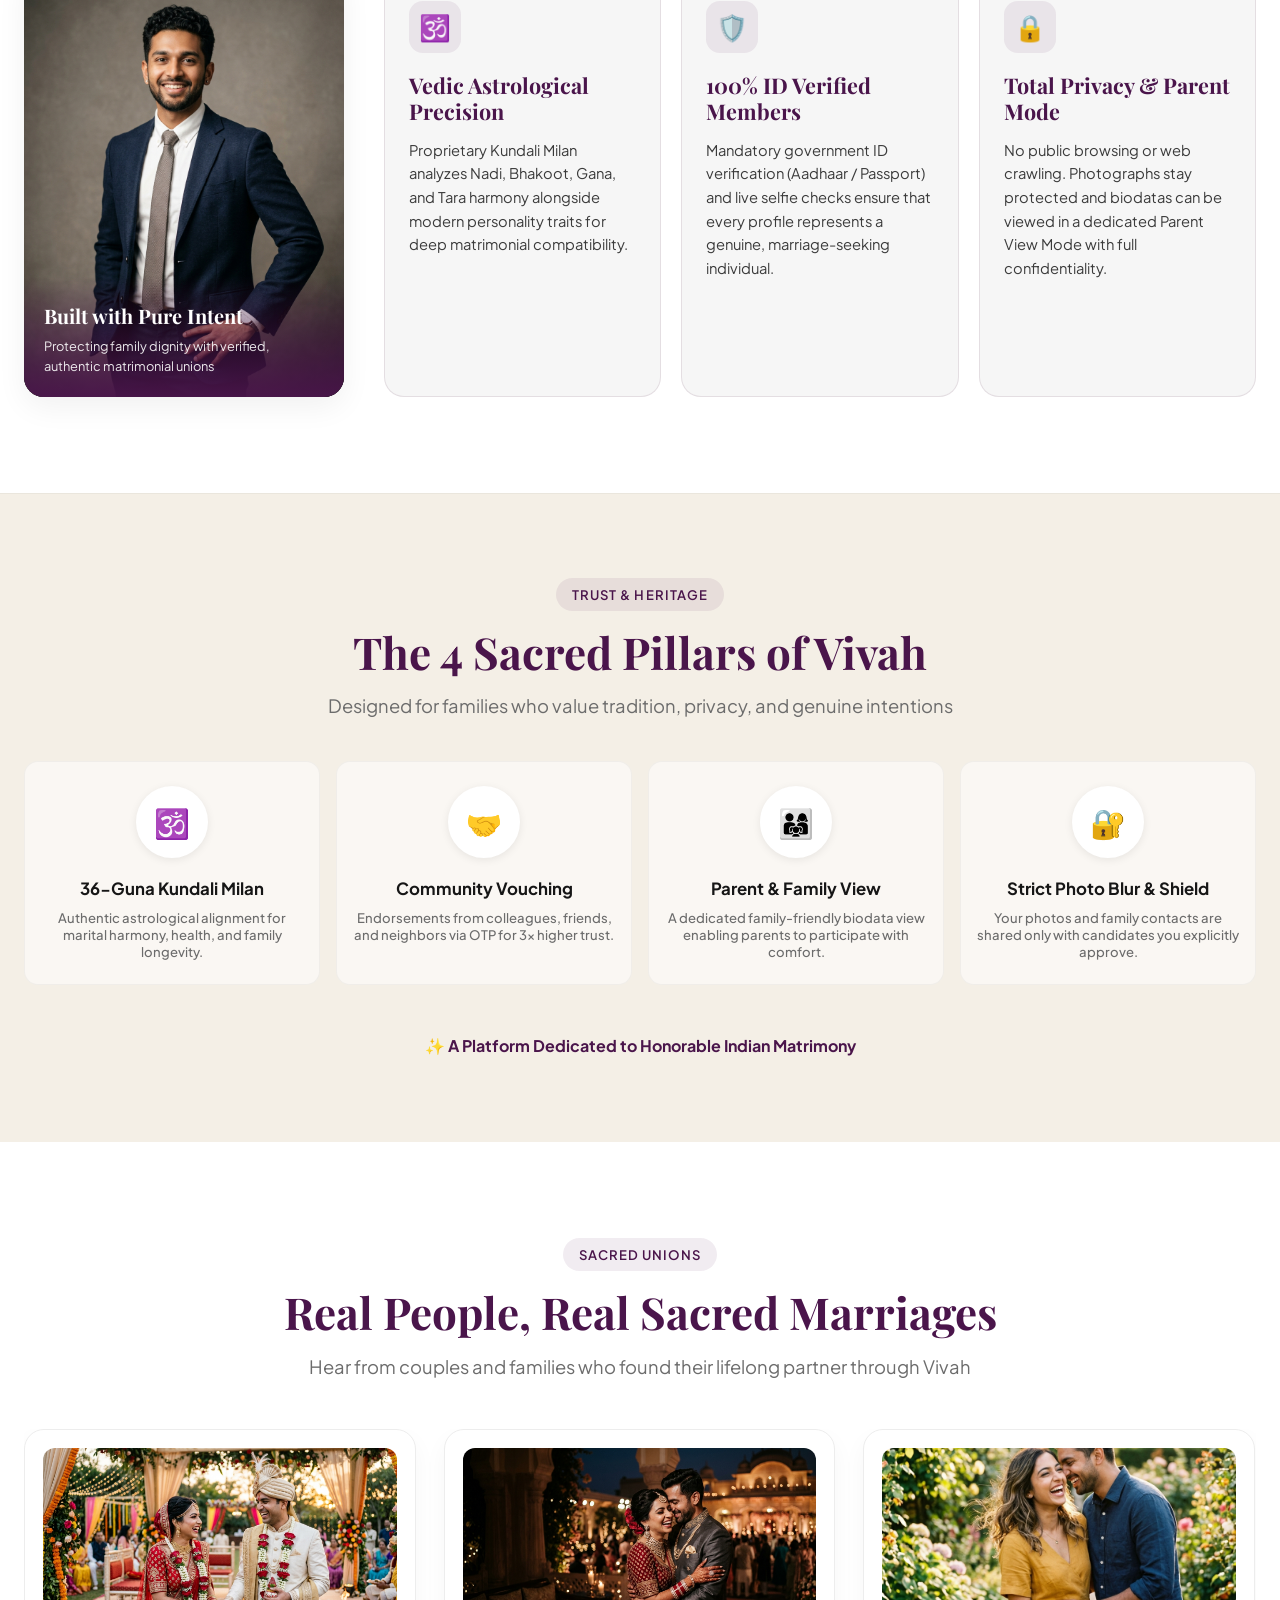
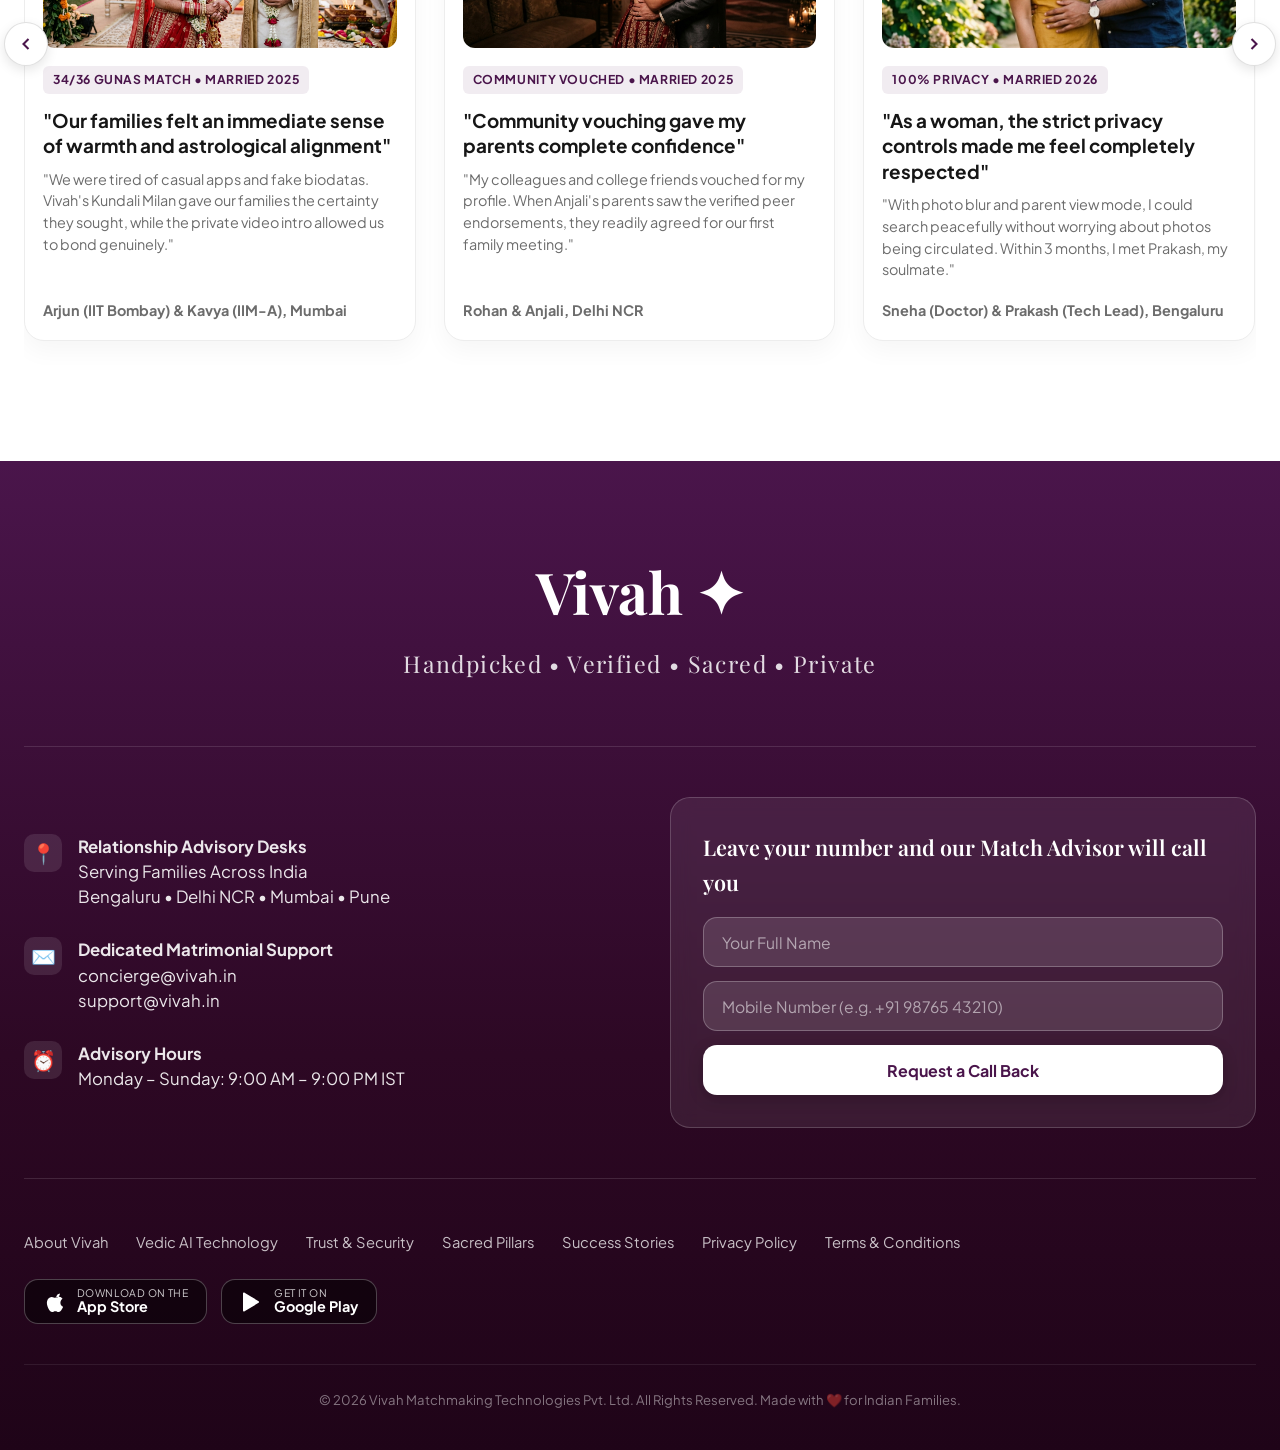
==== commit 31608402: "refactor: eliminate dummy data, strengthen sacred Vedic matrimonial positioning, and add authentic s" ====
--- a/index.html
+++ b/index.html
@@ -3,12 +3,12 @@
 <head>
   <meta charset="UTF-8" />
   <meta name="viewport" content="width=device-width, initial-scale=1.0, maximum-scale=1.0" />
-  <title>Vivah | India's Elite AI Matrimony & Sacred Matchmaking</title>
-  <meta name="description" content="Vivah is an exclusive, invite-only matrimonial matchmaking platform in India. AI-powered Vedic matchmaking, 100% ID-verified profiles, and total privacy for high-intent singles." />
+  <title>Vivah | India's Elite Vedic Matrimony & Sacred Matchmaking</title>
+  <meta name="description" content="Vivah is an exclusive matrimonial matchmaking platform in India. Vedic AI compatibility, 100% ID-verified profiles, community vouching, and total privacy for marriage-minded individuals and families." />
   
   <!-- Open Graph / Meta -->
-  <meta property="og:title" content="Vivah | India's Elite AI Matrimony & Sacred Matchmaking" />
-  <meta property="og:description" content="Tired of casual dating? Find your sacred union with 100% verified profiles, AI compatibility, and total privacy." />
+  <meta property="og:title" content="Vivah | India's Elite Vedic Matrimony & Sacred Matchmaking" />
+  <meta property="og:description" content="Tired of casual dating? Find your sacred union with 100% verified profiles, Vedic compatibility, and total family privacy." />
   <meta property="og:image" content="images/hero-bg.jpg" />
   
   <!-- Google Fonts -->
@@ -30,7 +30,7 @@
           <span>Vivah</span>
           <span class="brand-knot">✦</span>
         </a>
-        <span class="brand-subtext">India's Elite AI Matchmaker</span>
+        <span class="brand-subtext">Vedic Matrimony & AI Matchmaker</span>
       </div>
 
       <nav>
@@ -38,8 +38,8 @@
           <li><a href="#about-us" class="nav-link">About Us</a></li>
           <li><a href="#ai-matchmaker" class="nav-link">AI Matchmaker</a></li>
           <li><a href="#why-vivah" class="nav-link">Why Vivah</a></li>
-          <li><a href="#investors" class="nav-link">Investors</a></li>
-          <li><a href="#press" class="nav-link">Press</a></li>
+          <li><a href="#pillars" class="nav-link">Sacred Pillars</a></li>
+          <li><a href="#stories" class="nav-link">Success Stories</a></li>
           <li><a href="#contact-us" class="btn-pill-outline">Contact Us</a></li>
           <li><a href="#download" class="btn-pill-solid">Get the App</a></li>
         </ul>
@@ -64,7 +64,7 @@
       <div class="hero-content">
         <div class="hero-subtag">
           <span class="hero-subtag-dot"></span>
-          India's Premier AI Matrimonial Platform
+          India's Premier Vedic & AI Matrimonial Platform
         </div>
         <h1 class="hero-headline">
           Tired of casual dating?<br />
@@ -75,11 +75,11 @@
   </section>
 
   <!-- =========================================================================
-       PEDIGREE MARQUEE ("Built for India's Top 1% Singles")
+       PEDIGREE MARQUEE ("Built for Marriage-Minded Professionals & Cultured Families")
        ========================================================================= -->
   <section class="pedigree-section" id="pedigree">
     <div class="container">
-      <h2 class="pedigree-title">Built for India's Accomplished & Top 1% Singles</h2>
+      <h2 class="pedigree-title">Trusted by Marriage-Minded Professionals & Cultured Families</h2>
       <div class="marquee-container">
         <div class="marquee-track" id="marquee-track">
           <!-- Item 1 -->
@@ -240,10 +240,10 @@
               At <strong>Vivah</strong>, we're here to help you find the perfect partner for life.
             </p>
             <p>
-              If you're serious about finding your life partner, you deserve to meet others who share the exact same dedication. As an exclusive, invite-only matrimonial service, we focus on bringing together accomplished individuals who are ready for a lifelong commitment — not endless superficial swiping.
+              If you're serious about finding your life partner, you deserve to meet individuals and families who share that exact same sacred dedication. Unlike casual dating apps that encourage endless superficial swiping, Vivah is built exclusively for marriage and lifelong companionship.
             </p>
             <p>
-              With total privacy controls and the blend of our proprietary Vedic AI matching engine with seasoned matrimonial advisors, we carefully understand your family values, astrology, and personal aspirations to present only 100% verified, high-quality matches.
+              With total privacy controls, government ID verification, and our blend of authentic Vedic astrological harmony (36 Guna Milan) with modern lifestyle compatibility, we carefully understand your upbringing, family values, and aspirations to present only genuine, verified life partners.
             </p>
           </div>
 
@@ -253,11 +253,11 @@
               <p>Govt ID Verified</p>
             </div>
             <div class="about-stat-item">
-              <h4>34+</h4>
-              <p>Avg. Guna Compatibility</p>
+              <h4>36</h4>
+              <p>Point Vedic Guna Milan</p>
             </div>
             <div class="about-stat-item">
-              <h4>0%</h4>
+              <h4>Zero</h4>
               <p>Fake or Inactive Profiles</p>
             </div>
           </div>
@@ -272,19 +272,19 @@
   <section class="ai-matchmaker-section" id="ai-matchmaker">
     <div class="container">
       <div class="section-head-center">
-        <span class="section-tag">Intelligent Compatibility</span>
+        <span class="section-tag">Intelligent Matrimony</span>
         <h2 class="serif-title section-headline">Vivah is an AI Matchmaker</h2>
-        <p class="section-subhead">That talks to you, understands your values, and finds the right life partner for you</p>
+        <p class="section-subhead">Combining Vedic astrology with intelligent compatibility to find your ideal life partner</p>
       </div>
 
       <div class="ai-features-grid">
         <!-- Pillar 1 -->
         <div class="ai-feature-card">
           <div class="feature-visual-box">
-            <img src="images/feature-ai-talk.jpg" alt="Talk to our AI" loading="lazy" />
-          </div>
-          <h3 class="feature-card-title">Talk to our AI</h3>
-          <p class="feature-card-desc">Conversational AI deeply analyzes your background, communication style, and lifelong expectations.</p>
+            <img src="images/feature-ai-talk.jpg" alt="Vedic & Lifestyle Compatibility AI" loading="lazy" />
+          </div>
+          <h3 class="feature-card-title">Vedic & Lifestyle AI</h3>
+          <p class="feature-card-desc">Advanced matching algorithm evaluates 36 Gunas, Manglik Dosha, Nakshatra harmony, and shared life goals.</p>
         </div>
 
         <!-- Pillar 2 -->
@@ -293,16 +293,16 @@
             <img src="images/feature-curated.jpg" alt="Curated Profiles" loading="lazy" />
           </div>
           <h3 class="feature-card-title">Curated Profiles</h3>
-          <p class="feature-card-desc">Handpicked, background-verified candidates matched using 36-point Vedic and lifestyle parameters.</p>
+          <p class="feature-card-desc">Handpicked, background-verified candidates matched to your family values and cultural preferences.</p>
         </div>
 
         <!-- Pillar 3 -->
         <div class="ai-feature-card">
           <div class="feature-visual-box">
-            <img src="images/feature-setup-date.jpg" alt="Setup Rishta Meetings" loading="lazy" />
-          </div>
-          <h3 class="feature-card-title">Setup Rishta Meetings</h3>
-          <p class="feature-card-desc">Seamless introduction coordination, calendar sync, private video calls, and comfortable first meetings.</p>
+            <img src="images/feature-setup-date.jpg" alt="Dignified Rishta Introductions" loading="lazy" />
+          </div>
+          <h3 class="feature-card-title">Dignified Rishta Meetings</h3>
+          <p class="feature-card-desc">Comfortable family introductions, secure video calls, and organized family biodata exchange.</p>
         </div>
 
         <!-- Pillar 4 -->
@@ -310,8 +310,8 @@
           <div class="feature-visual-box">
             <img src="images/feature-match-advisor.jpg" alt="Talk to Match Advisor" loading="lazy" />
           </div>
-          <h3 class="feature-card-title">Talk to Match Advisor</h3>
-          <p class="feature-card-desc">Personal human matrimonial concierge and astrologers to assist with sensitive, family discussions.</p>
+          <h3 class="feature-card-title">Match Advisor & Astrologer</h3>
+          <p class="feature-card-desc">Personal relationship managers and Vedic astrologers to assist with family traditions and sensitive queries.</p>
         </div>
       </div>
     </div>
@@ -323,18 +323,18 @@
   <section class="trust-section" id="why-vivah">
     <div class="container">
       <div class="section-head-center" style="margin-bottom: 32px;">
-        <span class="section-tag">Integrity & Excellence</span>
-        <h2 class="serif-title section-headline">Built by Visionaries, Trusted by Families</h2>
-        <p class="section-subhead">Redefining modern matrimony with authenticity, safety, and serious intent.</p>
+        <span class="section-tag">Authentic Commitment</span>
+        <h2 class="serif-title section-headline">Our Sacred Commitment to Every Family</h2>
+        <p class="section-subhead">A matrimonial sanctuary built on truth, dignity, and lifelong respect.</p>
       </div>
 
       <div class="trust-wrapper">
-        <!-- Left: Founder Showcase Card -->
+        <!-- Left: Leadership & Mission Card -->
         <div class="trust-portrait-card">
           <img src="images/founders-showcase.jpg" alt="Leadership & Trust" loading="lazy" />
           <div class="portrait-badge-overlay">
             <div class="portrait-badge-title">Built with Pure Intent</div>
-            <div class="portrait-badge-sub">Empowering India's next generation to find lifelong partners</div>
+            <div class="portrait-badge-sub">Protecting family dignity with verified, authentic matrimonial unions</div>
           </div>
         </div>
 
@@ -342,224 +342,140 @@
         <div class="trust-cards-grid">
           <!-- Card 1 -->
           <div class="trust-value-card">
-            <div class="trust-icon-box">⭐</div>
-            <h3 class="trust-card-headline">10+ Years of Matchmaking Wisdom</h3>
+            <div class="trust-icon-box">🕉️</div>
+            <h3 class="trust-card-headline">Vedic Astrological Precision</h3>
             <p class="trust-card-text">
-              Our seasoned matchmakers collaborate with cutting-edge algorithmic intelligence to understand your subtlest preferences and surface true lifelong harmony.
+              Proprietary Kundali Milan analyzes Nadi, Bhakoot, Gana, and Tara harmony alongside modern personality traits for deep matrimonial compatibility.
             </p>
           </div>
 
           <!-- Card 2 -->
           <div class="trust-value-card">
             <div class="trust-icon-box">🛡️</div>
-            <h3 class="trust-card-headline">100% Verified Profiles</h3>
+            <h3 class="trust-card-headline">100% ID Verified Members</h3>
             <p class="trust-card-text">
-              Mandatory government ID verification, income authentication, and live selfie validation. Zero fake accounts, zero bots, zero ghosting.
+              Mandatory government ID verification (Aadhaar / Passport) and live selfie checks ensure that every profile represents a genuine, marriage-seeking individual.
             </p>
           </div>
 
           <!-- Card 3 -->
           <div class="trust-value-card">
             <div class="trust-icon-box">🔒</div>
-            <h3 class="trust-card-headline">Total Privacy Control</h3>
+            <h3 class="trust-card-headline">Total Privacy & Parent Mode</h3>
             <p class="trust-card-text">
-              Your profile is never open to public web search. Photographs and intimate background details remain concealed until mutual consent is granted.
-            </p>
-          </div>
-        </div>
-      </div>
-    </div>
-  </section>
-
-  <!-- =========================================================================
-       INVESTORS & MENTORS SECTION
-       ========================================================================= -->
-  <section class="investors-section" id="investors">
-    <div class="container">
-      <div class="investors-header">
-        <h2 class="serif-title">Our Investors & Mentors</h2>
-        <div class="vc-funds-row">
-          <span class="vc-badge">3One4 Capital</span>
-          <span class="vc-badge">9Unicorns</span>
-          <span class="vc-badge">Eximius</span>
-          <span class="vc-badge">Root Ventures</span>
-          <span class="vc-badge">Blume</span>
-        </div>
-      </div>
-
-      <div class="leaders-grid">
-        <!-- Leader 1 -->
-        <div class="leader-item">
-          <div class="leader-avatar">VS</div>
-          <div class="leader-name">Vijay Shekhar Sharma</div>
-          <div class="leader-role">Founder & CEO, Paytm</div>
-        </div>
-
-        <!-- Leader 2 -->
-        <div class="leader-item">
-          <div class="leader-avatar">KS</div>
-          <div class="leader-name">Kunal Shah</div>
-          <div class="leader-role">Founder & CEO, CRED</div>
-        </div>
-
-        <!-- Leader 3 -->
-        <div class="leader-item">
-          <div class="leader-avatar">RA</div>
-          <div class="leader-name">Ritesh Agarwal</div>
-          <div class="leader-role">Founder & CEO, OYO</div>
-        </div>
-
-        <!-- Leader 4 -->
-        <div class="leader-item">
-          <div class="leader-avatar">AG</div>
-          <div class="leader-name">Ashneer Grover</div>
-          <div class="leader-role">Founder & CEO, BharatPe</div>
-        </div>
-
-        <!-- Leader 5 -->
-        <div class="leader-item">
-          <div class="leader-avatar">LK</div>
-          <div class="leader-name">Lalit Keshre</div>
-          <div class="leader-role">Founder & CEO, Groww</div>
-        </div>
-
-        <!-- Leader 6 -->
-        <div class="leader-item">
-          <div class="leader-avatar">AH</div>
-          <div class="leader-name">Ashish Hemrajani</div>
-          <div class="leader-role">Founder, BookMyShow</div>
-        </div>
-
-        <!-- Leader 7 -->
-        <div class="leader-item">
-          <div class="leader-avatar">GG</div>
-          <div class="leader-name">Gaurav Gupta</div>
-          <div class="leader-role">Co-founder, Zomato</div>
-        </div>
-
-        <!-- Leader 8 -->
-        <div class="leader-item">
-          <div class="leader-avatar">AB</div>
-          <div class="leader-name">Aloke Bajpai</div>
-          <div class="leader-role">Founder & CEO, ixigo</div>
-        </div>
-
-        <!-- Leader 9 -->
-        <div class="leader-item">
-          <div class="leader-avatar">NM</div>
-          <div class="leader-name">Nitish Mittersain</div>
-          <div class="leader-role">Founder & CEO, Nazara</div>
-        </div>
-
-        <!-- Leader 10 -->
-        <div class="leader-item">
-          <div class="leader-avatar">SN</div>
-          <div class="leader-name">Sandeep Nailwal</div>
-          <div class="leader-role">Co-founder, Polygon</div>
-        </div>
-
-        <!-- Leader 11 -->
-        <div class="leader-item">
-          <div class="leader-avatar">AH</div>
-          <div class="leader-name">Abhay Hanjura</div>
-          <div class="leader-role">Co-founder, Licious</div>
-        </div>
-
-        <!-- Leader 12 -->
-        <div class="leader-item">
-          <div class="leader-avatar">JG</div>
-          <div class="leader-name">Jitendra Gupta</div>
-          <div class="leader-role">Founder & CEO, Jupiter</div>
-        </div>
-      </div>
-
-      <div class="investors-more-tag">+15 More Prominent Indian Leaders & Angels</div>
-    </div>
-  </section>
-
-  <!-- =========================================================================
-       FEATURED IN / PRESS RELEASES CAROUSEL
-       ========================================================================= -->
-  <section class="press-section" id="press">
+              No public browsing or web crawling. Photographs stay protected and biodatas can be viewed in a dedicated Parent View Mode with full confidentiality.
+            </p>
+          </div>
+        </div>
+      </div>
+    </div>
+  </section>
+
+  <!-- =========================================================================
+       SACRED PILLARS OF VIVAH (Replacing Dummy Investors Section)
+       ========================================================================= -->
+  <section class="investors-section" id="pillars">
+    <div class="container">
+      <div class="section-head-center" style="margin-bottom: 40px;">
+        <span class="section-tag">Trust & Heritage</span>
+        <h2 class="serif-title section-headline">The 4 Sacred Pillars of Vivah</h2>
+        <p class="section-subhead">Designed for families who value tradition, privacy, and genuine intentions</p>
+      </div>
+
+      <div class="leaders-grid" style="grid-template-columns: repeat(4, 1fr);">
+        <!-- Pillar 1 -->
+        <div class="leader-item" style="padding: 24px 16px;">
+          <div class="leader-avatar" style="font-size: 1.8rem; background: #fff;">🕉️</div>
+          <div class="leader-name" style="font-size: 1.05rem; margin-top: 8px;">36-Guna Kundali Milan</div>
+          <div class="leader-role" style="font-size: 0.82rem; margin-top: 6px;">Authentic astrological alignment for marital harmony, health, and family longevity.</div>
+        </div>
+
+        <!-- Pillar 2 -->
+        <div class="leader-item" style="padding: 24px 16px;">
+          <div class="leader-avatar" style="font-size: 1.8rem; background: #fff;">🤝</div>
+          <div class="leader-name" style="font-size: 1.05rem; margin-top: 8px;">Community Vouching</div>
+          <div class="leader-role" style="font-size: 0.82rem; margin-top: 6px;">Endorsements from colleagues, friends, and neighbors via OTP for 3x higher trust.</div>
+        </div>
+
+        <!-- Pillar 3 -->
+        <div class="leader-item" style="padding: 24px 16px;">
+          <div class="leader-avatar" style="font-size: 1.8rem; background: #fff;">👨‍👩‍👧</div>
+          <div class="leader-name" style="font-size: 1.05rem; margin-top: 8px;">Parent & Family View</div>
+          <div class="leader-role" style="font-size: 0.82rem; margin-top: 6px;">A dedicated family-friendly biodata view enabling parents to participate with comfort.</div>
+        </div>
+
+        <!-- Pillar 4 -->
+        <div class="leader-item" style="padding: 24px 16px;">
+          <div class="leader-avatar" style="font-size: 1.8rem; background: #fff;">🔐</div>
+          <div class="leader-name" style="font-size: 1.05rem; margin-top: 8px;">Strict Photo Blur & Shield</div>
+          <div class="leader-role" style="font-size: 0.82rem; margin-top: 6px;">Your photos and family contacts are shared only with candidates you explicitly approve.</div>
+        </div>
+      </div>
+
+      <div class="investors-more-tag" style="margin-top: 48px; color: var(--color-vistara);">
+        ✨ A Platform Dedicated to Honorable Indian Matrimony
+      </div>
+    </div>
+  </section>
+
+  <!-- =========================================================================
+       REAL SUCCESS STORIES (Replacing Dummy Press Section)
+       ========================================================================= -->
+  <section class="press-section" id="stories">
     <div class="container">
       <div class="section-head-center" style="margin-bottom: 24px;">
-        <span class="section-tag">Media & Recognition</span>
-        <h2 class="serif-title section-headline">Featured In</h2>
+        <span class="section-tag">Sacred Unions</span>
+        <h2 class="serif-title section-headline">Real People, Real Sacred Marriages</h2>
+        <p class="section-subhead">Hear from couples and families who found their lifelong partner through Vivah</p>
       </div>
 
       <div class="press-carousel-wrapper">
-        <button class="carousel-nav-btn prev" id="press-prev" aria-label="Previous article">
+        <button class="carousel-nav-btn prev" id="press-prev" aria-label="Previous story">
           <svg width="20" height="20" viewBox="0 0 24 24" fill="none" stroke="currentColor" stroke-width="2.5"><polyline points="15 18 9 12 15 6"></polyline></svg>
         </button>
 
         <div class="press-track" id="press-track">
-          <!-- Slide 1 -->
+          <!-- Story 1 -->
           <article class="press-card">
             <div class="press-card-img-wrap">
-              <img src="images/press-cover-1.jpg" alt="Economic Times coverage" loading="lazy" />
-            </div>
-            <span class="press-publisher-badge">The Economic Times</span>
-            <h3 class="press-card-title">Vivah introduces India's first AI-driven Vedic Matchmaker for high-intent marriages</h3>
+              <img src="images/success-couple-1.jpg" alt="Arjun and Kavya Marriage" loading="lazy" />
+            </div>
+            <span class="press-publisher-badge">34/36 Gunas Match • Married 2025</span>
+            <h3 class="press-card-title">"Our families felt an immediate sense of warmth and astrological alignment"</h3>
             <p class="press-card-snippet">
-              Combining ancient 36-point Guna Milan with state-of-the-art behavioral neural models, Vivah is redefining how India's professionals discover lifelong compatibility.
-            </p>
-            <a href="#press" class="press-card-link">Read full story →</a>
+              "We were tired of casual apps and fake biodatas. Vivah's Kundali Milan gave our families the certainty they sought, while the private video intro allowed us to bond genuinely."
+            </p>
+            <span class="press-card-link" style="color: var(--color-muted);">Arjun (IIT Bombay) & Kavya (IIM-A), Mumbai</span>
           </article>
 
-          <!-- Slide 2 -->
+          <!-- Story 2 -->
           <article class="press-card">
             <div class="press-card-img-wrap">
-              <img src="images/hero-bg.jpg" alt="NDTV Profit coverage" loading="lazy" />
-            </div>
-            <span class="press-publisher-badge">NDTV Profit</span>
-            <h3 class="press-card-title">Why India's Gen Z and Millennials are abandoning casual swiping for verified matrimony</h3>
+              <img src="images/hero-bg.jpg" alt="Rohan and Anjali Wedding" loading="lazy" />
+            </div>
+            <span class="press-publisher-badge">Community Vouched • Married 2025</span>
+            <h3 class="press-card-title">"Community vouching gave my parents complete confidence"</h3>
             <p class="press-card-snippet">
-              Fatigued by endless superficial swiping, accomplished young professionals in Delhi, Mumbai, and Bengaluru turn to privacy-first, verified matchmaking platforms.
-            </p>
-            <a href="#press" class="press-card-link">Read full story →</a>
+              "My colleagues and college friends vouched for my profile. When Anjali's parents saw the verified peer endorsements, they readily agreed for our first family meeting."
+            </p>
+            <span class="press-card-link" style="color: var(--color-muted);">Rohan & Anjali, Delhi NCR</span>
           </article>
 
-          <!-- Slide 3 -->
+          <!-- Story 3 -->
           <article class="press-card">
             <div class="press-card-img-wrap">
-              <img src="images/about-us.jpg" alt="Fortune India coverage" loading="lazy" />
-            </div>
-            <span class="press-publisher-badge">Fortune India</span>
-            <h3 class="press-card-title">Vedic Wisdom meets Machine Learning: How Vivah is solving modern marriage challenges</h3>
+              <img src="images/about-us.jpg" alt="Sneha and Prakash Union" loading="lazy" />
+            </div>
+            <span class="press-publisher-badge">100% Privacy • Married 2026</span>
+            <h3 class="press-card-title">"As a woman, the strict privacy controls made me feel completely respected"</h3>
             <p class="press-card-snippet">
-              From family values to astrological alignment, Vivah's intelligent concierge service bridges generational trust with modern individual choice.
-            </p>
-            <a href="#press" class="press-card-link">Read full story →</a>
+              "With photo blur and parent view mode, I could search peacefully without worrying about photos being circulated. Within 3 months, I met Prakash, my soulmate."
+            </p>
+            <span class="press-card-link" style="color: var(--color-muted);">Sneha (Doctor) & Prakash (Tech Lead), Bengaluru</span>
           </article>
-
-          <!-- Slide 4 -->
-          <article class="press-card">
-            <div class="press-card-img-wrap">
-              <img src="images/founders-showcase.jpg" alt="Moneycontrol coverage" loading="lazy" />
-            </div>
-            <span class="press-publisher-badge">Moneycontrol</span>
-            <h3 class="press-card-title">Inside Vivah's 100% ID-verified invite-only approach to modern Indian matrimony</h3>
-            <p class="press-card-snippet">
-              By enforcing strict Aadhaar/passport verification and community vouching, Vivah boasts a 0% fake profile rate across its high-income member base.
-            </p>
-            <a href="#press" class="press-card-link">Read full story →</a>
-          </article>
-
-          <!-- Slide 5 -->
-          <article class="press-card">
-            <div class="press-card-img-wrap">
-              <img src="images/feature-curated.jpg" alt="Inc42 coverage" loading="lazy" />
-            </div>
-            <span class="press-publisher-badge">Inc42</span>
-            <h3 class="press-card-title">Shark Tank fame leaders back Vivah in expanding India's premier AI matchmaking network</h3>
-            <p class="press-card-snippet">
-              Top unicorn founders and tier-1 venture capital funds back the mission to build India's most trusted, serious matrimonial sanctuary.
-            </p>
-            <a href="#press" class="press-card-link">Read full story →</a>
-          </article>
-        </div>
-
-        <button class="carousel-nav-btn next" id="press-next" aria-label="Next article">
+        </div>
+
+        <button class="carousel-nav-btn next" id="press-next" aria-label="Next story">
           <svg width="20" height="20" viewBox="0 0 24 24" fill="none" stroke="currentColor" stroke-width="2.5"><polyline points="9 18 15 12 9 6"></polyline></svg>
         </button>
       </div>
@@ -567,13 +483,13 @@
   </section>
 
   <!-- =========================================================================
-       GRAND ROYAL FOOTER & INSTANT CALLBACK CONCIERGE
+       GRAND ROYAL FOOTER & CONCIERGE CALLBACK
        ========================================================================= -->
   <footer class="royal-footer" id="contact-us">
     <div class="container">
       <div class="footer-brand-hero">
         <div class="footer-logo">Vivah ✦</div>
-        <div class="footer-tagline">Handpicked • Verified • Private</div>
+        <div class="footer-tagline">Handpicked • Verified • Sacred • Private</div>
       </div>
 
       <div class="footer-contact-row">
@@ -582,16 +498,16 @@
           <div class="contact-info-block">
             <div class="contact-info-icon">📍</div>
             <div class="contact-info-text">
-              <strong>Executive Office</strong><br />
-              Tower B, 7th Floor, DLF Cyber City,<br />
-              Gurgaon, NCR Delhi, 122002
+              <strong>Relationship Advisory Desks</strong><br />
+              Serving Families Across India<br />
+              Bengaluru • Delhi NCR • Mumbai • Pune
             </div>
           </div>
 
           <div class="contact-info-block">
             <div class="contact-info-icon">✉️</div>
             <div class="contact-info-text">
-              <strong>Concierge Desk</strong><br />
+              <strong>Dedicated Matrimonial Support</strong><br />
               concierge@vivah.in<br />
               support@vivah.in
             </div>
@@ -600,7 +516,7 @@
           <div class="contact-info-block">
             <div class="contact-info-icon">⏰</div>
             <div class="contact-info-text">
-              <strong>Relationship Advisory Hours</strong><br />
+              <strong>Advisory Hours</strong><br />
               Monday – Sunday: 9:00 AM – 9:00 PM IST
             </div>
           </div>
@@ -608,7 +524,7 @@
 
         <!-- Right: Callback Request Form -->
         <div class="callback-form-card" id="download">
-          <h3>Leave your number and we'll call you shortly</h3>
+          <h3>Leave your number and our Match Advisor will call you</h3>
           <form class="callback-form" id="callback-form">
             <input type="text" class="form-input" id="user-name" placeholder="Your Full Name" required />
             <input type="tel" class="form-input" id="user-phone" placeholder="Mobile Number (e.g. +91 98765 43210)" required />
@@ -622,12 +538,12 @@
       <div class="footer-nav-row">
         <ul class="footer-links-list">
           <li><a href="#about-us">About Vivah</a></li>
-          <li><a href="#ai-matchmaker">AI Technology</a></li>
-          <li><a href="#why-vivah">Privacy & Security</a></li>
-          <li><a href="#">Vedic Astrological Guide</a></li>
+          <li><a href="#ai-matchmaker">Vedic AI Technology</a></li>
+          <li><a href="#why-vivah">Trust & Security</a></li>
+          <li><a href="#pillars">Sacred Pillars</a></li>
+          <li><a href="#stories">Success Stories</a></li>
+          <li><a href="#">Privacy Policy</a></li>
           <li><a href="#">Terms & Conditions</a></li>
-          <li><a href="#">Privacy Policy</a></li>
-          <li><a href="#">Careers</a></li>
         </ul>
 
         <div class="app-badges-row">
@@ -650,7 +566,7 @@
       </div>
 
       <div class="footer-legal-copy">
-        © 2026 Vivah Matchmaking Technologies Pvt. Ltd. All Rights Reserved. Made with ❤️ for India.
+        © 2026 Vivah Matchmaking Technologies Pvt. Ltd. All Rights Reserved. Made with ❤️ for Indian Families.
       </div>
     </div>
   </footer>
@@ -660,7 +576,7 @@
     <div style="font-size: 1.5rem;">✅</div>
     <div>
       <strong style="display: block; font-size: 0.95rem;">Request Received!</strong>
-      <span style="font-size: 0.85rem; color: #555;">Our Match Advisor will call you within 15 minutes.</span>
+      <span style="font-size: 0.85rem; color: #555;">Our Match Advisor will call you shortly.</span>
     </div>
   </div>
 
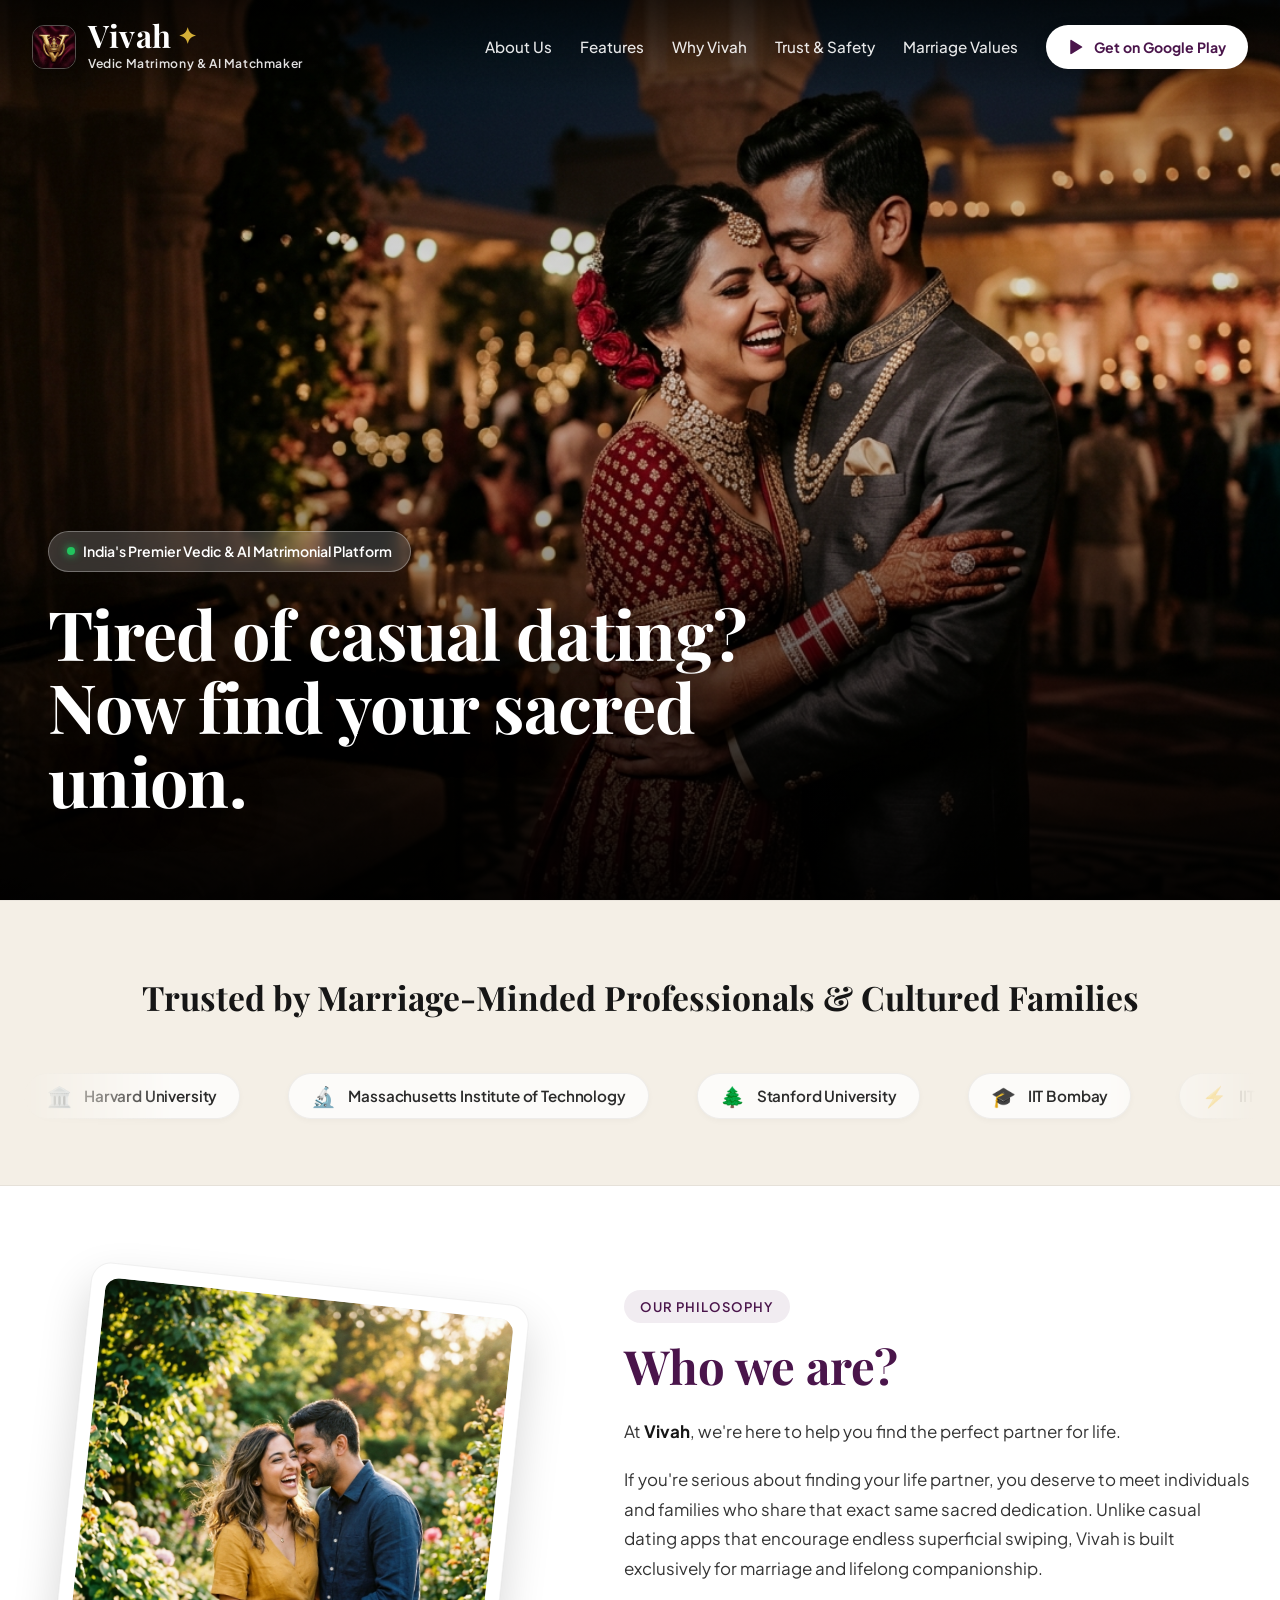
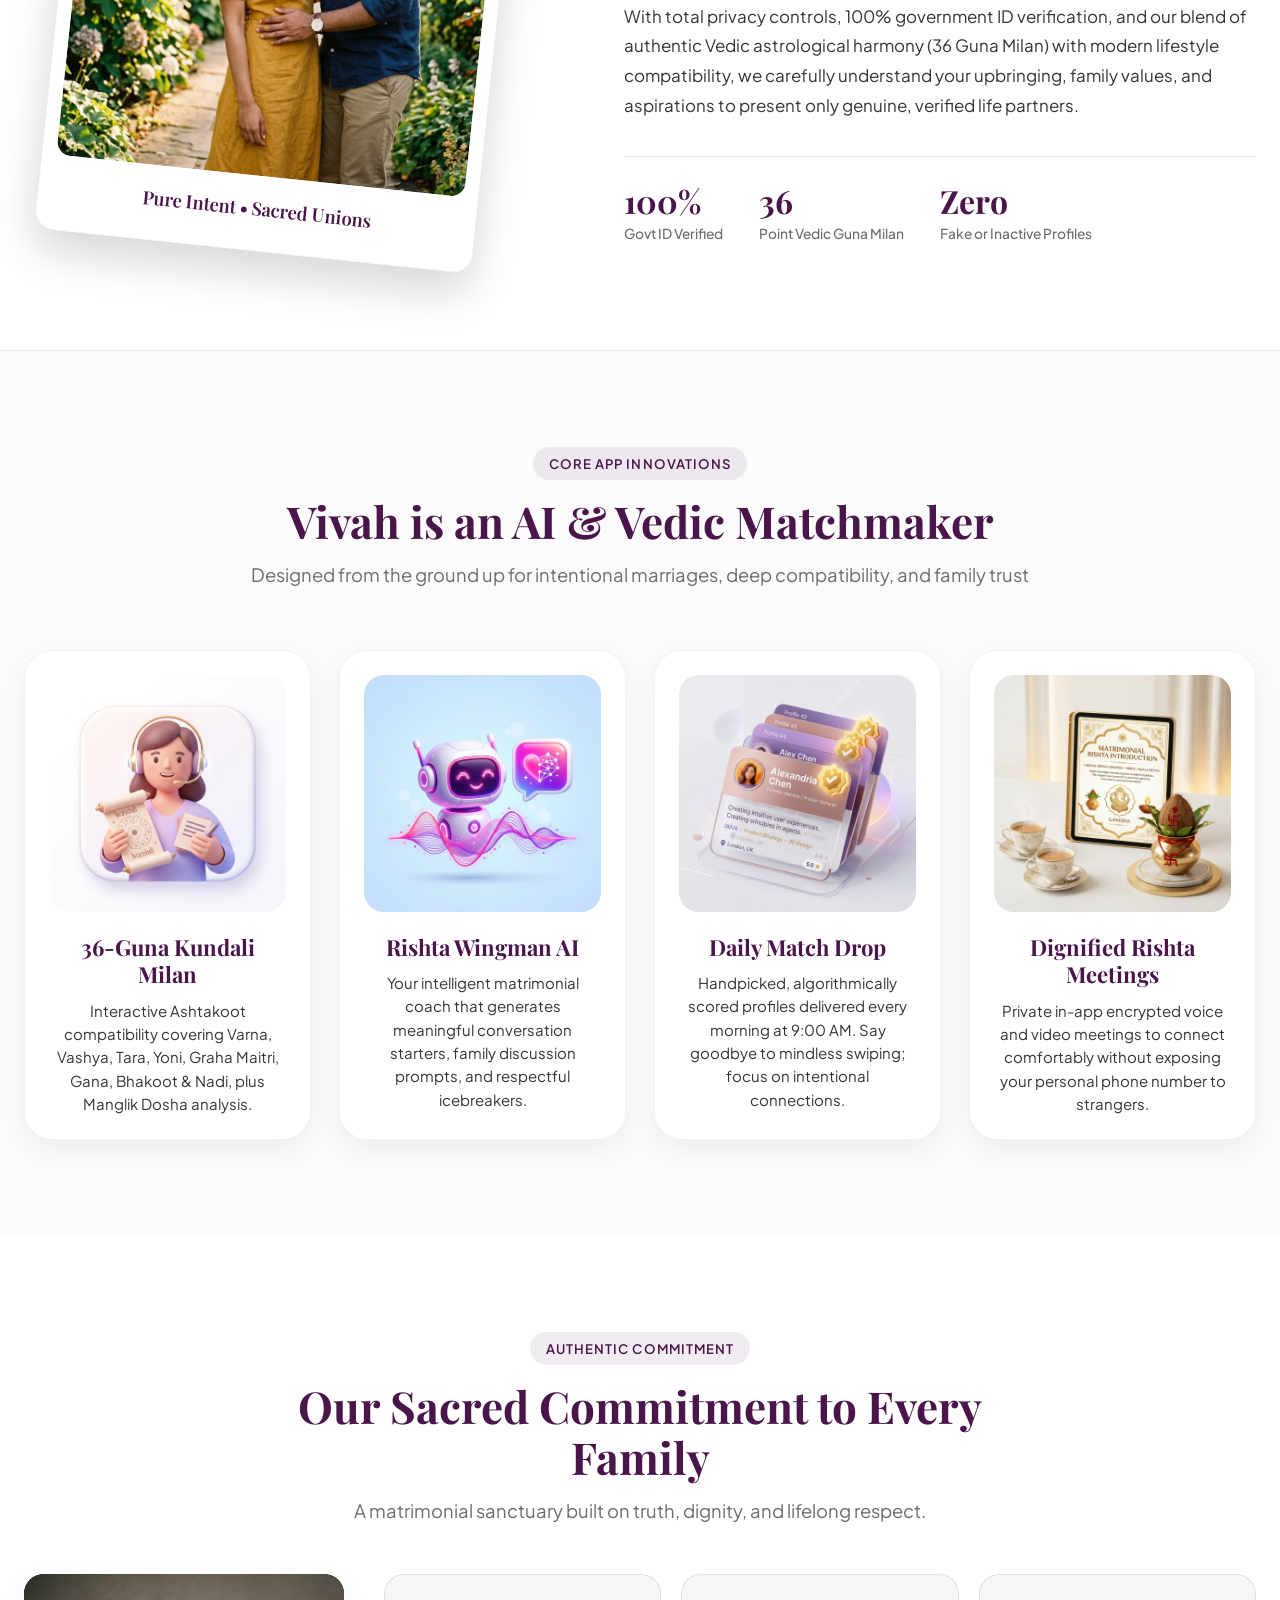
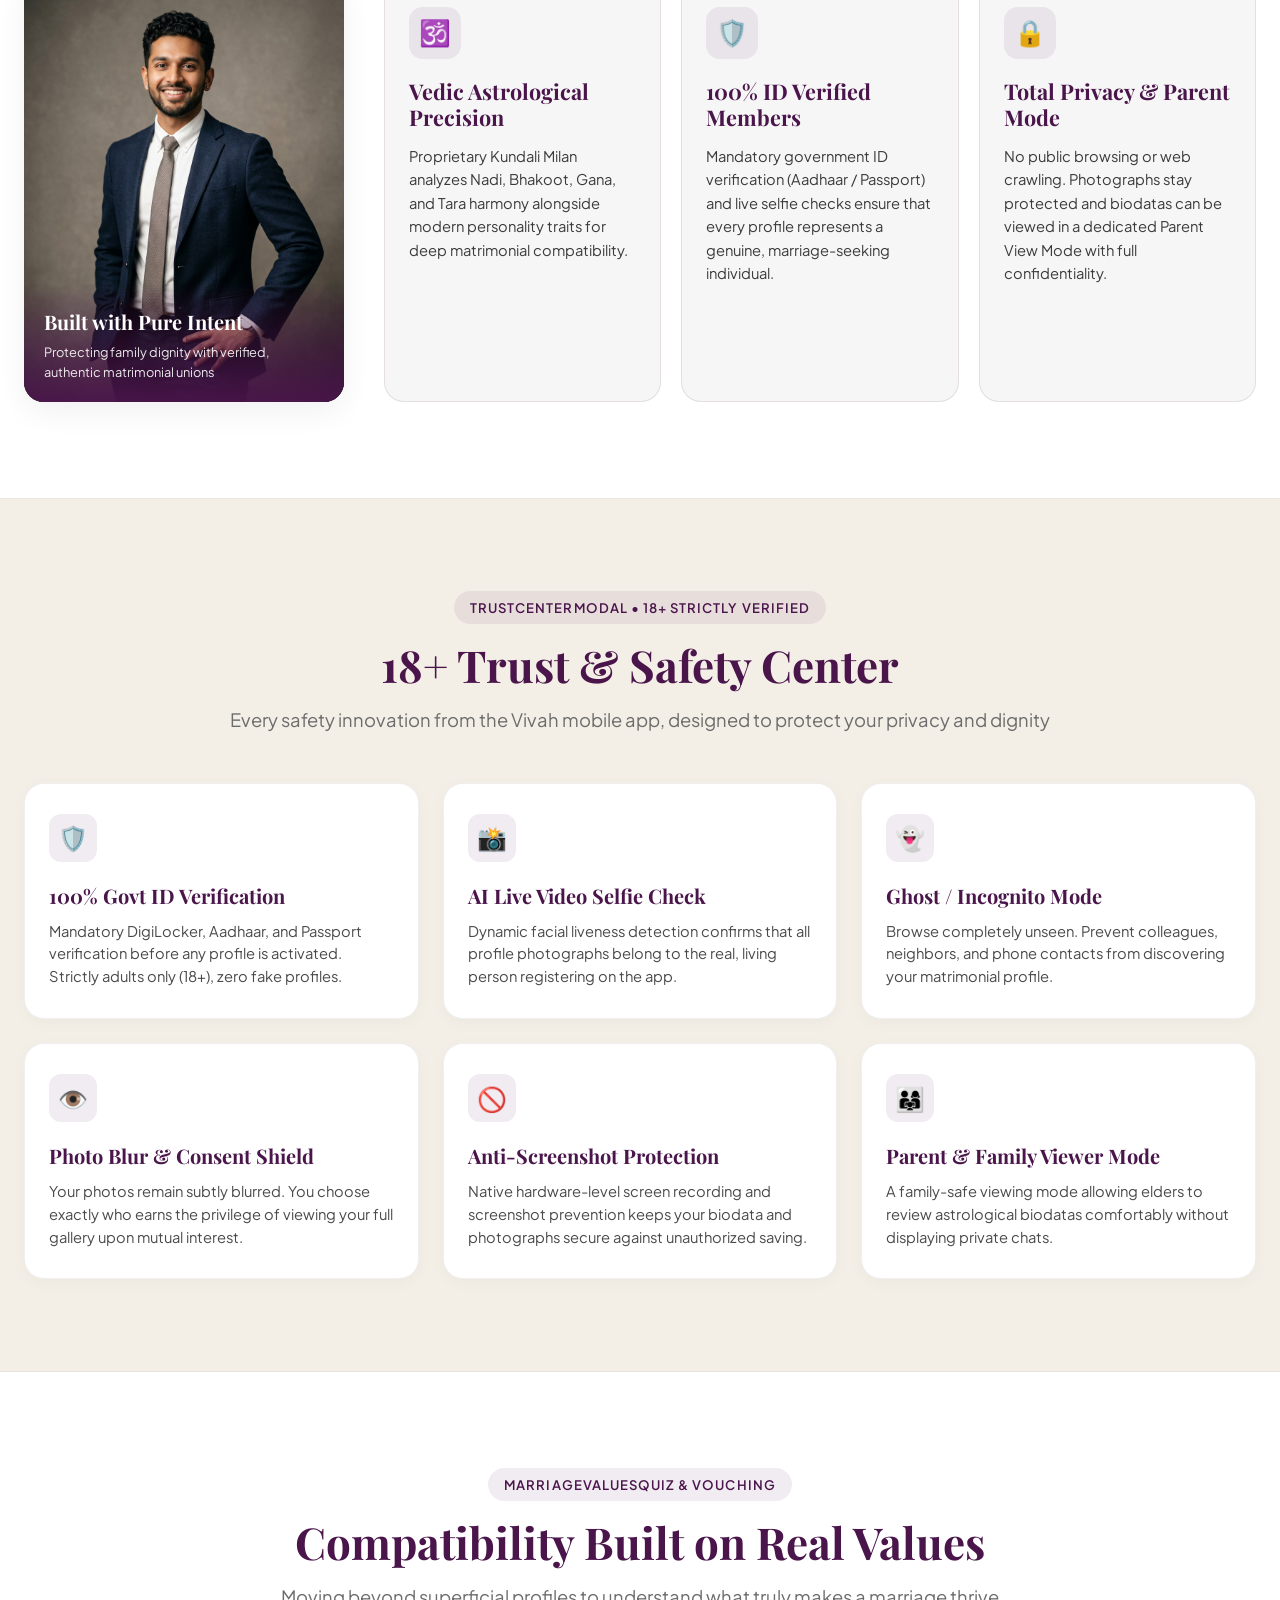
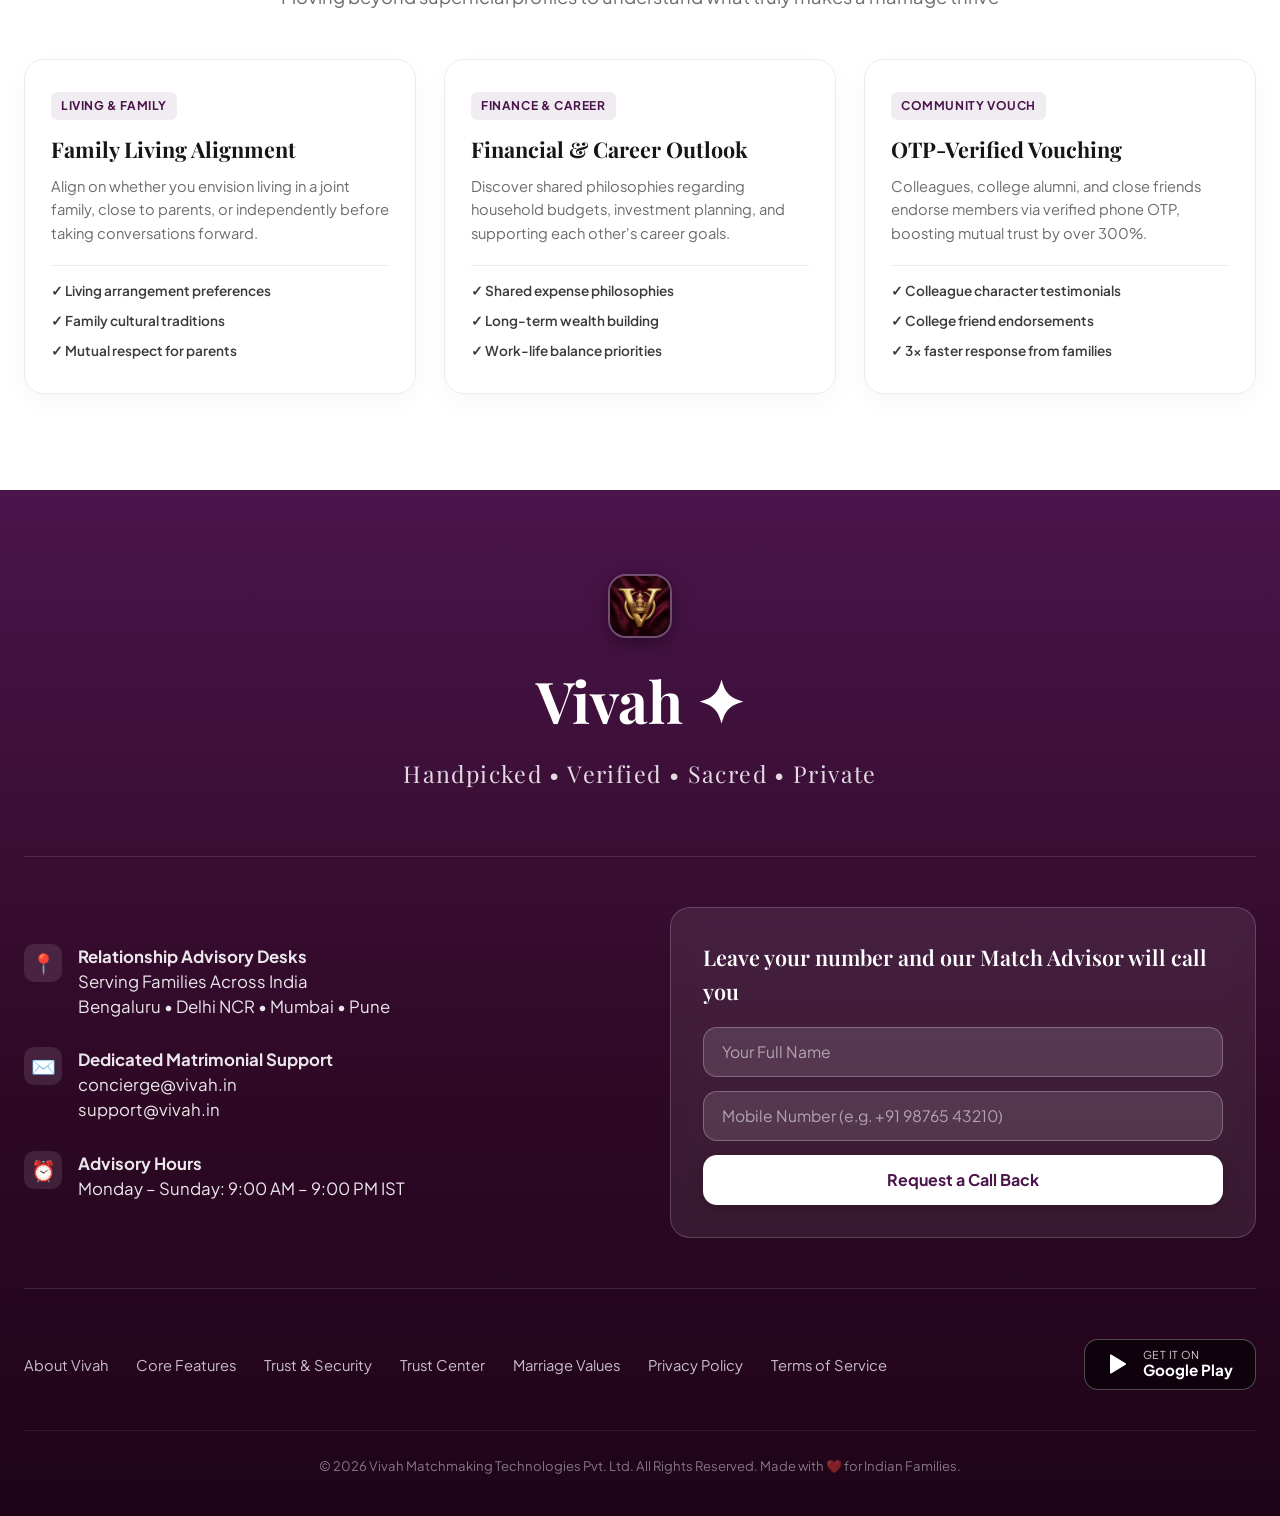
==== commit 160acb3c: "feat: add vivah app logo, align sections with vivahapp codebase (trust center, values quiz, wingman " ====
--- a/index.html
+++ b/index.html
@@ -3,11 +3,15 @@
 <head>
   <meta charset="UTF-8" />
   <meta name="viewport" content="width=device-width, initial-scale=1.0, maximum-scale=1.0" />
-  <title>Vivah | India's Elite Vedic Matrimony & Sacred Matchmaking</title>
+  <title>Vivah | India's Elite Vedic Matrimony & AI Matchmaking</title>
   <meta name="description" content="Vivah is an exclusive matrimonial matchmaking platform in India. Vedic AI compatibility, 100% ID-verified profiles, community vouching, and total privacy for marriage-minded individuals and families." />
   
+  <!-- Favicon -->
+  <link rel="icon" type="image/png" href="images/favicon.png" />
+  <link rel="apple-touch-icon" href="images/vivah-logo.png" />
+  
   <!-- Open Graph / Meta -->
-  <meta property="og:title" content="Vivah | India's Elite Vedic Matrimony & Sacred Matchmaking" />
+  <meta property="og:title" content="Vivah | India's Elite Vedic Matrimony & AI Matchmaking" />
   <meta property="og:description" content="Tired of casual dating? Find your sacred union with 100% verified profiles, Vedic compatibility, and total family privacy." />
   <meta property="og:image" content="images/hero-bg.jpg" />
   
@@ -26,22 +30,29 @@
   <header class="site-header" id="site-header">
     <div class="nav-inner">
       <div class="brand-wrapper">
-        <a href="#hero" class="nav-brand">
-          <span>Vivah</span>
-          <span class="brand-knot">✦</span>
+        <a href="#hero" style="display: flex; align-items: center; gap: 12px;">
+          <img src="images/vivah-logo.png" alt="Vivah Logo" class="nav-brand-logo" />
+          <div class="brand-text-col">
+            <div class="nav-brand">
+              <span>Vivah</span>
+              <span class="brand-knot">✦</span>
+            </div>
+            <span class="brand-subtext">Vedic Matrimony & AI Matchmaker</span>
+          </div>
         </a>
-        <span class="brand-subtext">Vedic Matrimony & AI Matchmaker</span>
       </div>
 
       <nav>
         <ul class="nav-menu" id="nav-menu">
           <li><a href="#about-us" class="nav-link">About Us</a></li>
-          <li><a href="#ai-matchmaker" class="nav-link">AI Matchmaker</a></li>
+          <li><a href="#ai-matchmaker" class="nav-link">Features</a></li>
           <li><a href="#why-vivah" class="nav-link">Why Vivah</a></li>
-          <li><a href="#pillars" class="nav-link">Sacred Pillars</a></li>
-          <li><a href="#stories" class="nav-link">Success Stories</a></li>
-          <li><a href="#contact-us" class="btn-pill-outline">Contact Us</a></li>
-          <li><a href="#download" class="btn-pill-solid">Get the App</a></li>
+          <li><a href="#trust-center" class="nav-link">Trust & Safety</a></li>
+          <li><a href="#values-quiz" class="nav-link">Marriage Values</a></li>
+          <li><a href="#contact-us" class="btn-pill-playstore">
+            <svg viewBox="0 0 24 24"><path d="M3 20.5v-17c0-.83.94-1.3 1.6-.8l14 8.5c.6.36.6 1.24 0 1.6l-14 8.5c-.66.5-1.6.03-1.6-.8z"/></svg>
+            Get on Google Play
+          </a></li>
         </ul>
       </nav>
 
@@ -75,7 +86,7 @@
   </section>
 
   <!-- =========================================================================
-       PEDIGREE MARQUEE ("Built for Marriage-Minded Professionals & Cultured Families")
+       PEDIGREE MARQUEE ("Trusted by Marriage-Minded Professionals & Cultured Families")
        ========================================================================= -->
   <section class="pedigree-section" id="pedigree">
     <div class="container">
@@ -243,7 +254,7 @@
               If you're serious about finding your life partner, you deserve to meet individuals and families who share that exact same sacred dedication. Unlike casual dating apps that encourage endless superficial swiping, Vivah is built exclusively for marriage and lifelong companionship.
             </p>
             <p>
-              With total privacy controls, government ID verification, and our blend of authentic Vedic astrological harmony (36 Guna Milan) with modern lifestyle compatibility, we carefully understand your upbringing, family values, and aspirations to present only genuine, verified life partners.
+              With total privacy controls, 100% government ID verification, and our blend of authentic Vedic astrological harmony (36 Guna Milan) with modern lifestyle compatibility, we carefully understand your upbringing, family values, and aspirations to present only genuine, verified life partners.
             </p>
           </div>
 
@@ -267,58 +278,58 @@
   </section>
 
   <!-- =========================================================================
-       "VIVAH IS AN AI MATCHMAKER" (4 Pillar Feature Grid)
+       VIVAH CORE APP CAPABILITIES (Updated as per actual vivah app code)
        ========================================================================= -->
   <section class="ai-matchmaker-section" id="ai-matchmaker">
     <div class="container">
       <div class="section-head-center">
-        <span class="section-tag">Intelligent Matrimony</span>
-        <h2 class="serif-title section-headline">Vivah is an AI Matchmaker</h2>
-        <p class="section-subhead">Combining Vedic astrology with intelligent compatibility to find your ideal life partner</p>
+        <span class="section-tag">Core App Innovations</span>
+        <h2 class="serif-title section-headline">Vivah is an AI & Vedic Matchmaker</h2>
+        <p class="section-subhead">Designed from the ground up for intentional marriages, deep compatibility, and family trust</p>
       </div>
 
       <div class="ai-features-grid">
-        <!-- Pillar 1 -->
+        <!-- Pillar 1: 36-Guna Ashtakoot Kundali Milan -->
         <div class="ai-feature-card">
           <div class="feature-visual-box">
-            <img src="images/feature-ai-talk.jpg" alt="Vedic & Lifestyle Compatibility AI" loading="lazy" />
-          </div>
-          <h3 class="feature-card-title">Vedic & Lifestyle AI</h3>
-          <p class="feature-card-desc">Advanced matching algorithm evaluates 36 Gunas, Manglik Dosha, Nakshatra harmony, and shared life goals.</p>
-        </div>
-
-        <!-- Pillar 2 -->
+            <img src="images/feature-match-advisor.jpg" alt="36-Guna Kundali Milan" loading="lazy" />
+          </div>
+          <h3 class="feature-card-title">36-Guna Kundali Milan</h3>
+          <p class="feature-card-desc">Interactive Ashtakoot compatibility covering Varna, Vashya, Tara, Yoni, Graha Maitri, Gana, Bhakoot & Nadi, plus Manglik Dosha analysis.</p>
+        </div>
+
+        <!-- Pillar 2: Rishta Wingman AI -->
         <div class="ai-feature-card">
           <div class="feature-visual-box">
-            <img src="images/feature-curated.jpg" alt="Curated Profiles" loading="lazy" />
-          </div>
-          <h3 class="feature-card-title">Curated Profiles</h3>
-          <p class="feature-card-desc">Handpicked, background-verified candidates matched to your family values and cultural preferences.</p>
-        </div>
-
-        <!-- Pillar 3 -->
+            <img src="images/feature-ai-talk.jpg" alt="Rishta Wingman AI" loading="lazy" />
+          </div>
+          <h3 class="feature-card-title">Rishta Wingman AI</h3>
+          <p class="feature-card-desc">Your intelligent matrimonial coach that generates meaningful conversation starters, family discussion prompts, and respectful icebreakers.</p>
+        </div>
+
+        <!-- Pillar 3: Daily Match Drop -->
         <div class="ai-feature-card">
           <div class="feature-visual-box">
-            <img src="images/feature-setup-date.jpg" alt="Dignified Rishta Introductions" loading="lazy" />
-          </div>
-          <h3 class="feature-card-title">Dignified Rishta Meetings</h3>
-          <p class="feature-card-desc">Comfortable family introductions, secure video calls, and organized family biodata exchange.</p>
-        </div>
-
-        <!-- Pillar 4 -->
+            <img src="images/feature-curated.jpg" alt="Daily Match Drop" loading="lazy" />
+          </div>
+          <h3 class="feature-card-title">Daily Match Drop</h3>
+          <p class="feature-card-desc">Handpicked, algorithmically scored profiles delivered every morning at 9:00 AM. Say goodbye to mindless swiping; focus on intentional connections.</p>
+        </div>
+
+        <!-- Pillar 4: Dignified Rishta Meetings -->
         <div class="ai-feature-card">
           <div class="feature-visual-box">
-            <img src="images/feature-match-advisor.jpg" alt="Talk to Match Advisor" loading="lazy" />
-          </div>
-          <h3 class="feature-card-title">Match Advisor & Astrologer</h3>
-          <p class="feature-card-desc">Personal relationship managers and Vedic astrologers to assist with family traditions and sensitive queries.</p>
-        </div>
-      </div>
-    </div>
-  </section>
-
-  <!-- =========================================================================
-       "WHY VIVAH / TRUST & ENDORSEMENT" SECTION
+            <img src="images/feature-setup-date.jpg" alt="Dignified Rishta Meetings" loading="lazy" />
+          </div>
+          <h3 class="feature-card-title">Dignified Rishta Meetings</h3>
+          <p class="feature-card-desc">Private in-app encrypted voice and video meetings to connect comfortably without exposing your personal phone number to strangers.</p>
+        </div>
+      </div>
+    </div>
+  </section>
+
+  <!-- =========================================================================
+       "OUR SACRED COMMITMENT" SECTION
        ========================================================================= -->
   <section class="trust-section" id="why-vivah">
     <div class="container">
@@ -372,122 +383,126 @@
   </section>
 
   <!-- =========================================================================
-       SACRED PILLARS OF VIVAH (Replacing Dummy Investors Section)
-       ========================================================================= -->
-  <section class="investors-section" id="pillars">
-    <div class="container">
-      <div class="section-head-center" style="margin-bottom: 40px;">
-        <span class="section-tag">Trust & Heritage</span>
-        <h2 class="serif-title section-headline">The 4 Sacred Pillars of Vivah</h2>
-        <p class="section-subhead">Designed for families who value tradition, privacy, and genuine intentions</p>
-      </div>
-
-      <div class="leaders-grid" style="grid-template-columns: repeat(4, 1fr);">
-        <!-- Pillar 1 -->
-        <div class="leader-item" style="padding: 24px 16px;">
-          <div class="leader-avatar" style="font-size: 1.8rem; background: #fff;">🕉️</div>
-          <div class="leader-name" style="font-size: 1.05rem; margin-top: 8px;">36-Guna Kundali Milan</div>
-          <div class="leader-role" style="font-size: 0.82rem; margin-top: 6px;">Authentic astrological alignment for marital harmony, health, and family longevity.</div>
-        </div>
-
-        <!-- Pillar 2 -->
-        <div class="leader-item" style="padding: 24px 16px;">
-          <div class="leader-avatar" style="font-size: 1.8rem; background: #fff;">🤝</div>
-          <div class="leader-name" style="font-size: 1.05rem; margin-top: 8px;">Community Vouching</div>
-          <div class="leader-role" style="font-size: 0.82rem; margin-top: 6px;">Endorsements from colleagues, friends, and neighbors via OTP for 3x higher trust.</div>
-        </div>
-
-        <!-- Pillar 3 -->
-        <div class="leader-item" style="padding: 24px 16px;">
-          <div class="leader-avatar" style="font-size: 1.8rem; background: #fff;">👨‍👩‍👧</div>
-          <div class="leader-name" style="font-size: 1.05rem; margin-top: 8px;">Parent & Family View</div>
-          <div class="leader-role" style="font-size: 0.82rem; margin-top: 6px;">A dedicated family-friendly biodata view enabling parents to participate with comfort.</div>
-        </div>
-
-        <!-- Pillar 4 -->
-        <div class="leader-item" style="padding: 24px 16px;">
-          <div class="leader-avatar" style="font-size: 1.8rem; background: #fff;">🔐</div>
-          <div class="leader-name" style="font-size: 1.05rem; margin-top: 8px;">Strict Photo Blur & Shield</div>
-          <div class="leader-role" style="font-size: 0.82rem; margin-top: 6px;">Your photos and family contacts are shared only with candidates you explicitly approve.</div>
-        </div>
-      </div>
-
-      <div class="investors-more-tag" style="margin-top: 48px; color: var(--color-vistara);">
-        ✨ A Platform Dedicated to Honorable Indian Matrimony
-      </div>
-    </div>
-  </section>
-
-  <!-- =========================================================================
-       REAL SUCCESS STORIES (Replacing Dummy Press Section)
-       ========================================================================= -->
-  <section class="press-section" id="stories">
+       18+ TRUST & SAFETY CENTER (Replaces Investors & Mentors Section as per App Code)
+       ========================================================================= -->
+  <section class="trust-center-section" id="trust-center">
     <div class="container">
       <div class="section-head-center" style="margin-bottom: 24px;">
-        <span class="section-tag">Sacred Unions</span>
-        <h2 class="serif-title section-headline">Real People, Real Sacred Marriages</h2>
-        <p class="section-subhead">Hear from couples and families who found their lifelong partner through Vivah</p>
-      </div>
-
-      <div class="press-carousel-wrapper">
-        <button class="carousel-nav-btn prev" id="press-prev" aria-label="Previous story">
-          <svg width="20" height="20" viewBox="0 0 24 24" fill="none" stroke="currentColor" stroke-width="2.5"><polyline points="15 18 9 12 15 6"></polyline></svg>
-        </button>
-
-        <div class="press-track" id="press-track">
-          <!-- Story 1 -->
-          <article class="press-card">
-            <div class="press-card-img-wrap">
-              <img src="images/success-couple-1.jpg" alt="Arjun and Kavya Marriage" loading="lazy" />
-            </div>
-            <span class="press-publisher-badge">34/36 Gunas Match • Married 2025</span>
-            <h3 class="press-card-title">"Our families felt an immediate sense of warmth and astrological alignment"</h3>
-            <p class="press-card-snippet">
-              "We were tired of casual apps and fake biodatas. Vivah's Kundali Milan gave our families the certainty they sought, while the private video intro allowed us to bond genuinely."
-            </p>
-            <span class="press-card-link" style="color: var(--color-muted);">Arjun (IIT Bombay) & Kavya (IIM-A), Mumbai</span>
-          </article>
-
-          <!-- Story 2 -->
-          <article class="press-card">
-            <div class="press-card-img-wrap">
-              <img src="images/hero-bg.jpg" alt="Rohan and Anjali Wedding" loading="lazy" />
-            </div>
-            <span class="press-publisher-badge">Community Vouched • Married 2025</span>
-            <h3 class="press-card-title">"Community vouching gave my parents complete confidence"</h3>
-            <p class="press-card-snippet">
-              "My colleagues and college friends vouched for my profile. When Anjali's parents saw the verified peer endorsements, they readily agreed for our first family meeting."
-            </p>
-            <span class="press-card-link" style="color: var(--color-muted);">Rohan & Anjali, Delhi NCR</span>
-          </article>
-
-          <!-- Story 3 -->
-          <article class="press-card">
-            <div class="press-card-img-wrap">
-              <img src="images/about-us.jpg" alt="Sneha and Prakash Union" loading="lazy" />
-            </div>
-            <span class="press-publisher-badge">100% Privacy • Married 2026</span>
-            <h3 class="press-card-title">"As a woman, the strict privacy controls made me feel completely respected"</h3>
-            <p class="press-card-snippet">
-              "With photo blur and parent view mode, I could search peacefully without worrying about photos being circulated. Within 3 months, I met Prakash, my soulmate."
-            </p>
-            <span class="press-card-link" style="color: var(--color-muted);">Sneha (Doctor) & Prakash (Tech Lead), Bengaluru</span>
-          </article>
-        </div>
-
-        <button class="carousel-nav-btn next" id="press-next" aria-label="Next story">
-          <svg width="20" height="20" viewBox="0 0 24 24" fill="none" stroke="currentColor" stroke-width="2.5"><polyline points="9 18 15 12 9 6"></polyline></svg>
-        </button>
-      </div>
-    </div>
-  </section>
-
-  <!-- =========================================================================
-       GRAND ROYAL FOOTER & CONCIERGE CALLBACK
+        <span class="section-tag">TrustCenterModal • 18+ Strictly Verified</span>
+        <h2 class="serif-title section-headline">18+ Trust & Safety Center</h2>
+        <p class="section-subhead">Every safety innovation from the Vivah mobile app, designed to protect your privacy and dignity</p>
+      </div>
+
+      <div class="trust-center-grid">
+        <!-- Feature 1 -->
+        <div class="trust-center-item">
+          <div class="trust-center-icon">🛡️</div>
+          <h3>100% Govt ID Verification</h3>
+          <p>Mandatory DigiLocker, Aadhaar, and Passport verification before any profile is activated. Strictly adults only (18+), zero fake profiles.</p>
+        </div>
+
+        <!-- Feature 2 -->
+        <div class="trust-center-item">
+          <div class="trust-center-icon">📸</div>
+          <h3>AI Live Video Selfie Check</h3>
+          <p>Dynamic facial liveness detection confirms that all profile photographs belong to the real, living person registering on the app.</p>
+        </div>
+
+        <!-- Feature 3 -->
+        <div class="trust-center-item">
+          <div class="trust-center-icon">👻</div>
+          <h3>Ghost / Incognito Mode</h3>
+          <p>Browse completely unseen. Prevent colleagues, neighbors, and phone contacts from discovering your matrimonial profile.</p>
+        </div>
+
+        <!-- Feature 4 -->
+        <div class="trust-center-item">
+          <div class="trust-center-icon">👁️</div>
+          <h3>Photo Blur & Consent Shield</h3>
+          <p>Your photos remain subtly blurred. You choose exactly who earns the privilege of viewing your full gallery upon mutual interest.</p>
+        </div>
+
+        <!-- Feature 5 -->
+        <div class="trust-center-item">
+          <div class="trust-center-icon">🚫</div>
+          <h3>Anti-Screenshot Protection</h3>
+          <p>Native hardware-level screen recording and screenshot prevention keeps your biodata and photographs secure against unauthorized saving.</p>
+        </div>
+
+        <!-- Feature 6 -->
+        <div class="trust-center-item">
+          <div class="trust-center-icon">👨‍👩‍👧</div>
+          <h3>Parent & Family Viewer Mode</h3>
+          <p>A family-safe viewing mode allowing elders to review astrological biodatas comfortably without displaying private chats.</p>
+        </div>
+      </div>
+    </div>
+  </section>
+
+  <!-- =========================================================================
+       MARRIAGE VALUES & COMPATIBILITY (Replaces Media Section as per App Code)
+       ========================================================================= -->
+  <section class="values-section" id="values-quiz">
+    <div class="container">
+      <div class="section-head-center" style="margin-bottom: 24px;">
+        <span class="section-tag">MarriageValuesQuiz & Vouching</span>
+        <h2 class="serif-title section-headline">Compatibility Built on Real Values</h2>
+        <p class="section-subhead">Moving beyond superficial profiles to understand what truly makes a marriage thrive</p>
+      </div>
+
+      <div class="values-grid">
+        <!-- Card 1 -->
+        <div class="values-card">
+          <span class="values-card-badge">Living & Family</span>
+          <h3 class="values-card-title">Family Living Alignment</h3>
+          <p class="values-card-desc">
+            Align on whether you envision living in a joint family, close to parents, or independently before taking conversations forward.
+          </p>
+          <ul class="values-card-points">
+            <li>✓ Living arrangement preferences</li>
+            <li>✓ Family cultural traditions</li>
+            <li>✓ Mutual respect for parents</li>
+          </ul>
+        </div>
+
+        <!-- Card 2 -->
+        <div class="values-card">
+          <span class="values-card-badge">Finance & Career</span>
+          <h3 class="values-card-title">Financial & Career Outlook</h3>
+          <p class="values-card-desc">
+            Discover shared philosophies regarding household budgets, investment planning, and supporting each other's career goals.
+          </p>
+          <ul class="values-card-points">
+            <li>✓ Shared expense philosophies</li>
+            <li>✓ Long-term wealth building</li>
+            <li>✓ Work-life balance priorities</li>
+          </ul>
+        </div>
+
+        <!-- Card 3 -->
+        <div class="values-card">
+          <span class="values-card-badge">Community Vouch</span>
+          <h3 class="values-card-title">OTP-Verified Vouching</h3>
+          <p class="values-card-desc">
+            Colleagues, college alumni, and close friends endorse members via verified phone OTP, boosting mutual trust by over 300%.
+          </p>
+          <ul class="values-card-points">
+            <li>✓ Colleague character testimonials</li>
+            <li>✓ College friend endorsements</li>
+            <li>✓ 3x faster response from families</li>
+          </ul>
+        </div>
+      </div>
+    </div>
+  </section>
+
+  <!-- =========================================================================
+       GRAND ROYAL FOOTER & CONCIERGE CALLBACK (Play Store Only, No Careers)
        ========================================================================= -->
   <footer class="royal-footer" id="contact-us">
     <div class="container">
       <div class="footer-brand-hero">
+        <img src="images/vivah-logo.png" alt="Vivah Logo" class="footer-brand-logo" />
         <div class="footer-logo">Vivah ✦</div>
         <div class="footer-tagline">Handpicked • Verified • Sacred • Private</div>
       </div>
@@ -538,23 +553,16 @@
       <div class="footer-nav-row">
         <ul class="footer-links-list">
           <li><a href="#about-us">About Vivah</a></li>
-          <li><a href="#ai-matchmaker">Vedic AI Technology</a></li>
+          <li><a href="#ai-matchmaker">Core Features</a></li>
           <li><a href="#why-vivah">Trust & Security</a></li>
-          <li><a href="#pillars">Sacred Pillars</a></li>
-          <li><a href="#stories">Success Stories</a></li>
+          <li><a href="#trust-center">Trust Center</a></li>
+          <li><a href="#values-quiz">Marriage Values</a></li>
           <li><a href="#">Privacy Policy</a></li>
-          <li><a href="#">Terms & Conditions</a></li>
+          <li><a href="#">Terms of Service</a></li>
         </ul>
 
+        <!-- ONLY Google Play Store Button (Phase 1 Target) -->
         <div class="app-badges-row">
-          <a href="#" class="app-badge-btn" id="footer-apple-btn">
-            <svg viewBox="0 0 24 24"><path d="M18.71 19.5c-.83 1.24-1.71 2.45-3.05 2.47-1.34.03-1.77-.79-3.29-.79-1.53 0-2 .77-3.27.82-1.31.05-2.3-1.32-3.14-2.53C4.25 17 2.94 12.45 4.7 9.39c.87-1.52 2.43-2.48 4.12-2.51 1.28-.02 2.5.87 3.29.87.78 0 2.26-1.07 3.81-.91.65.03 2.47.26 3.64 1.98-.09.06-2.17 1.28-2.15 3.81.03 3.02 2.65 4.03 2.68 4.04-.03.07-.42 1.44-1.38 2.83M15.97 6.37c.62-.75 1.04-1.8 1.01-2.87-.96.04-2.13.65-2.79 1.41-.58.65-1.09 1.73-1.02 2.78 1.08.08 2.18-.57 2.8-1.32z"/></svg>
-            <div>
-              <div class="app-badge-text-sub">Download on the</div>
-              <div class="app-badge-text-main">App Store</div>
-            </div>
-          </a>
-
           <a href="#" class="app-badge-btn" id="footer-play-btn">
             <svg viewBox="0 0 24 24"><path d="M3 20.5v-17c0-.83.94-1.3 1.6-.8l14 8.5c.6.36.6 1.24 0 1.6l-14 8.5c-.66.5-1.6.03-1.6-.8z"/></svg>
             <div>
--- a/css/style.css
+++ b/css/style.css
@@ -126,13 +126,13 @@
   left: 0;
   width: 100%;
   z-index: 100;
-  background: linear-gradient(to bottom, rgba(0, 0, 0, 0.55) 0%, rgba(0, 0, 0, 0) 100%);
+  background: linear-gradient(to bottom, rgba(0, 0, 0, 0.6) 0%, rgba(0, 0, 0, 0) 100%);
   transition: all var(--transition-normal);
 }
 
 .site-header.scrolled {
   position: fixed;
-  background: rgba(45, 8, 36, 0.92);
+  background: rgba(45, 8, 36, 0.94);
   backdrop-filter: blur(14px);
   -webkit-backdrop-filter: blur(14px);
   box-shadow: 0 4px 20px rgba(0, 0, 0, 0.2);
@@ -142,52 +142,67 @@
   display: flex;
   align-items: center;
   justify-content: space-between;
-  padding: 24px 32px;
+  padding: 20px 32px;
   max-width: 1440px;
   margin: 0 auto;
   transition: padding var(--transition-normal);
 }
 
 .site-header.scrolled .nav-inner {
-  padding: 16px 32px;
+  padding: 14px 32px;
 }
 
 .brand-wrapper {
   display: flex;
+  align-items: center;
+  gap: 12px;
+}
+
+.nav-brand-logo {
+  width: 44px;
+  height: 44px;
+  border-radius: 12px;
+  object-fit: cover;
+  box-shadow: 0 4px 12px rgba(0, 0, 0, 0.25);
+  border: 1.5px solid rgba(255, 255, 255, 0.3);
+}
+
+.brand-text-col {
+  display: flex;
   flex-direction: column;
 }
 
 .nav-brand {
   display: flex;
   align-items: center;
-  gap: 10px;
+  gap: 6px;
   color: var(--color-white);
   font-family: var(--font-serif);
   font-size: 1.95rem;
   font-weight: 700;
   letter-spacing: 0.02em;
+  line-height: 1;
 }
 
 .brand-knot {
   color: var(--color-gold);
-  font-size: 1.6rem;
+  font-size: 1.4rem;
   display: inline-block;
   line-height: 1;
 }
 
 .brand-subtext {
   color: rgba(255, 255, 255, 0.88);
-  font-size: 0.78rem;
+  font-size: 0.76rem;
   font-weight: 600;
   letter-spacing: 0.05em;
-  padding-left: 2px;
-  margin-top: -2px;
+  margin-top: 3px;
 }
 
 .nav-menu {
   display: flex;
   align-items: center;
-  gap: 32px;
+  gap: 28px;
   list-style: none;
 }
 
@@ -205,47 +220,32 @@
   text-underline-offset: 6px;
 }
 
-.btn-pill-outline {
+.btn-pill-playstore {
   display: inline-flex;
   align-items: center;
-  justify-content: center;
+  gap: 8px;
   height: 44px;
-  padding: 0 24px;
-  border-radius: var(--radius-full);
-  border: 1.5px solid var(--color-white);
-  color: var(--color-white);
-  font-size: 0.9rem;
-  font-weight: 600;
-  background: transparent;
-  cursor: pointer;
-  transition: all var(--transition-fast);
-}
-
-.btn-pill-outline:hover {
-  background: rgba(255, 255, 255, 0.15);
-  transform: translateY(-1px);
-}
-
-.btn-pill-solid {
-  display: inline-flex;
-  align-items: center;
-  justify-content: center;
-  height: 44px;
-  padding: 0 24px;
+  padding: 0 22px;
   border-radius: var(--radius-full);
   background: var(--color-white);
   color: var(--color-vistara);
-  font-size: 0.9rem;
+  font-size: 0.88rem;
   font-weight: 700;
   cursor: pointer;
-  box-shadow: 0 4px 14px rgba(0, 0, 0, 0.12);
+  box-shadow: 0 4px 14px rgba(0, 0, 0, 0.15);
   transition: all var(--transition-fast);
 }
 
-.btn-pill-solid:hover {
+.btn-pill-playstore:hover {
   background: #fdfaf7;
   transform: translateY(-1px);
-  box-shadow: 0 6px 20px rgba(0, 0, 0, 0.18);
+  box-shadow: 0 6px 20px rgba(0, 0, 0, 0.22);
+}
+
+.btn-pill-playstore svg {
+  width: 18px;
+  height: 18px;
+  fill: currentColor;
 }
 
 .mobile-toggle {
@@ -320,7 +320,7 @@
   font-weight: 700;
   color: var(--color-white);
   line-height: 1.08;
-  max-width: 820px;
+  max-width: 840px;
   text-shadow: 0 8px 32px rgba(0, 0, 0, 0.75);
   letter-spacing: -0.01em;
 }
@@ -350,7 +350,7 @@
 }
 
 /* ==========================================================================
-   PEDIGREE MARQUEE SECTION ("Built for India's Top 1%")
+   PEDIGREE MARQUEE SECTION
    ========================================================================== */
 .pedigree-section {
   background-color: var(--color-dull-yellow);
@@ -394,7 +394,7 @@
   align-items: center;
   gap: 12px;
   padding: 10px 22px;
-  background: rgba(255, 255, 255, 0.7);
+  background: rgba(255, 255, 255, 0.75);
   border: 1px solid rgba(0, 0, 0, 0.06);
   border-radius: var(--radius-full);
   white-space: nowrap;
@@ -542,7 +542,7 @@
 }
 
 /* ==========================================================================
-   AI MATCHMAKER 4-PILLAR SECTION
+   VIVAH APP CORE CAPABILITIES (4 Feature Cards)
    ========================================================================== */
 .ai-matchmaker-section {
   padding: 96px 0;
@@ -552,7 +552,7 @@
 
 .section-head-center {
   text-align: center;
-  max-width: 780px;
+  max-width: 820px;
   margin: 0 auto 60px;
 }
 
@@ -613,10 +613,11 @@
 
 .feature-card-title {
   font-family: var(--font-serif);
-  font-size: 1.42rem;
+  font-size: 1.38rem;
   color: var(--color-vistara);
   font-weight: 700;
   margin-bottom: 10px;
+  line-height: 1.25;
 }
 
 .feature-card-desc {
@@ -626,7 +627,7 @@
 }
 
 /* ==========================================================================
-   TRUST & LEADERSHIP SECTION ("Founders Endorsed")
+   TRUST & LEADERSHIP SECTION ("Our Sacred Commitment")
    ========================================================================== */
 .trust-section {
   padding: 96px 0;
@@ -730,241 +731,143 @@
 }
 
 /* ==========================================================================
-   INVESTORS & MENTORS SECTION
+   18+ TRUST & SAFETY CENTER (Replaces Investors Section)
    ========================================================================== */
-.investors-section {
+.trust-center-section {
   background-color: var(--color-dull-yellow);
-  padding: 84px 0;
+  padding: 92px 0;
   border-top: 1px solid rgba(0, 0, 0, 0.04);
-}
-
-.investors-header {
-  display: flex;
-  align-items: center;
-  justify-content: space-between;
-  margin-bottom: 48px;
-  flex-wrap: wrap;
+  border-bottom: 1px solid rgba(0, 0, 0, 0.05);
+}
+
+.trust-center-grid {
+  display: grid;
+  grid-template-columns: repeat(3, 1fr);
   gap: 24px;
-}
-
-.investors-header h2 {
-  font-size: clamp(2rem, 3.2vw, 2.6rem);
-}
-
-.vc-funds-row {
-  display: flex;
-  align-items: center;
-  gap: 16px;
-  flex-wrap: wrap;
-}
-
-.vc-badge {
-  background: #000000;
-  color: #ffffff;
-  font-size: 0.88rem;
-  font-weight: 700;
-  letter-spacing: 0.04em;
-  padding: 10px 20px;
-  border-radius: var(--radius-md);
-  box-shadow: 0 4px 10px rgba(0, 0, 0, 0.15);
-}
-
-.leaders-grid {
-  display: grid;
-  grid-template-columns: repeat(6, 1fr);
-  gap: 24px 16px;
-}
-
-.leader-item {
+  margin-top: 48px;
+}
+
+.trust-center-item {
+  background: #ffffff;
+  border: 1px solid rgba(0, 0, 0, 0.06);
+  border-radius: var(--radius-lg);
+  padding: 30px 24px;
   display: flex;
   flex-direction: column;
-  align-items: center;
-  text-align: center;
-  padding: 14px 8px;
-  background: rgba(255, 255, 255, 0.5);
-  border-radius: var(--radius-md);
-  border: 1px solid rgba(0, 0, 0, 0.04);
-  transition: transform var(--transition-fast), background var(--transition-fast);
-}
-
-.leader-item:hover {
-  background: #ffffff;
-  transform: translateY(-3px);
-  box-shadow: 0 8px 18px rgba(0, 0, 0, 0.06);
-}
-
-.leader-avatar {
-  width: 72px;
-  height: 72px;
-  border-radius: 50%;
-  background: #e2d9cc;
+  box-shadow: 0 4px 16px rgba(0, 0, 0, 0.03);
+  transition: transform var(--transition-fast), box-shadow var(--transition-fast);
+}
+
+.trust-center-item:hover {
+  transform: translateY(-4px);
+  box-shadow: 0 12px 28px rgba(74, 21, 75, 0.08);
+}
+
+.trust-center-icon {
+  width: 48px;
+  height: 48px;
+  border-radius: 12px;
+  background: var(--color-vistara-tint);
   display: flex;
   align-items: center;
   justify-content: center;
-  font-weight: 700;
+  font-size: 1.5rem;
+  margin-bottom: 18px;
+}
+
+.trust-center-item h3 {
+  font-family: var(--font-serif);
+  font-size: 1.25rem;
   color: var(--color-vistara);
-  font-size: 1.15rem;
-  margin-bottom: 12px;
-  border: 2px solid #ffffff;
-  box-shadow: 0 2px 8px rgba(0, 0, 0, 0.08);
-}
-
-.leader-name {
-  font-size: 0.88rem;
-  font-weight: 700;
-  color: var(--color-dark);
-  line-height: 1.25;
-  margin-bottom: 4px;
-}
-
-.leader-role {
-  font-size: 0.72rem;
-  color: var(--color-muted);
-  font-weight: 500;
-  line-height: 1.3;
-}
-
-.investors-more-tag {
-  text-align: center;
-  margin-top: 36px;
-  font-weight: 700;
-  color: var(--color-dark);
-  font-size: 1rem;
+  font-weight: 700;
+  margin-bottom: 8px;
+}
+
+.trust-center-item p {
+  font-size: 0.92rem;
+  color: #4a4a4a;
+  line-height: 1.55;
 }
 
 /* ==========================================================================
-   FEATURED IN / PRESS CAROUSEL
+   MARRIAGE VALUES & COMMUNITY VOUCH (Replaces Media & Recognition Section)
    ========================================================================== */
-.press-section {
+.values-section {
   padding: 96px 0;
   background-color: var(--color-white);
 }
 
-.press-carousel-wrapper {
-  position: relative;
+.values-grid {
+  display: grid;
+  grid-template-columns: repeat(3, 1fr);
+  gap: 28px;
   margin-top: 48px;
 }
 
-.press-track {
-  display: flex;
-  gap: 28px;
-  overflow-x: auto;
-  scroll-behavior: smooth;
-  scroll-snap-type: x mandatory;
-  padding-bottom: 24px;
-  scrollbar-width: none;
-}
-
-.press-track::-webkit-scrollbar {
-  display: none;
-}
-
-.press-card {
-  flex: 0 0 calc(33.333% - 19px);
-  min-width: 320px;
-  scroll-snap-align: start;
+.values-card {
   background: #ffffff;
-  border: 1px solid #ededed;
+  border: 1.5px solid #efebed;
   border-radius: var(--radius-lg);
-  padding: 18px;
-  box-shadow: 0 10px 25px rgba(0, 0, 0, 0.04);
+  padding: 32px 26px;
   display: flex;
   flex-direction: column;
-  transition: transform var(--transition-fast), box-shadow var(--transition-fast);
-}
-
-.press-card:hover {
-  transform: translateY(-4px);
-  box-shadow: 0 16px 36px rgba(0, 0, 0, 0.08);
-}
-
-.press-card-img-wrap {
-  width: 100%;
-  height: 200px;
-  border-radius: 12px;
-  overflow: hidden;
-  margin-bottom: 18px;
-}
-
-.press-card-img-wrap img {
-  width: 100%;
-  height: 100%;
-  object-fit: cover;
-}
-
-.press-publisher-badge {
+  box-shadow: 0 8px 24px rgba(0, 0, 0, 0.03);
+  transition: transform var(--transition-fast), box-shadow var(--transition-fast), border-color var(--transition-fast);
+}
+
+.values-card:hover {
+  transform: translateY(-5px);
+  border-color: var(--color-vistara);
+  box-shadow: 0 16px 36px rgba(74, 21, 75, 0.08);
+}
+
+.values-card-badge {
   display: inline-block;
-  font-size: 0.76rem;
-  font-weight: 700;
+  font-size: 0.75rem;
+  font-weight: 700;
+  text-transform: uppercase;
   letter-spacing: 0.05em;
-  text-transform: uppercase;
   color: var(--color-vistara);
   background: var(--color-vistara-tint);
   padding: 4px 10px;
   border-radius: 6px;
-  margin-bottom: 14px;
+  margin-bottom: 16px;
   width: fit-content;
 }
 
-.press-card-title {
-  font-size: 1.18rem;
+.values-card-title {
+  font-family: var(--font-serif);
+  font-size: 1.35rem;
   font-weight: 700;
   color: var(--color-dark);
-  line-height: 1.35;
-  margin-bottom: 10px;
-}
-
-.press-card-snippet {
-  font-size: 0.9rem;
+  margin-bottom: 12px;
+  line-height: 1.25;
+}
+
+.values-card-desc {
+  font-size: 0.92rem;
   color: var(--color-muted);
-  line-height: 1.5;
-  margin-bottom: 18px;
+  line-height: 1.6;
+  margin-bottom: 20px;
   flex-grow: 1;
 }
 
-.press-card-link {
-  font-size: 0.9rem;
-  font-weight: 700;
-  color: var(--color-vistara);
-  display: inline-flex;
-  align-items: center;
-  gap: 6px;
-}
-
-.press-card-link:hover {
-  text-decoration: underline;
-}
-
-.carousel-nav-btn {
-  position: absolute;
-  top: 40%;
-  transform: translateY(-50%);
-  width: 44px;
-  height: 44px;
-  border-radius: 50%;
-  background: #ffffff;
-  border: 1px solid rgba(0, 0, 0, 0.12);
-  box-shadow: 0 4px 12px rgba(0, 0, 0, 0.1);
-  display: flex;
-  align-items: center;
-  justify-content: center;
-  color: var(--color-vistara);
-  cursor: pointer;
-  z-index: 5;
-  transition: all var(--transition-fast);
-}
-
-.carousel-nav-btn:hover {
-  background: var(--color-vistara);
-  color: #ffffff;
-}
-
-.carousel-nav-btn.prev {
-  left: -20px;
-}
-
-.carousel-nav-btn.next {
-  right: -20px;
+.values-card-points {
+  list-style: none;
+  display: flex;
+  flex-direction: column;
+  gap: 8px;
+  padding-top: 14px;
+  border-top: 1px solid var(--color-gray-200);
+}
+
+.values-card-points li {
+  font-size: 0.85rem;
+  color: #3b3b3b;
+  font-weight: 600;
+  display: flex;
+  align-items: center;
+  gap: 8px;
 }
 
 /* ==========================================================================
@@ -980,6 +883,19 @@
 .footer-brand-hero {
   text-align: center;
   margin-bottom: 64px;
+  display: flex;
+  flex-direction: column;
+  align-items: center;
+}
+
+.footer-brand-logo {
+  width: 64px;
+  height: 64px;
+  border-radius: 18px;
+  object-fit: cover;
+  box-shadow: 0 6px 18px rgba(0, 0, 0, 0.35);
+  border: 2px solid rgba(255, 255, 255, 0.25);
+  margin-bottom: 16px;
 }
 
 .footer-logo {
@@ -1136,17 +1052,19 @@
 .app-badge-btn {
   display: inline-flex;
   align-items: center;
-  gap: 10px;
-  background: rgba(0, 0, 0, 0.5);
-  border: 1px solid rgba(255, 255, 255, 0.25);
-  padding: 8px 18px;
+  gap: 12px;
+  background: rgba(0, 0, 0, 0.55);
+  border: 1px solid rgba(255, 255, 255, 0.28);
+  padding: 10px 22px;
   border-radius: var(--radius-md);
   color: var(--color-white);
-  transition: background var(--transition-fast);
+  transition: all var(--transition-fast);
 }
 
 .app-badge-btn:hover {
-  background: rgba(0, 0, 0, 0.8);
+  background: rgba(0, 0, 0, 0.85);
+  border-color: var(--color-white);
+  transform: translateY(-1px);
 }
 
 .app-badge-btn svg {
@@ -1156,7 +1074,7 @@
 }
 
 .app-badge-text-sub {
-  font-size: 0.65rem;
+  font-size: 0.68rem;
   text-transform: uppercase;
   letter-spacing: 0.04em;
   opacity: 0.8;
@@ -1164,7 +1082,7 @@
 }
 
 .app-badge-text-main {
-  font-size: 0.9rem;
+  font-size: 0.95rem;
   font-weight: 700;
   line-height: 1.2;
 }
@@ -1212,12 +1130,12 @@
     grid-template-columns: repeat(2, 1fr);
   }
   
-  .leaders-grid {
-    grid-template-columns: repeat(4, 1fr);
-  }
-  
-  .press-card {
-    flex: 0 0 calc(50% - 14px);
+  .trust-center-grid {
+    grid-template-columns: repeat(2, 1fr);
+  }
+  
+  .values-grid {
+    grid-template-columns: repeat(2, 1fr);
   }
   
   .trust-wrapper {
@@ -1246,10 +1164,6 @@
   .footer-contact-row {
     grid-template-columns: 1fr;
     gap: 40px;
-  }
-  
-  .leaders-grid {
-    grid-template-columns: repeat(3, 1fr);
   }
 }
 
@@ -1279,12 +1193,12 @@
     grid-template-columns: 1fr;
   }
   
-  .press-card {
-    flex: 0 0 100%;
-  }
-  
-  .leaders-grid {
-    grid-template-columns: repeat(2, 1fr);
+  .trust-center-grid {
+    grid-template-columns: 1fr;
+  }
+  
+  .values-grid {
+    grid-template-columns: 1fr;
   }
   
   .hero-headline {
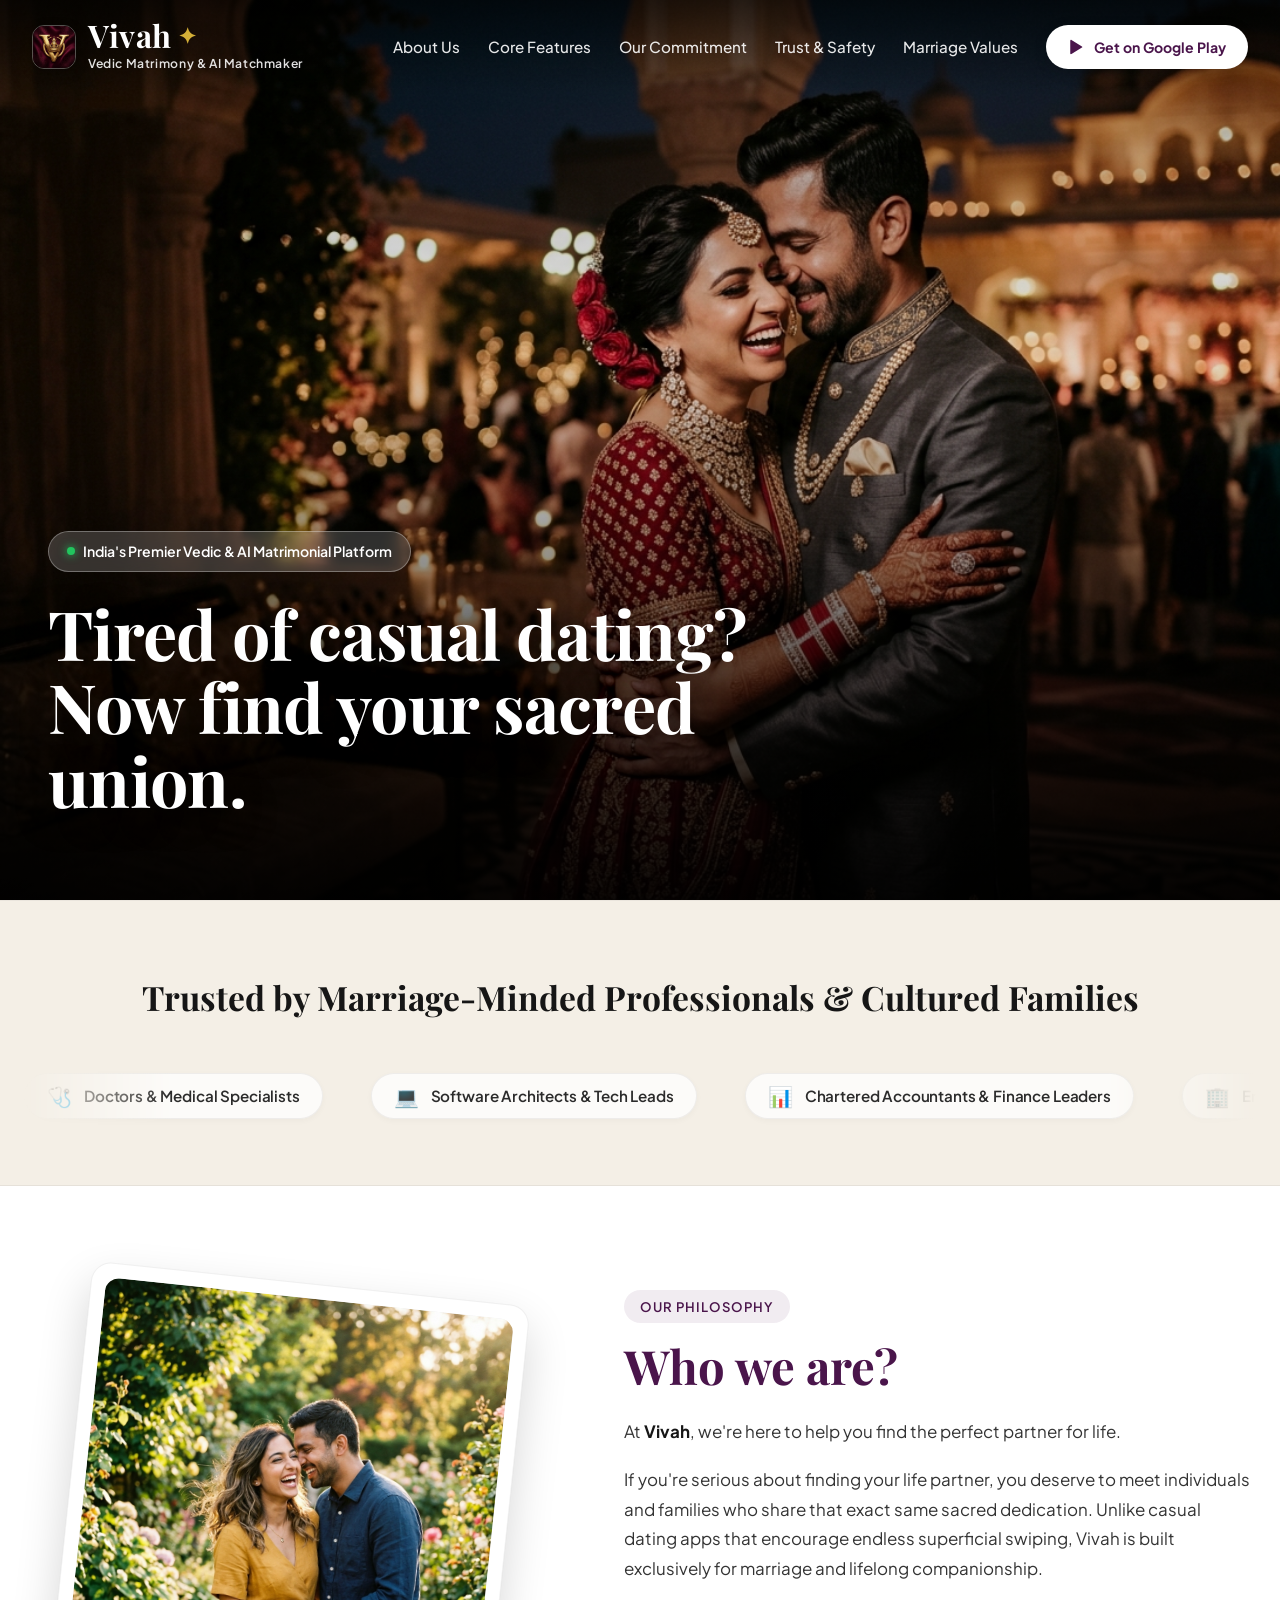
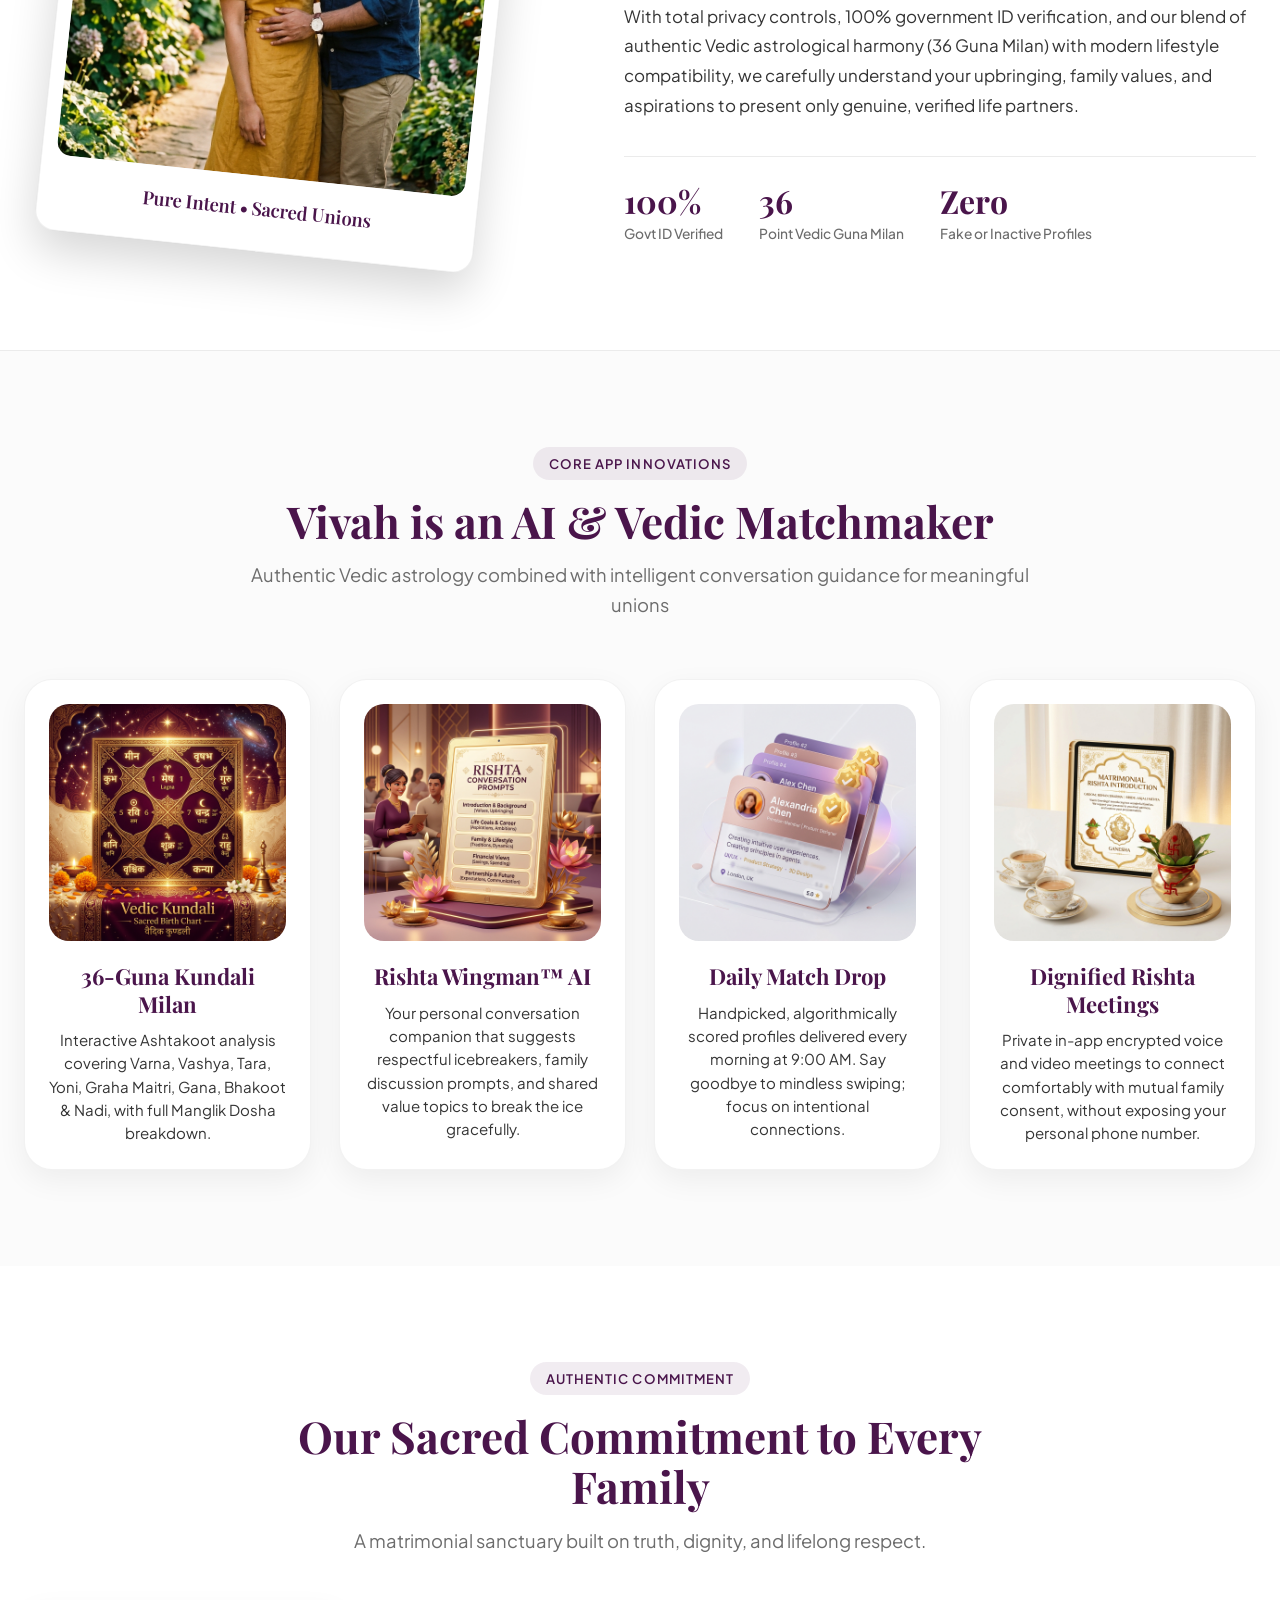
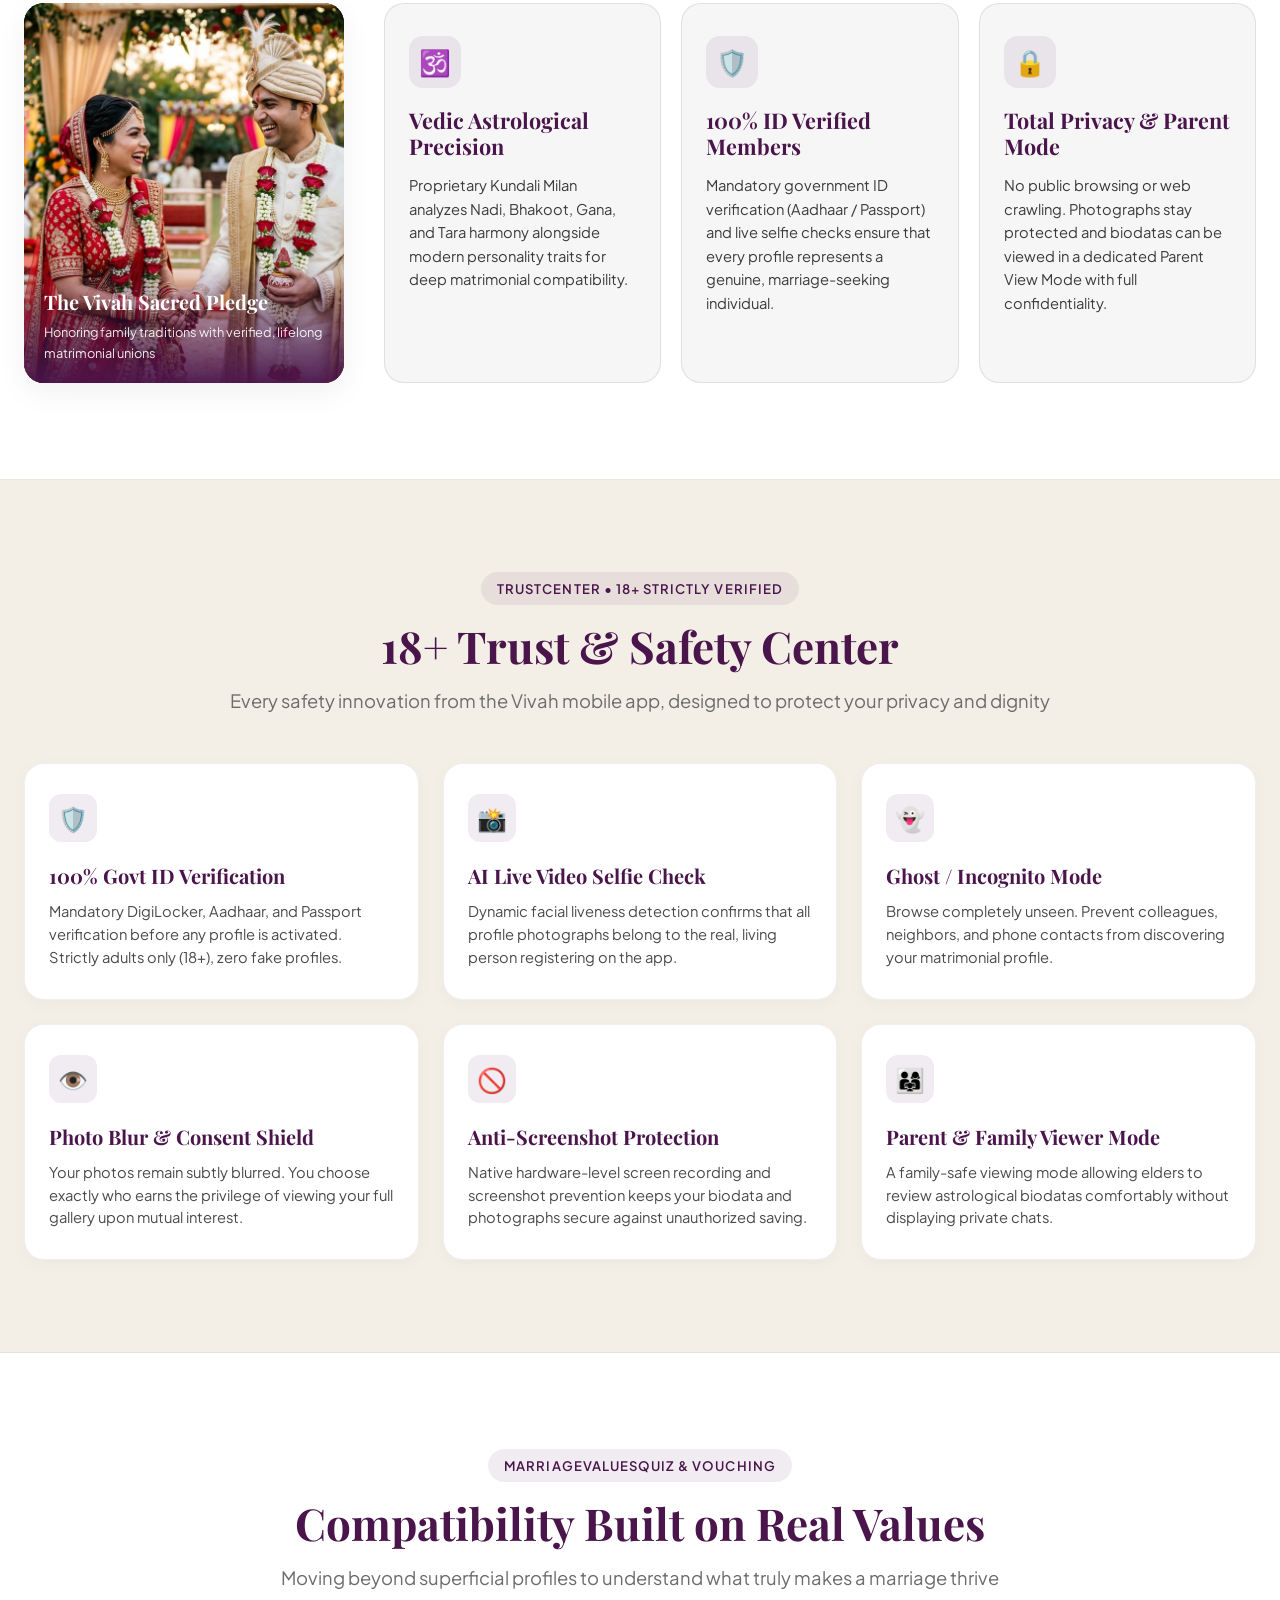
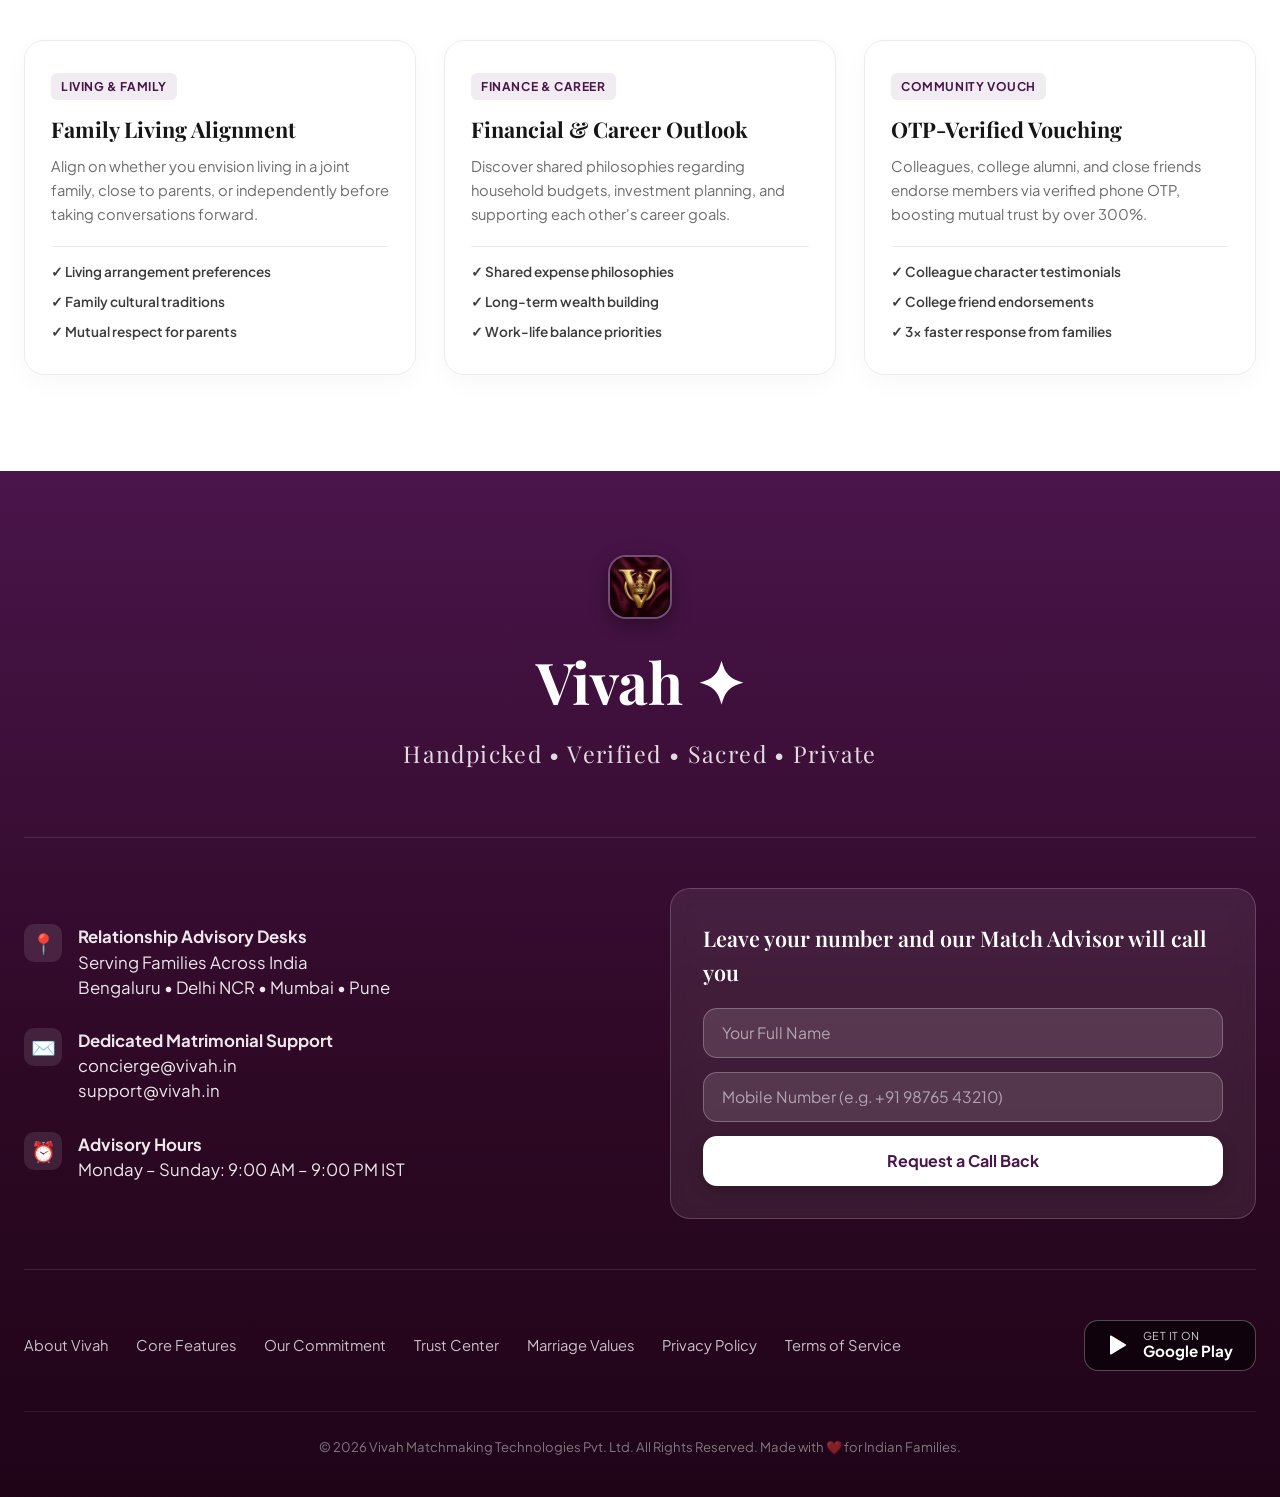
==== commit a121a45e: "fix: replace college marquee with respected professions, set authentic Vedic Kundali and Rishta Wing" ====
--- a/index.html
+++ b/index.html
@@ -45,8 +45,8 @@
       <nav>
         <ul class="nav-menu" id="nav-menu">
           <li><a href="#about-us" class="nav-link">About Us</a></li>
-          <li><a href="#ai-matchmaker" class="nav-link">Features</a></li>
-          <li><a href="#why-vivah" class="nav-link">Why Vivah</a></li>
+          <li><a href="#ai-matchmaker" class="nav-link">Core Features</a></li>
+          <li><a href="#why-vivah" class="nav-link">Our Commitment</a></li>
           <li><a href="#trust-center" class="nav-link">Trust & Safety</a></li>
           <li><a href="#values-quiz" class="nav-link">Marriage Values</a></li>
           <li><a href="#contact-us" class="btn-pill-playstore">
@@ -67,7 +67,7 @@
        ========================================================================= -->
   <section class="hero-section" id="hero">
     <div class="hero-backdrop">
-      <img src="images/hero-bg.jpg" alt="Vivah Couple" class="hero-img" fetchpriority="high" />
+      <img src="images/hero-bg.jpg" alt="Vivah Sacred Union Couple" class="hero-img" fetchpriority="high" />
       <div class="hero-overlay-scrim"></div>
     </div>
 
@@ -87,6 +87,7 @@
 
   <!-- =========================================================================
        PEDIGREE MARQUEE ("Trusted by Marriage-Minded Professionals & Cultured Families")
+       Properly aligned with respected professions and educated backgrounds
        ========================================================================= -->
   <section class="pedigree-section" id="pedigree">
     <div class="container">
@@ -95,131 +96,113 @@
         <div class="marquee-track" id="marquee-track">
           <!-- Item 1 -->
           <div class="institute-pill">
+            <span class="institute-icon">🩺</span>
+            <span class="institute-name">Doctors & Medical Specialists</span>
+          </div>
+          <!-- Item 2 -->
+          <div class="institute-pill">
+            <span class="institute-icon">💻</span>
+            <span class="institute-name">Software Architects & Tech Leads</span>
+          </div>
+          <!-- Item 3 -->
+          <div class="institute-pill">
+            <span class="institute-icon">📊</span>
+            <span class="institute-name">Chartered Accountants & Finance Leaders</span>
+          </div>
+          <!-- Item 4 -->
+          <div class="institute-pill">
+            <span class="institute-icon">🏢</span>
+            <span class="institute-name">Entrepreneurs & Business Families</span>
+          </div>
+          <!-- Item 5 -->
+          <div class="institute-pill">
             <span class="institute-icon">🏛️</span>
-            <span class="institute-name">Harvard University</span>
-          </div>
-          <!-- Item 2 -->
+            <span class="institute-name">Civil Services & Administrative Officers</span>
+          </div>
+          <!-- Item 6 -->
+          <div class="institute-pill">
+            <span class="institute-icon">⚖️</span>
+            <span class="institute-name">Corporate Lawyers & Legal Counsels</span>
+          </div>
+          <!-- Item 7 -->
+          <div class="institute-pill">
+            <span class="institute-icon">🎓</span>
+            <span class="institute-name">IIT, IIM & Top University Alumni</span>
+          </div>
+          <!-- Item 8 -->
+          <div class="institute-pill">
+            <span class="institute-icon">✈️</span>
+            <span class="institute-name">Aviation Professionals & Pilots</span>
+          </div>
+          <!-- Item 9 -->
+          <div class="institute-pill">
+            <span class="institute-icon">📐</span>
+            <span class="institute-name">Architects & Urban Planners</span>
+          </div>
+          <!-- Item 10 -->
           <div class="institute-pill">
             <span class="institute-icon">🔬</span>
-            <span class="institute-name">Massachusetts Institute of Technology</span>
-          </div>
-          <!-- Item 3 -->
-          <div class="institute-pill">
-            <span class="institute-icon">🌲</span>
-            <span class="institute-name">Stanford University</span>
-          </div>
-          <!-- Item 4 -->
+            <span class="institute-name">Research Scientists & Academicians</span>
+          </div>
+          <!-- Item 11 -->
+          <div class="institute-pill">
+            <span class="institute-icon">🌿</span>
+            <span class="institute-name">Cultured Traditional Families</span>
+          </div>
+          <!-- Item 12 -->
+          <div class="institute-pill">
+            <span class="institute-icon">🌍</span>
+            <span class="institute-name">Global NRI Indian Professionals</span>
+          </div>
+
+          <!-- Duplicate for seamless infinite loop -->
+          <div class="institute-pill">
+            <span class="institute-icon">🩺</span>
+            <span class="institute-name">Doctors & Medical Specialists</span>
+          </div>
+          <div class="institute-pill">
+            <span class="institute-icon">💻</span>
+            <span class="institute-name">Software Architects & Tech Leads</span>
+          </div>
+          <div class="institute-pill">
+            <span class="institute-icon">📊</span>
+            <span class="institute-name">Chartered Accountants & Finance Leaders</span>
+          </div>
+          <div class="institute-pill">
+            <span class="institute-icon">🏢</span>
+            <span class="institute-name">Entrepreneurs & Business Families</span>
+          </div>
+          <div class="institute-pill">
+            <span class="institute-icon">🏛️</span>
+            <span class="institute-name">Civil Services & Administrative Officers</span>
+          </div>
+          <div class="institute-pill">
+            <span class="institute-icon">⚖️</span>
+            <span class="institute-name">Corporate Lawyers & Legal Counsels</span>
+          </div>
           <div class="institute-pill">
             <span class="institute-icon">🎓</span>
-            <span class="institute-name">IIT Bombay</span>
-          </div>
-          <!-- Item 5 -->
-          <div class="institute-pill">
-            <span class="institute-icon">⚡</span>
-            <span class="institute-name">IIT Delhi</span>
-          </div>
-          <!-- Item 6 -->
-          <div class="institute-pill">
-            <span class="institute-icon">📈</span>
-            <span class="institute-name">IIM Ahmedabad</span>
-          </div>
-          <!-- Item 7 -->
-          <div class="institute-pill">
-            <span class="institute-icon">💼</span>
-            <span class="institute-name">IIM Bangalore</span>
-          </div>
-          <!-- Item 8 -->
-          <div class="institute-pill">
-            <span class="institute-icon">🩺</span>
-            <span class="institute-name">AIIMS New Delhi</span>
-          </div>
-          <!-- Item 9 -->
-          <div class="institute-pill">
-            <span class="institute-icon">🏛️</span>
-            <span class="institute-name">University of Cambridge</span>
-          </div>
-          <!-- Item 10 -->
-          <div class="institute-pill">
-            <span class="institute-icon">🌟</span>
-            <span class="institute-name">Indian School of Business (ISB)</span>
-          </div>
-          <!-- Item 11 -->
+            <span class="institute-name">IIT, IIM & Top University Alumni</span>
+          </div>
+          <div class="institute-pill">
+            <span class="institute-icon">✈️</span>
+            <span class="institute-name">Aviation Professionals & Pilots</span>
+          </div>
+          <div class="institute-pill">
+            <span class="institute-icon">📐</span>
+            <span class="institute-name">Architects & Urban Planners</span>
+          </div>
           <div class="institute-pill">
             <span class="institute-icon">🔬</span>
-            <span class="institute-name">Indian Institute of Science (IISc)</span>
-          </div>
-          <!-- Item 12 -->
-          <div class="institute-pill">
-            <span class="institute-icon">💡</span>
-            <span class="institute-name">BITS Pilani</span>
-          </div>
-          <!-- Item 13 -->
-          <div class="institute-pill">
-            <span class="institute-icon">🚀</span>
-            <span class="institute-name">IIT Kanpur</span>
-          </div>
-          <!-- Item 14 -->
-          <div class="institute-pill">
-            <span class="institute-icon">📊</span>
-            <span class="institute-name">IIM Calcutta</span>
-          </div>
-
-          <!-- Duplicate for seamless infinite loop -->
-          <div class="institute-pill">
-            <span class="institute-icon">🏛️</span>
-            <span class="institute-name">Harvard University</span>
-          </div>
-          <div class="institute-pill">
-            <span class="institute-icon">🔬</span>
-            <span class="institute-name">Massachusetts Institute of Technology</span>
-          </div>
-          <div class="institute-pill">
-            <span class="institute-icon">🌲</span>
-            <span class="institute-name">Stanford University</span>
-          </div>
-          <div class="institute-pill">
-            <span class="institute-icon">🎓</span>
-            <span class="institute-name">IIT Bombay</span>
-          </div>
-          <div class="institute-pill">
-            <span class="institute-icon">⚡</span>
-            <span class="institute-name">IIT Delhi</span>
-          </div>
-          <div class="institute-pill">
-            <span class="institute-icon">📈</span>
-            <span class="institute-name">IIM Ahmedabad</span>
-          </div>
-          <div class="institute-pill">
-            <span class="institute-icon">💼</span>
-            <span class="institute-name">IIM Bangalore</span>
-          </div>
-          <div class="institute-pill">
-            <span class="institute-icon">🩺</span>
-            <span class="institute-name">AIIMS New Delhi</span>
-          </div>
-          <div class="institute-pill">
-            <span class="institute-icon">🏛️</span>
-            <span class="institute-name">University of Cambridge</span>
-          </div>
-          <div class="institute-pill">
-            <span class="institute-icon">🌟</span>
-            <span class="institute-name">Indian School of Business (ISB)</span>
-          </div>
-          <div class="institute-pill">
-            <span class="institute-icon">🔬</span>
-            <span class="institute-name">Indian Institute of Science (IISc)</span>
-          </div>
-          <div class="institute-pill">
-            <span class="institute-icon">💡</span>
-            <span class="institute-name">BITS Pilani</span>
-          </div>
-          <div class="institute-pill">
-            <span class="institute-icon">🚀</span>
-            <span class="institute-name">IIT Kanpur</span>
-          </div>
-          <div class="institute-pill">
-            <span class="institute-icon">📊</span>
-            <span class="institute-name">IIM Calcutta</span>
+            <span class="institute-name">Research Scientists & Academicians</span>
+          </div>
+          <div class="institute-pill">
+            <span class="institute-icon">🌿</span>
+            <span class="institute-name">Cultured Traditional Families</span>
+          </div>
+          <div class="institute-pill">
+            <span class="institute-icon">🌍</span>
+            <span class="institute-name">Global NRI Indian Professionals</span>
           </div>
         </div>
       </div>
@@ -278,36 +261,36 @@
   </section>
 
   <!-- =========================================================================
-       VIVAH CORE APP CAPABILITIES (Updated as per actual vivah app code)
+       VIVAH CORE APP CAPABILITIES (Proper Names & Authentic Images)
        ========================================================================= -->
   <section class="ai-matchmaker-section" id="ai-matchmaker">
     <div class="container">
       <div class="section-head-center">
         <span class="section-tag">Core App Innovations</span>
         <h2 class="serif-title section-headline">Vivah is an AI & Vedic Matchmaker</h2>
-        <p class="section-subhead">Designed from the ground up for intentional marriages, deep compatibility, and family trust</p>
+        <p class="section-subhead">Authentic Vedic astrology combined with intelligent conversation guidance for meaningful unions</p>
       </div>
 
       <div class="ai-features-grid">
-        <!-- Pillar 1: 36-Guna Ashtakoot Kundali Milan -->
+        <!-- Pillar 1: 36-Guna Ashtakoot Kundali Milan with proper Vedic chart image -->
         <div class="ai-feature-card">
           <div class="feature-visual-box">
-            <img src="images/feature-match-advisor.jpg" alt="36-Guna Kundali Milan" loading="lazy" />
+            <img src="images/feature-kundali.jpg" alt="Vedic Kundali Birth Chart" loading="lazy" />
           </div>
           <h3 class="feature-card-title">36-Guna Kundali Milan</h3>
-          <p class="feature-card-desc">Interactive Ashtakoot compatibility covering Varna, Vashya, Tara, Yoni, Graha Maitri, Gana, Bhakoot & Nadi, plus Manglik Dosha analysis.</p>
-        </div>
-
-        <!-- Pillar 2: Rishta Wingman AI -->
+          <p class="feature-card-desc">Interactive Ashtakoot analysis covering Varna, Vashya, Tara, Yoni, Graha Maitri, Gana, Bhakoot & Nadi, with full Manglik Dosha breakdown.</p>
+        </div>
+
+        <!-- Pillar 2: Rishta Wingman™ • AI Conversation Coach with proper conversation prompt image -->
         <div class="ai-feature-card">
           <div class="feature-visual-box">
-            <img src="images/feature-ai-talk.jpg" alt="Rishta Wingman AI" loading="lazy" />
-          </div>
-          <h3 class="feature-card-title">Rishta Wingman AI</h3>
-          <p class="feature-card-desc">Your intelligent matrimonial coach that generates meaningful conversation starters, family discussion prompts, and respectful icebreakers.</p>
-        </div>
-
-        <!-- Pillar 3: Daily Match Drop -->
+            <img src="images/feature-wingman.jpg" alt="Rishta Wingman AI Guide" loading="lazy" />
+          </div>
+          <h3 class="feature-card-title">Rishta Wingman™ AI</h3>
+          <p class="feature-card-desc">Your personal conversation companion that suggests respectful icebreakers, family discussion prompts, and shared value topics to break the ice gracefully.</p>
+        </div>
+
+        <!-- Pillar 3: Daily Match Drop with curated profiles image -->
         <div class="ai-feature-card">
           <div class="feature-visual-box">
             <img src="images/feature-curated.jpg" alt="Daily Match Drop" loading="lazy" />
@@ -316,20 +299,20 @@
           <p class="feature-card-desc">Handpicked, algorithmically scored profiles delivered every morning at 9:00 AM. Say goodbye to mindless swiping; focus on intentional connections.</p>
         </div>
 
-        <!-- Pillar 4: Dignified Rishta Meetings -->
+        <!-- Pillar 4: Dignified Rishta Meetings with traditional Kalash and tea cups image -->
         <div class="ai-feature-card">
           <div class="feature-visual-box">
             <img src="images/feature-setup-date.jpg" alt="Dignified Rishta Meetings" loading="lazy" />
           </div>
           <h3 class="feature-card-title">Dignified Rishta Meetings</h3>
-          <p class="feature-card-desc">Private in-app encrypted voice and video meetings to connect comfortably without exposing your personal phone number to strangers.</p>
-        </div>
-      </div>
-    </div>
-  </section>
-
-  <!-- =========================================================================
-       "OUR SACRED COMMITMENT" SECTION
+          <p class="feature-card-desc">Private in-app encrypted voice and video meetings to connect comfortably with mutual family consent, without exposing your personal phone number.</p>
+        </div>
+      </div>
+    </div>
+  </section>
+
+  <!-- =========================================================================
+       "OUR SACRED COMMITMENT" SECTION (Proper Charter & Real Wedding Ceremony Image)
        ========================================================================= -->
   <section class="trust-section" id="why-vivah">
     <div class="container">
@@ -340,12 +323,12 @@
       </div>
 
       <div class="trust-wrapper">
-        <!-- Left: Leadership & Mission Card -->
+        <!-- Left: Authentic Saptapadi Wedding Mandap Image -->
         <div class="trust-portrait-card">
-          <img src="images/founders-showcase.jpg" alt="Leadership & Trust" loading="lazy" />
+          <img src="images/success-couple-1.jpg" alt="Sacred Indian Wedding Ceremony" loading="lazy" />
           <div class="portrait-badge-overlay">
-            <div class="portrait-badge-title">Built with Pure Intent</div>
-            <div class="portrait-badge-sub">Protecting family dignity with verified, authentic matrimonial unions</div>
+            <div class="portrait-badge-title">The Vivah Sacred Pledge</div>
+            <div class="portrait-badge-sub">Honoring family traditions with verified, lifelong matrimonial unions</div>
           </div>
         </div>
 
@@ -383,12 +366,12 @@
   </section>
 
   <!-- =========================================================================
-       18+ TRUST & SAFETY CENTER (Replaces Investors & Mentors Section as per App Code)
+       18+ TRUST & SAFETY CENTER (From Vivah TrustCenterModal.tsx)
        ========================================================================= -->
   <section class="trust-center-section" id="trust-center">
     <div class="container">
       <div class="section-head-center" style="margin-bottom: 24px;">
-        <span class="section-tag">TrustCenterModal • 18+ Strictly Verified</span>
+        <span class="section-tag">TrustCenter • 18+ Strictly Verified</span>
         <h2 class="serif-title section-headline">18+ Trust & Safety Center</h2>
         <p class="section-subhead">Every safety innovation from the Vivah mobile app, designed to protect your privacy and dignity</p>
       </div>
@@ -440,7 +423,7 @@
   </section>
 
   <!-- =========================================================================
-       MARRIAGE VALUES & COMPATIBILITY (Replaces Media Section as per App Code)
+       MARRIAGE VALUES & COMPATIBILITY (From MarriageValuesQuizModal.tsx & VouchModal.tsx)
        ========================================================================= -->
   <section class="values-section" id="values-quiz">
     <div class="container">
@@ -554,7 +537,7 @@
         <ul class="footer-links-list">
           <li><a href="#about-us">About Vivah</a></li>
           <li><a href="#ai-matchmaker">Core Features</a></li>
-          <li><a href="#why-vivah">Trust & Security</a></li>
+          <li><a href="#why-vivah">Our Commitment</a></li>
           <li><a href="#trust-center">Trust Center</a></li>
           <li><a href="#values-quiz">Marriage Values</a></li>
           <li><a href="#">Privacy Policy</a></li>
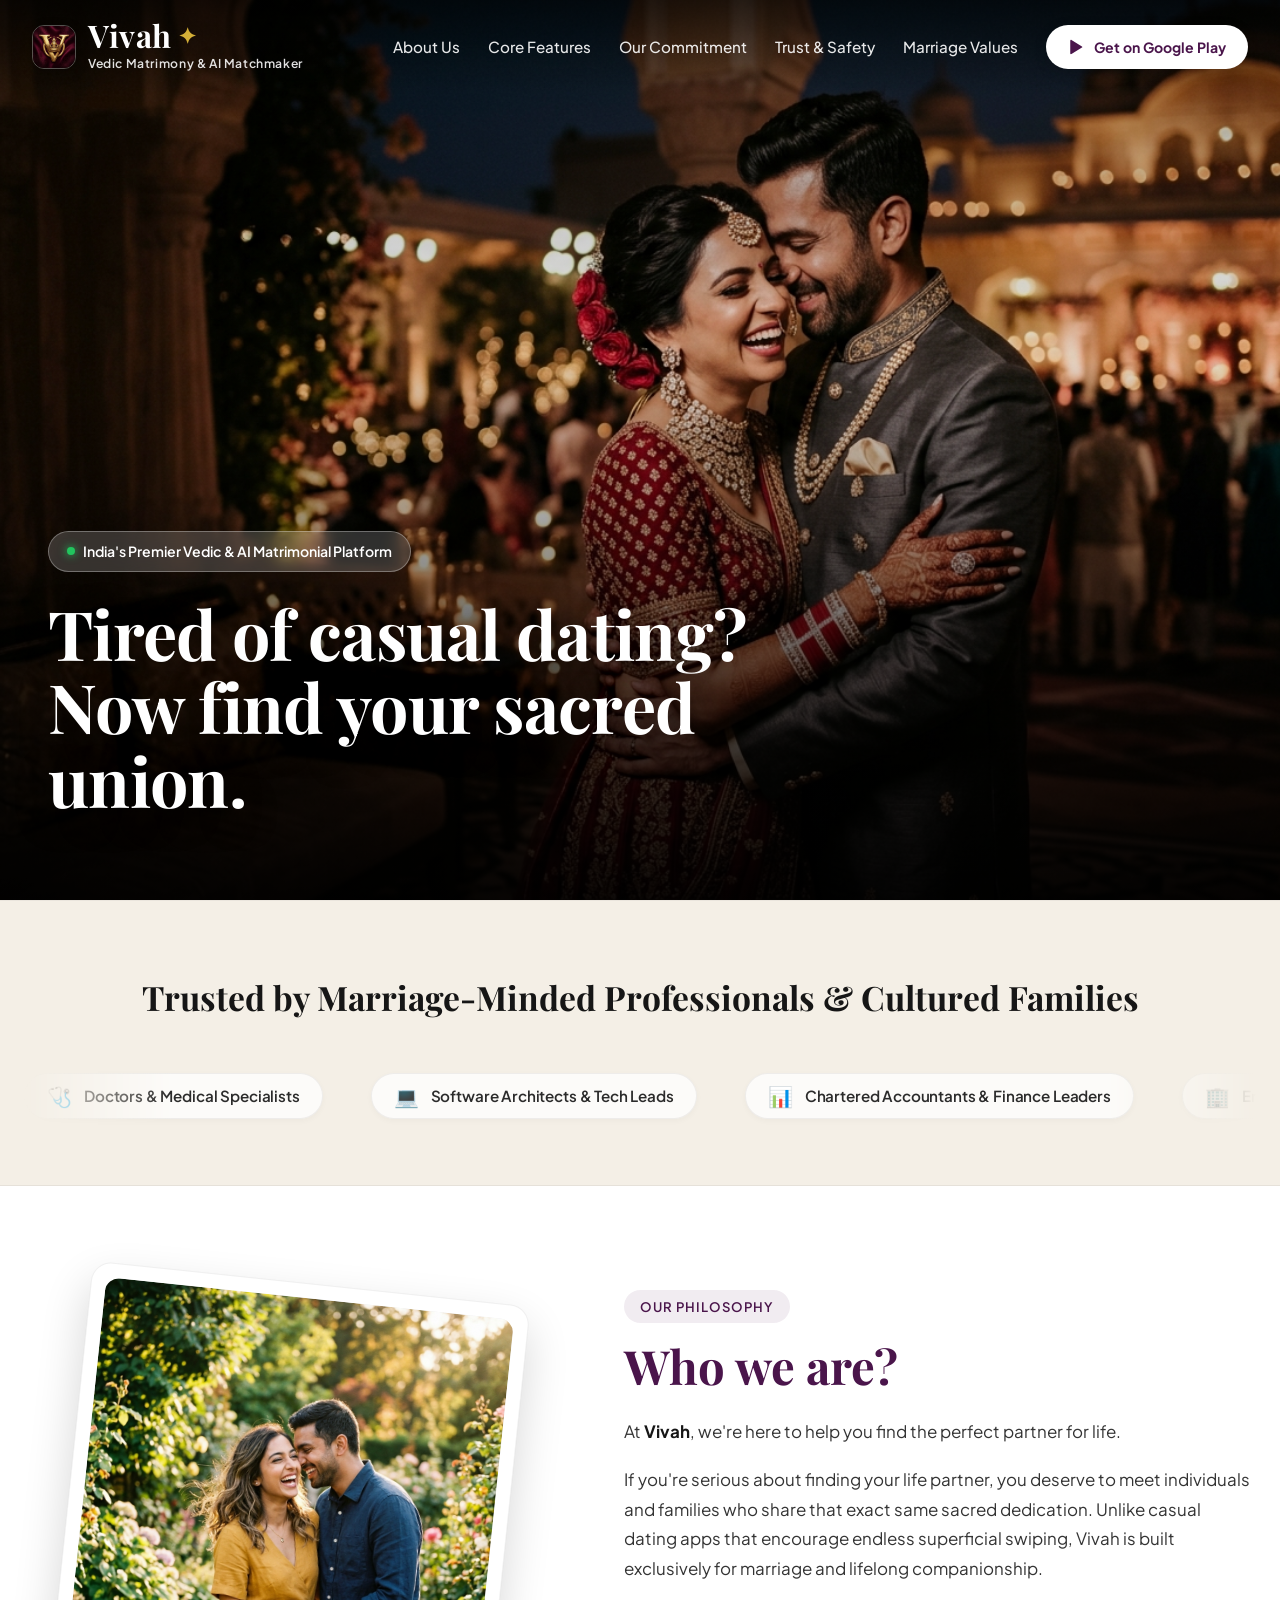
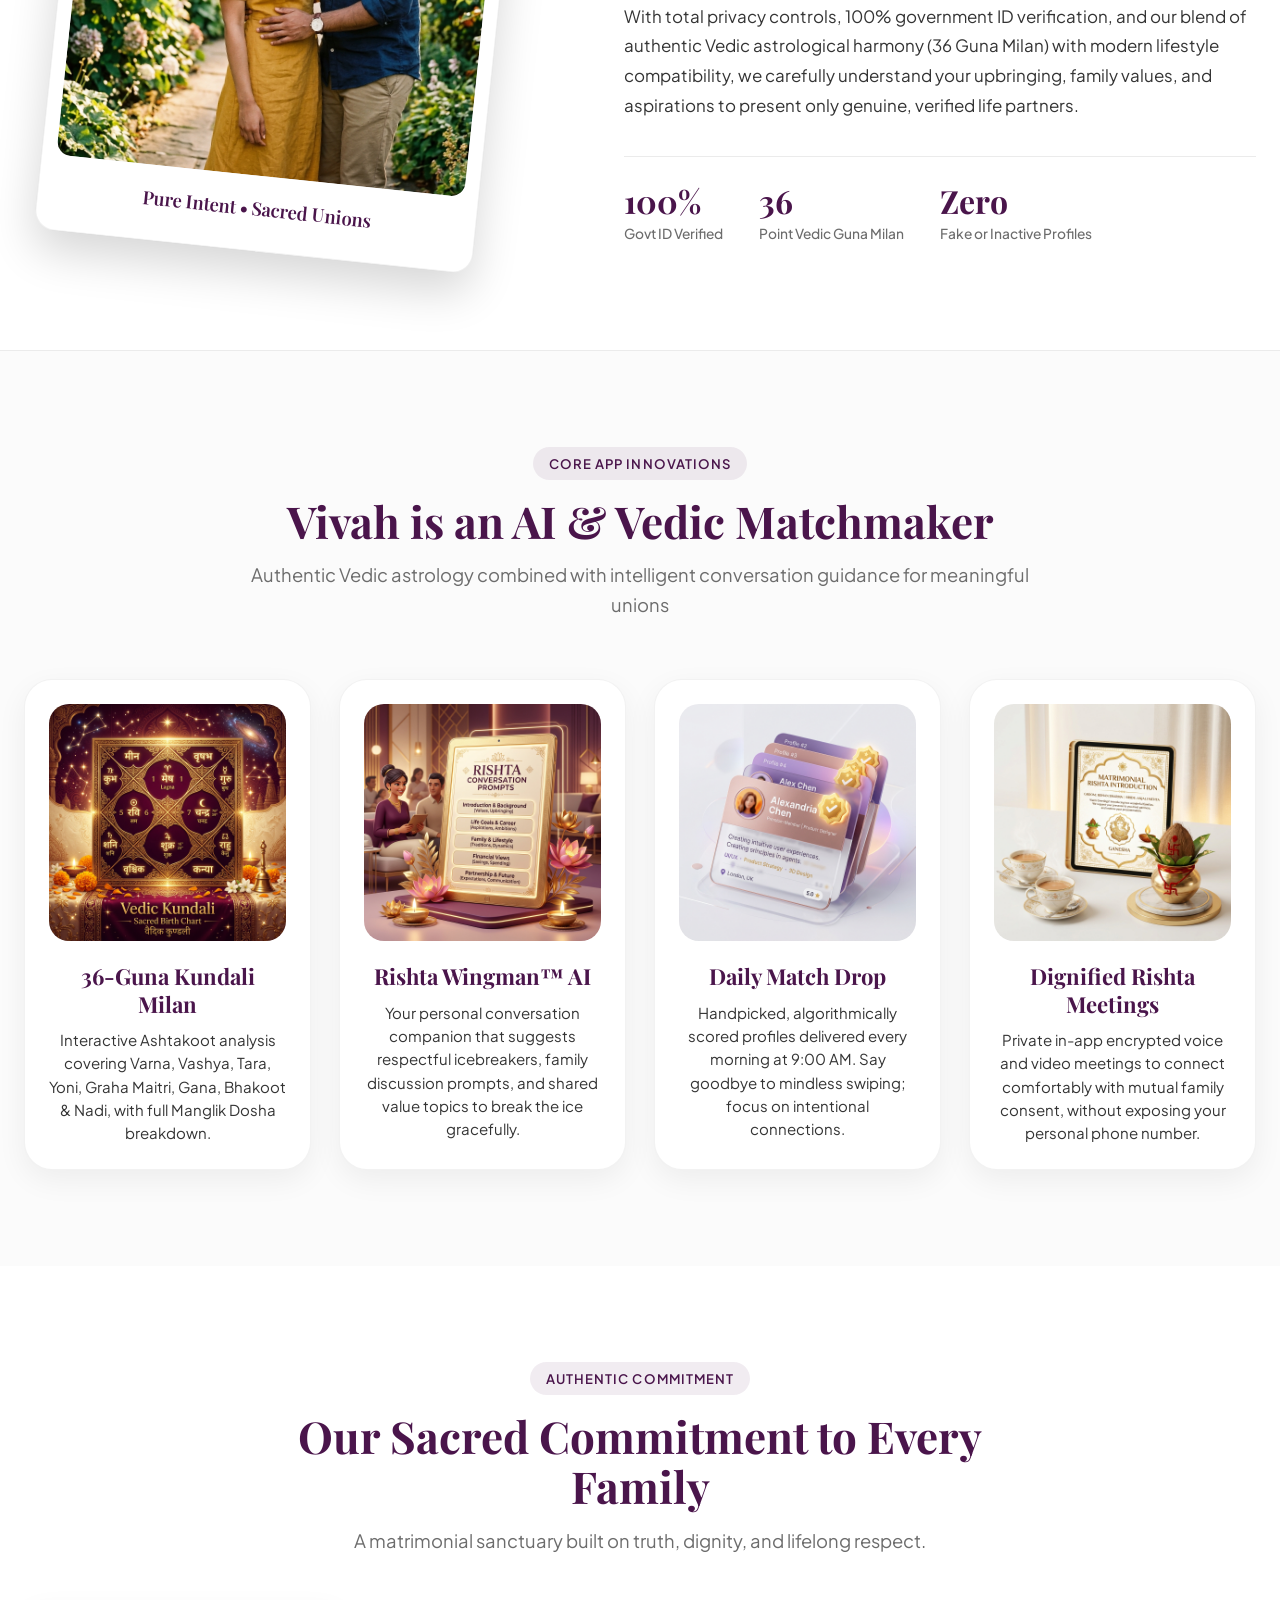
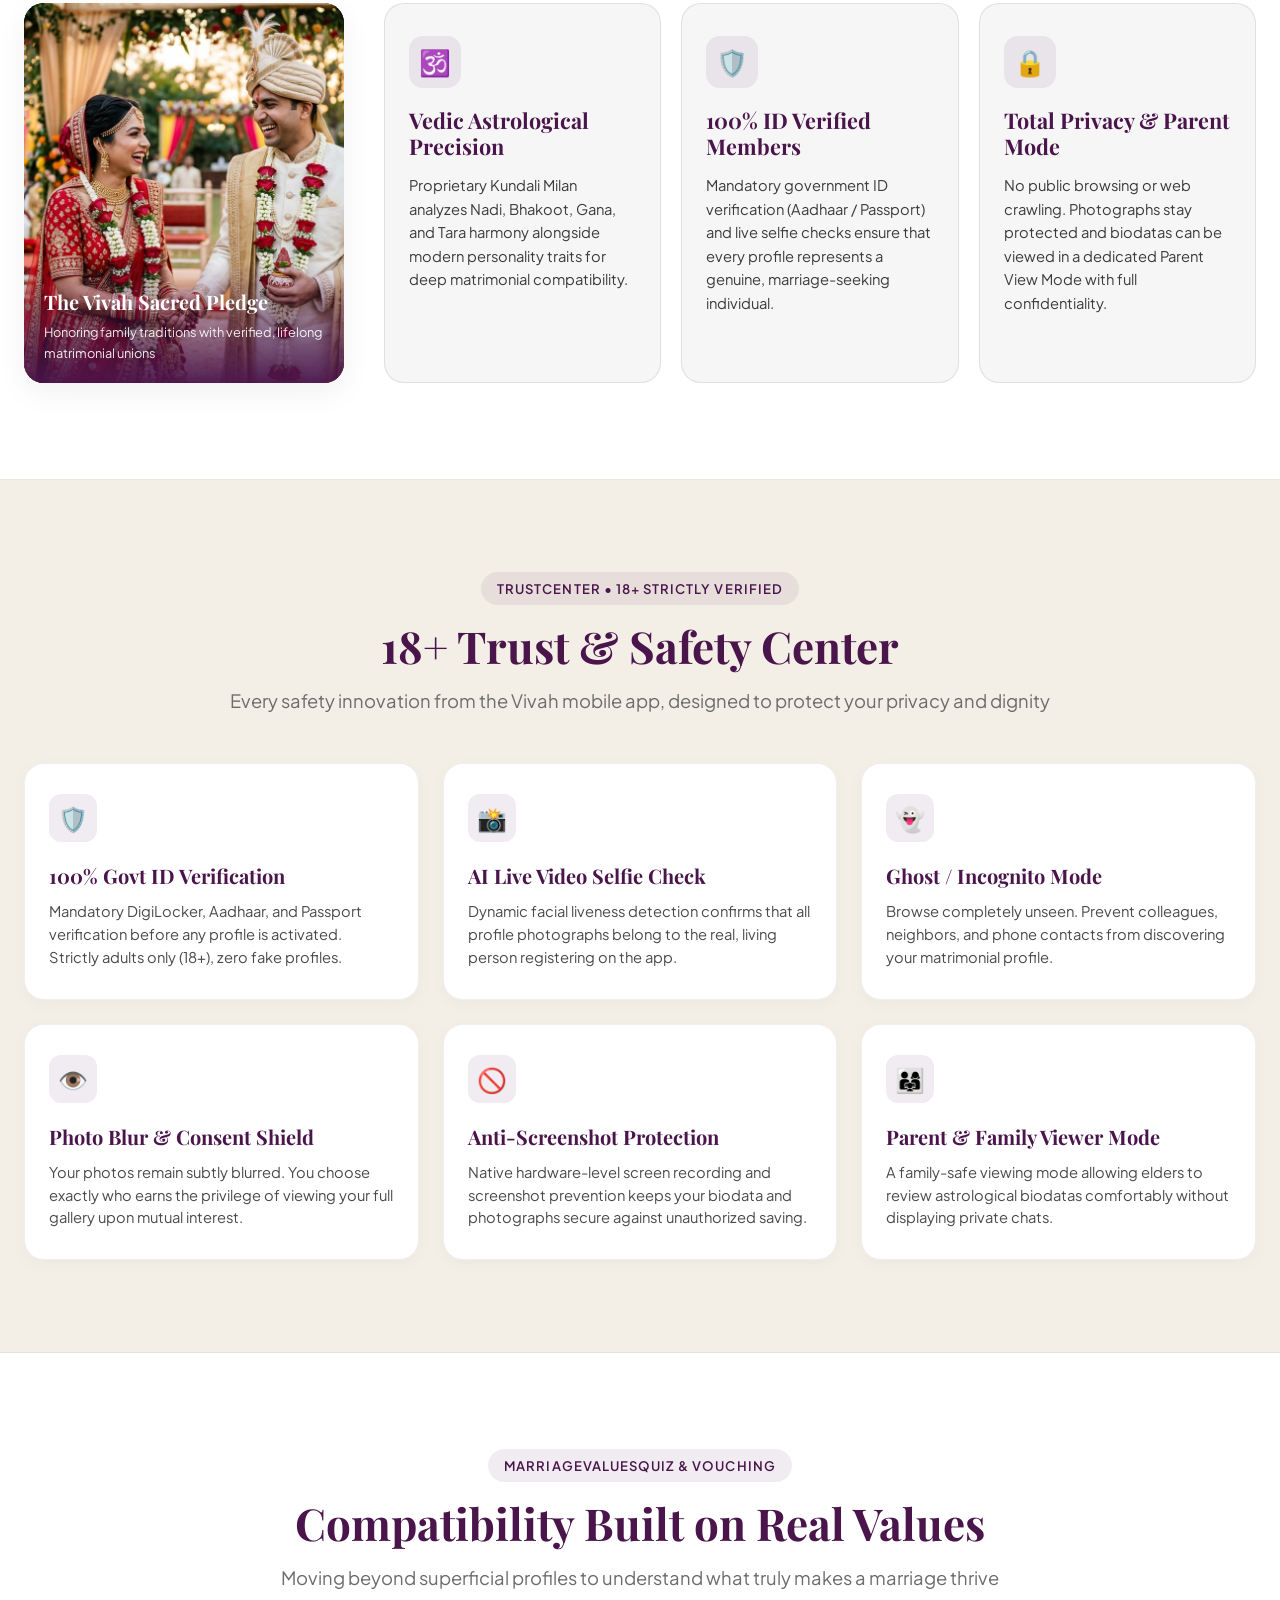
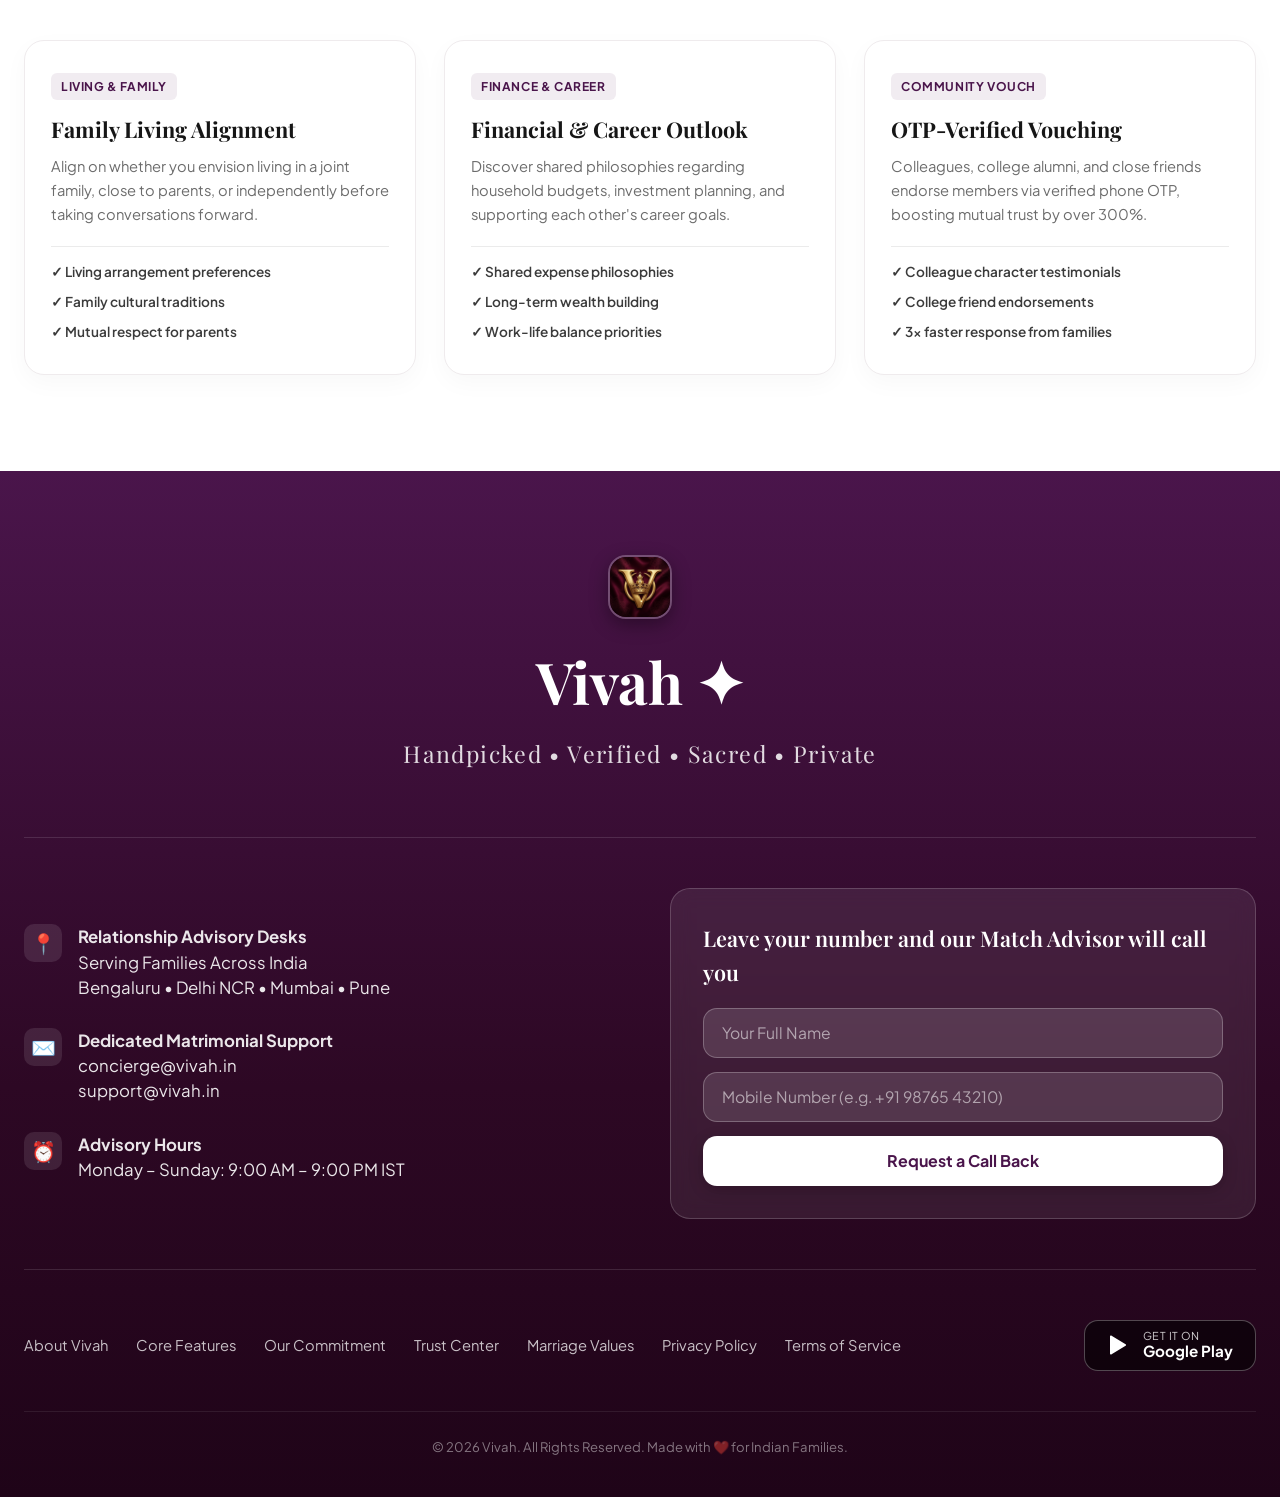
==== commit c56db30f: "fix: update copyright notice to 'Vivah' removing Pvt. Ltd. and entity suffixes" ====
--- a/index.html
+++ b/index.html
@@ -540,8 +540,8 @@
           <li><a href="#why-vivah">Our Commitment</a></li>
           <li><a href="#trust-center">Trust Center</a></li>
           <li><a href="#values-quiz">Marriage Values</a></li>
-          <li><a href="#">Privacy Policy</a></li>
-          <li><a href="#">Terms of Service</a></li>
+          <li><a href="pages/privacy-policy.html">Privacy Policy</a></li>
+          <li><a href="pages/terms-of-service.html">Terms of Service</a></li>
         </ul>
 
         <!-- ONLY Google Play Store Button (Phase 1 Target) -->
@@ -557,7 +557,7 @@
       </div>
 
       <div class="footer-legal-copy">
-        © 2026 Vivah Matchmaking Technologies Pvt. Ltd. All Rights Reserved. Made with ❤️ for Indian Families.
+        © 2026 Vivah. All Rights Reserved. Made with ❤️ for Indian Families.
       </div>
     </div>
   </footer>
--- a/css/style.css
+++ b/css/style.css
@@ -1209,3 +1209,122 @@
     padding: 0 20px;
   }
 }
+
+/* ==========================================================================
+   LEGAL PAGES (Privacy Policy & Terms of Service)
+   ========================================================================== */
+.legal-hero {
+  background: linear-gradient(180deg, var(--color-vistara-dark) 0%, var(--color-vistara) 100%);
+  color: var(--color-white);
+  padding: 130px 0 60px;
+  text-align: center;
+}
+
+.legal-hero-tag {
+  display: inline-block;
+  font-size: 0.82rem;
+  font-weight: 700;
+  letter-spacing: 0.08em;
+  text-transform: uppercase;
+  color: var(--color-gold);
+  background: rgba(255, 255, 255, 0.1);
+  padding: 6px 18px;
+  border-radius: var(--radius-full);
+  margin-bottom: 16px;
+  border: 1px solid rgba(255, 255, 255, 0.15);
+}
+
+.legal-hero-title {
+  font-family: var(--font-serif);
+  font-size: clamp(2.2rem, 4vw, 3.4rem);
+  font-weight: 700;
+  margin-bottom: 12px;
+}
+
+.legal-hero-date {
+  font-size: 0.95rem;
+  opacity: 0.85;
+}
+
+.legal-wrapper {
+  max-width: 960px;
+  margin: -30px auto 90px;
+  background: #ffffff;
+  border-radius: var(--radius-xl);
+  box-shadow: 0 16px 45px rgba(0, 0, 0, 0.08);
+  border: 1px solid #eae5e7;
+  padding: 56px 64px;
+  position: relative;
+  z-index: 10;
+}
+
+.legal-section {
+  margin-bottom: 40px;
+  padding-bottom: 36px;
+  border-bottom: 1px solid #f0ecf0;
+}
+
+.legal-section:last-child {
+  border-bottom: none;
+  margin-bottom: 0;
+  padding-bottom: 0;
+}
+
+.legal-section h2 {
+  font-family: var(--font-serif);
+  font-size: 1.6rem;
+  color: var(--color-vistara);
+  font-weight: 700;
+  margin-bottom: 16px;
+  display: flex;
+  align-items: center;
+  gap: 12px;
+}
+
+.legal-section p {
+  font-size: 1.02rem;
+  color: #3b3b3b;
+  line-height: 1.75;
+  margin-bottom: 14px;
+}
+
+.legal-section ul {
+  margin: 14px 0 18px 24px;
+  color: #444;
+  line-height: 1.75;
+}
+
+.legal-section li {
+  margin-bottom: 8px;
+}
+
+.legal-callout-box {
+  background: var(--color-dull-yellow);
+  border-left: 4px solid var(--color-vistara);
+  border-radius: var(--radius-sm);
+  padding: 18px 22px;
+  margin: 20px 0;
+  font-size: 0.96rem;
+  color: #2e2e2e;
+}
+
+.back-home-link {
+  display: inline-flex;
+  align-items: center;
+  gap: 8px;
+  color: var(--color-vistara);
+  font-weight: 700;
+  margin-bottom: 24px;
+  font-size: 0.95rem;
+}
+
+.back-home-link:hover {
+  text-decoration: underline;
+}
+
+@media (max-width: 768px) {
+  .legal-wrapper {
+    padding: 32px 20px;
+    margin: -20px 16px 60px;
+  }
+}
